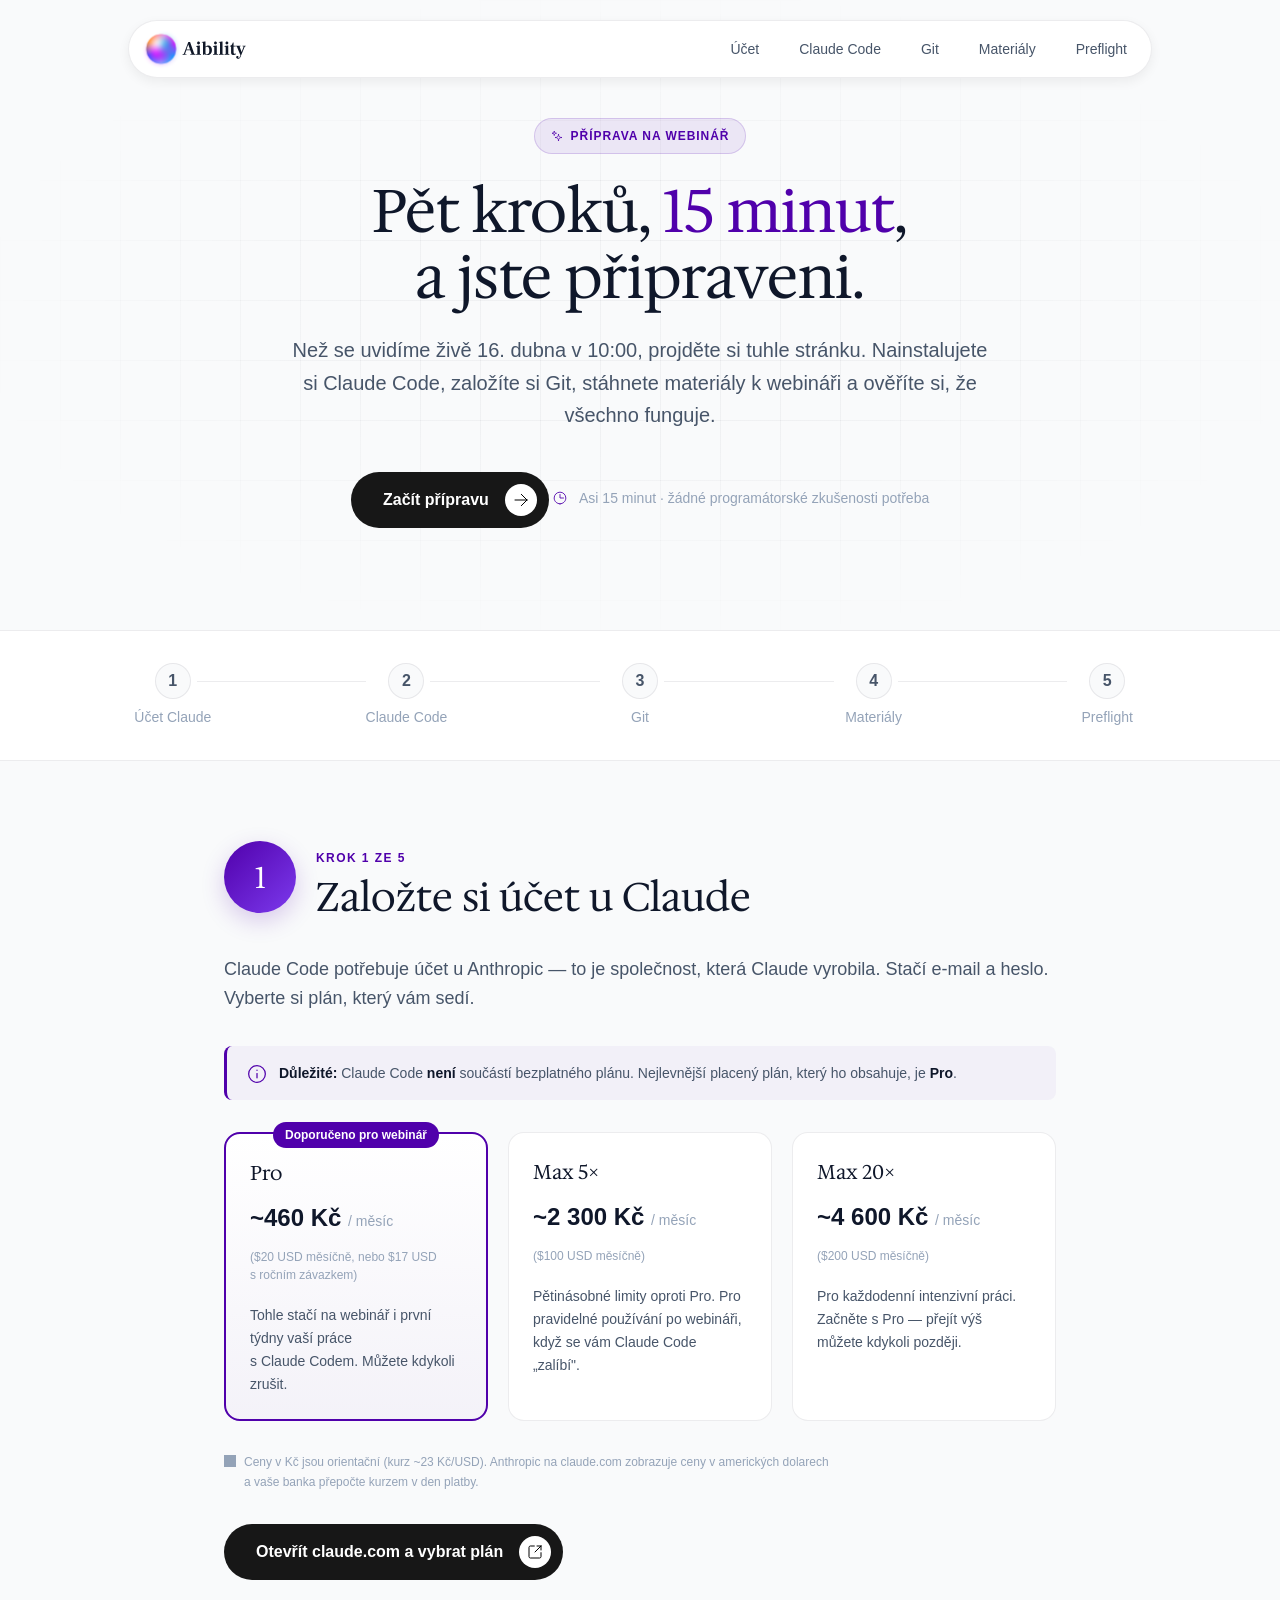
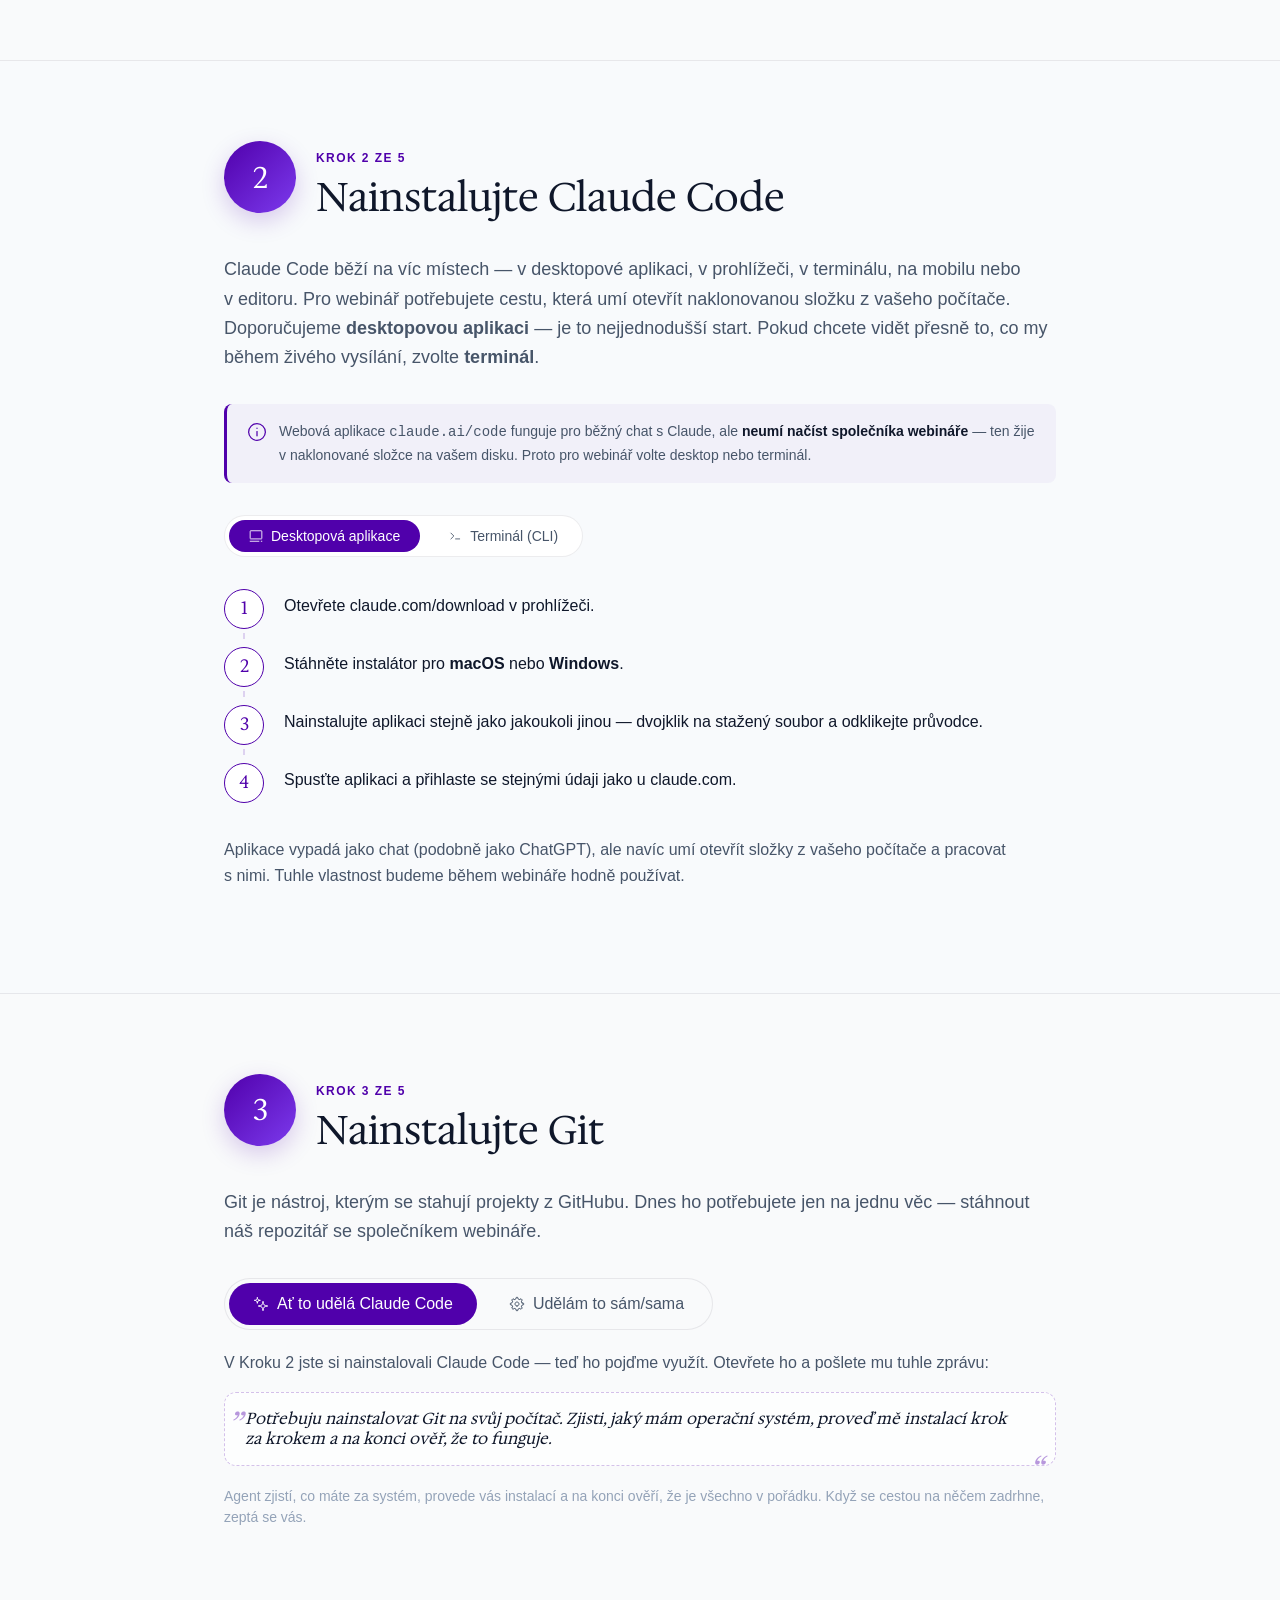
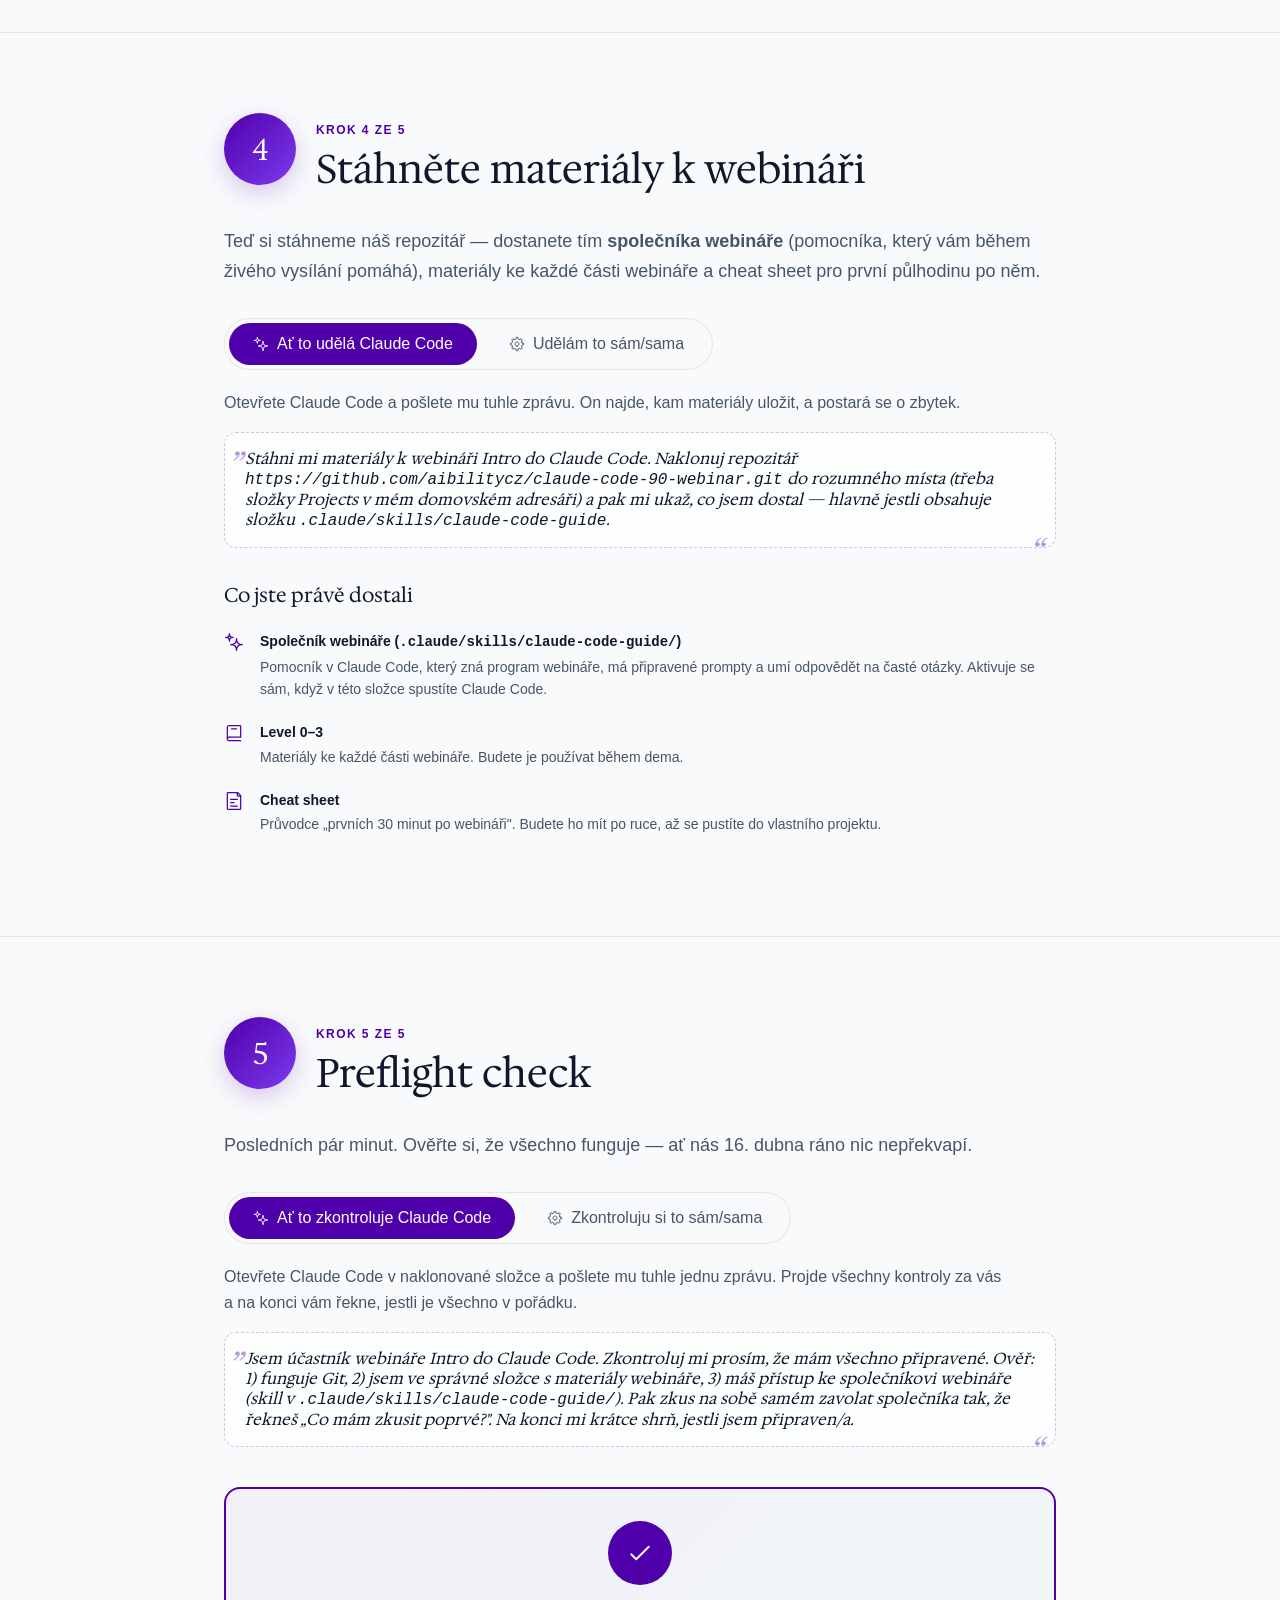
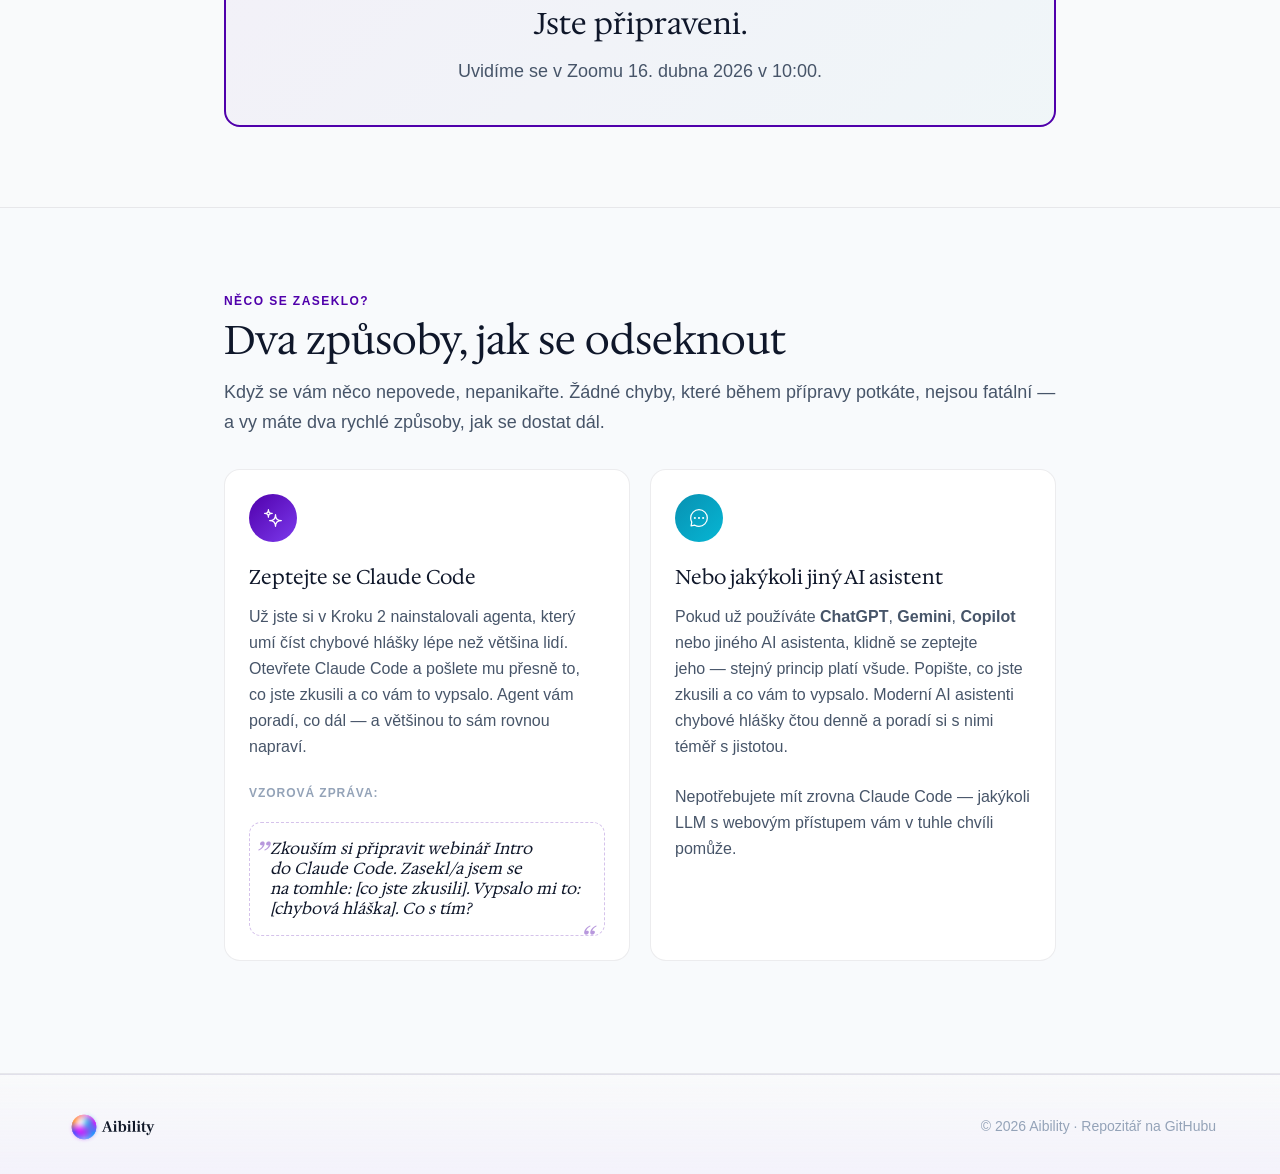
==== site/index.html @ 901c71df "fix(site): drop "Zoom link pošleme e-mailem" line We don't make that promise operationally. Keep the" ====
<!DOCTYPE html>
<html lang="cs">
<head>
    <meta charset="UTF-8">
    <meta name="viewport" content="width=device-width, initial-scale=1.0">

    <title>Příprava na webinář — Intro do Claude Code | Aibility</title>
    <meta name="description" content="Pět kroků, asi 15 minut. Připravte si Claude Code, Git a stáhněte si materiály k webináři Intro do Claude Code od Aibility.">
    <meta name="robots" content="noindex, nofollow">

    <link rel="preload" href="assets/css/styles.css" as="style">
    <link rel="preload" href="assets/css/iconoir.css" as="style">
    <link rel="preconnect" href="https://fonts.googleapis.com">
    <link rel="preconnect" href="https://fonts.gstatic.com" crossorigin>

    <link rel="icon" type="image/png" href="favicon.png" sizes="32x32">
    <link rel="apple-touch-icon" href="apple-touch-icon.png">
    <meta name="theme-color" content="#0B1221">

    <meta property="og:type" content="website">
    <meta property="og:title" content="Příprava na webinář — Intro do Claude Code">
    <meta property="og:description" content="Pět kroků, asi 15 minut. Připravte si všechno před živým webinářem.">
    <meta property="og:site_name" content="Aibility">
    <meta property="og:locale" content="cs_CZ">

    <link href="https://fonts.googleapis.com/css2?family=Google+Sans+Flex:wght@400;500;600;700;800&family=Hedvig+Letters+Serif:opsz@12..24&display=swap" rel="stylesheet" media="print" onload="this.media='all'">
    <noscript>
        <link href="https://fonts.googleapis.com/css2?family=Google+Sans+Flex:wght@400;500;600;700;800&family=Hedvig+Letters+Serif:opsz@12..24&display=swap" rel="stylesheet">
    </noscript>

    <link rel="stylesheet" href="assets/css/styles.css">
    <link rel="stylesheet" href="assets/css/iconoir.css">

    <style>
        /* ==========================================================================
           Prework page — page-specific styles
           ========================================================================== */

        /* Hero with grid overlay */
        .prework-hero {
            position: relative;
            min-height: 70vh;
            display: flex;
            align-items: center;
            padding: var(--space-24) 0 var(--space-20);
            background: var(--color-bg-primary);
            overflow: hidden;
        }

        .prework-hero::before {
            content: "";
            position: absolute;
            inset: 0;
            background-image:
                linear-gradient(rgba(15, 23, 42, 0.04) 1px, transparent 1px),
                linear-gradient(90deg, rgba(15, 23, 42, 0.04) 1px, transparent 1px);
            background-size: 60px 60px;
            mask-image: radial-gradient(ellipse at center, black 30%, transparent 75%);
            -webkit-mask-image: radial-gradient(ellipse at center, black 30%, transparent 75%);
            pointer-events: none;
        }

        .prework-hero__content {
            position: relative;
            text-align: center;
            max-width: 760px;
            margin: 0 auto;
            padding: 0 var(--space-6);
        }

        .prework-hero__eyebrow {
            display: inline-flex;
            align-items: center;
            gap: var(--space-2);
            padding: var(--space-2) var(--space-4);
            background: rgba(80, 0, 171, 0.08);
            border: 1px solid rgba(80, 0, 171, 0.16);
            border-radius: var(--radius-full);
            color: var(--color-accent-primary);
            font-size: var(--text-xs);
            font-weight: var(--font-semibold);
            letter-spacing: 0.08em;
            text-transform: uppercase;
            margin-bottom: var(--space-6);
        }

        .prework-hero__title {
            font-family: var(--font-family-headings);
            font-size: clamp(2.25rem, 5vw, 3.75rem);
            line-height: var(--leading-tight);
            color: var(--color-text-primary);
            margin: 0 0 var(--space-6);
            font-weight: var(--font-normal);
        }

        .prework-hero__title .text-accent {
            color: var(--color-accent-primary);
        }

        .prework-hero__subtitle {
            font-size: var(--text-xl);
            line-height: var(--leading-relaxed);
            color: var(--color-text-secondary);
            margin: 0 0 var(--space-8);
        }

        .prework-hero__meta {
            display: inline-flex;
            align-items: center;
            gap: var(--space-3);
            color: var(--color-text-tertiary);
            font-size: var(--text-sm);
            margin-top: var(--space-6);
        }

        .prework-hero__meta i {
            color: var(--color-accent-primary);
        }

        /* Steps overview strip */
        .steps-strip {
            background: var(--color-bg-card);
            border-top: 1px solid var(--color-border);
            border-bottom: 1px solid var(--color-border);
            padding: var(--space-8) 0;
        }

        .steps-strip__list {
            display: grid;
            grid-template-columns: repeat(5, 1fr);
            gap: var(--space-4);
            list-style: none;
            margin: 0;
            padding: 0;
        }

        .steps-strip__item {
            display: flex;
            flex-direction: column;
            align-items: center;
            text-align: center;
            gap: var(--space-2);
            color: var(--color-text-tertiary);
            font-size: var(--text-sm);
            position: relative;
        }

        .steps-strip__item::after {
            content: "";
            position: absolute;
            top: 18px;
            left: calc(50% + 24px);
            right: calc(-50% + 24px);
            height: 1px;
            background: var(--color-border);
        }

        .steps-strip__item:last-child::after {
            display: none;
        }

        .steps-strip__num {
            display: flex;
            align-items: center;
            justify-content: center;
            width: 36px;
            height: 36px;
            border-radius: var(--radius-full);
            background: var(--color-bg-primary);
            border: 1px solid var(--color-border);
            color: var(--color-text-secondary);
            font-weight: var(--font-semibold);
            font-size: var(--text-base);
            position: relative;
            z-index: 1;
        }

        @media (max-width: 768px) {
            .steps-strip__list {
                grid-template-columns: repeat(5, 1fr);
                gap: var(--space-2);
            }
            .steps-strip__item {
                font-size: var(--text-xs);
            }
            .steps-strip__item::after {
                top: 14px;
            }
            .steps-strip__num {
                width: 28px;
                height: 28px;
                font-size: var(--text-sm);
            }
        }

        /* Step section */
        .step-section {
            padding: var(--space-20) 0;
            border-bottom: 1px solid var(--color-border);
        }

        .step-section:nth-child(even) {
            background: var(--color-bg-secondary);
        }

        .step-section__container {
            max-width: 880px;
            margin: 0 auto;
            padding: 0 var(--space-6);
        }

        .step-section__header {
            display: flex;
            align-items: flex-start;
            gap: var(--space-5);
            margin-bottom: var(--space-5);
        }

        .step-section__badge {
            flex-shrink: 0;
            display: flex;
            align-items: center;
            justify-content: center;
            width: 72px;
            height: 72px;
            background: linear-gradient(135deg, var(--color-accent-primary) 0%, #7c3aed 100%);
            color: white;
            border-radius: var(--radius-full);
            font-family: var(--font-family-headings);
            font-size: var(--text-3xl);
            font-weight: var(--font-normal);
            box-shadow: 0 8px 24px rgba(80, 0, 171, 0.2);
        }

        .step-section__headings {
            flex: 1;
            min-width: 0;
            padding-top: var(--space-1);
        }

        .step-section__eyebrow {
            display: inline-block;
            color: var(--color-accent-primary);
            font-size: var(--text-xs);
            font-weight: var(--font-semibold);
            letter-spacing: 0.12em;
            text-transform: uppercase;
            margin-bottom: var(--space-2);
        }

        .step-section__title {
            font-family: var(--font-family-headings);
            font-size: clamp(1.875rem, 3.5vw, 2.5rem);
            line-height: var(--leading-tight);
            color: var(--color-text-primary);
            margin: 0 0 var(--space-4);
            font-weight: var(--font-normal);
        }

        @media (max-width: 640px) {
            .step-section__badge {
                width: 56px;
                height: 56px;
                font-size: var(--text-2xl);
            }
            .step-section__header {
                gap: var(--space-4);
            }
        }

        /* Sub-headings within step sections */
        .sub-heading {
            font-family: var(--font-family-headings);
            font-size: var(--text-xl);
            color: var(--color-text-primary);
            margin: var(--space-8) 0 var(--space-3);
            font-weight: var(--font-normal);
        }

        /* "Ask Claude Code to do it" prompt card */
        .ask-claude {
            margin: var(--space-6) 0;
            padding: var(--space-5) var(--space-6);
            background: linear-gradient(135deg, rgba(80, 0, 171, 0.04) 0%, rgba(8, 145, 178, 0.04) 100%);
            border: 1px solid rgba(80, 0, 171, 0.16);
            border-radius: var(--radius-xl);
        }

        .ask-claude__header {
            display: flex;
            align-items: center;
            gap: var(--space-3);
            margin-bottom: var(--space-3);
        }

        .ask-claude__icon {
            display: inline-flex;
            align-items: center;
            justify-content: center;
            width: 32px;
            height: 32px;
            background: var(--color-accent-primary);
            color: white;
            border-radius: var(--radius-full);
            font-size: var(--text-lg);
            flex-shrink: 0;
        }

        .ask-claude__title {
            font-weight: var(--font-semibold);
            color: var(--color-text-primary);
            font-size: var(--text-base);
        }

        .ask-claude__desc {
            color: var(--color-text-secondary);
            font-size: var(--text-sm);
            line-height: var(--leading-relaxed);
            margin: 0 0 var(--space-3);
        }

        .ask-claude__prompt {
            margin: 0;
            padding: var(--space-4) var(--space-5);
            background: rgba(255, 255, 255, 0.7);
            border: 1px dashed rgba(80, 0, 171, 0.24);
            border-radius: var(--radius-lg);
            font-family: var(--font-family-headings);
            font-size: var(--text-base);
            line-height: var(--leading-snug);
            color: var(--color-text-primary);
            font-style: italic;
            position: relative;
        }

        .ask-claude__prompt::before {
            content: "\201E"; /* Czech opening quote */
            position: absolute;
            left: var(--space-2);
            top: -8px;
            font-size: var(--text-4xl);
            color: var(--color-accent-primary);
            line-height: 1;
            opacity: 0.4;
            font-family: var(--font-family-headings);
        }

        .ask-claude__prompt::after {
            content: "\201C"; /* Czech closing quote */
            position: absolute;
            right: var(--space-3);
            bottom: -22px;
            font-size: var(--text-4xl);
            color: var(--color-accent-primary);
            line-height: 1;
            opacity: 0.4;
            font-family: var(--font-family-headings);
        }

        .step-section__lead {
            font-size: var(--text-lg);
            line-height: var(--leading-relaxed);
            color: var(--color-text-secondary);
            margin: 0 0 var(--space-8);
        }

        /* Plan cards (Step 1) */
        .plan-grid {
            display: grid;
            grid-template-columns: repeat(3, 1fr);
            gap: var(--space-5);
            margin: var(--space-8) 0;
        }

        @media (max-width: 768px) {
            .plan-grid {
                grid-template-columns: 1fr;
            }
        }

        .plan-card {
            background: var(--color-bg-card);
            border: 1px solid var(--color-border);
            border-radius: var(--radius-xl);
            padding: var(--space-6);
            display: flex;
            flex-direction: column;
            gap: var(--space-3);
            transition: all var(--transition-base);
        }

        .plan-card:hover {
            border-color: var(--color-border-light);
            box-shadow: var(--shadow-md);
            transform: translateY(-2px);
        }

        .plan-card--featured {
            border-color: var(--color-accent-primary);
            border-width: 2px;
            background: linear-gradient(180deg, var(--color-bg-card) 0%, rgba(80, 0, 171, 0.03) 100%);
            position: relative;
        }

        .plan-card--featured::before {
            content: "Doporučeno pro webinář";
            position: absolute;
            top: -12px;
            left: 50%;
            transform: translateX(-50%);
            background: var(--color-accent-primary);
            color: white;
            font-size: var(--text-xs);
            font-weight: var(--font-semibold);
            padding: var(--space-1) var(--space-3);
            border-radius: var(--radius-full);
            white-space: nowrap;
        }

        .plan-card__name {
            font-family: var(--font-family-headings);
            font-size: var(--text-xl);
            color: var(--color-text-primary);
            margin: 0;
        }

        .plan-card__price {
            font-size: var(--text-2xl);
            font-weight: var(--font-bold);
            color: var(--color-text-primary);
            margin: 0;
        }

        .plan-card__price small {
            font-size: var(--text-sm);
            font-weight: var(--font-normal);
            color: var(--color-text-tertiary);
        }

        .plan-card__price-note {
            font-size: var(--text-xs);
            color: var(--color-text-tertiary);
            margin: 0;
        }

        .plan-card__desc {
            font-size: var(--text-sm);
            line-height: var(--leading-relaxed);
            color: var(--color-text-secondary);
            margin: var(--space-2) 0 0;
            flex: 1;
        }

        /* Callout box (info / warning) */
        .callout {
            display: flex;
            gap: var(--space-3);
            align-items: flex-start;
            padding: var(--space-4) var(--space-5);
            background: rgba(80, 0, 171, 0.04);
            border-left: 3px solid var(--color-accent-primary);
            border-radius: var(--radius-md);
            margin-bottom: var(--space-8);
        }

        .callout i {
            color: var(--color-accent-primary);
            font-size: var(--text-xl);
            flex-shrink: 0;
            margin-top: 2px;
        }

        .callout p {
            margin: 0;
            color: var(--color-text-secondary);
            font-size: var(--text-sm);
            line-height: var(--leading-relaxed);
        }

        .callout strong {
            color: var(--color-text-primary);
        }

        /* Tabs (for surface choice and OS choice) */
        .tabs {
            margin: var(--space-6) 0;
        }

        .tabs__list {
            display: flex;
            gap: var(--space-2);
            list-style: none;
            margin: 0 0 var(--space-5);
            padding: var(--space-1);
            background: var(--color-bg-card);
            border: 1px solid var(--color-border);
            border-radius: var(--radius-full);
            width: fit-content;
            max-width: 100%;
            overflow-x: auto;
        }

        .tabs__button {
            display: inline-flex;
            align-items: center;
            gap: var(--space-2);
            padding: var(--space-2) var(--space-5);
            background: transparent;
            border: none;
            border-radius: var(--radius-full);
            color: var(--color-text-secondary);
            font-family: inherit;
            font-size: var(--text-sm);
            font-weight: var(--font-medium);
            cursor: pointer;
            transition: all var(--transition-fast);
            white-space: nowrap;
        }

        .tabs__button:hover {
            color: var(--color-text-primary);
        }

        .tabs__button[aria-selected="true"] {
            background: var(--color-accent-primary);
            color: white;
        }

        .tabs__panel {
            display: none;
        }

        .tabs__panel[aria-hidden="false"] {
            display: block;
        }

        /* Code blocks with copy-to-clipboard */
        .code-block {
            position: relative;
            margin: var(--space-4) 0;
        }

        .code-block pre {
            margin: 0;
            padding: var(--space-5) var(--space-6);
            padding-right: calc(var(--space-6) + 110px);
            background: #0f172a;
            color: #e2e8f0;
            border-radius: var(--radius-lg);
            font-family: "SF Mono", Menlo, Consolas, "Liberation Mono", monospace;
            font-size: var(--text-sm);
            line-height: var(--leading-relaxed);
            overflow-x: auto;
        }

        .code-block pre code {
            background: transparent;
            color: inherit;
            font-family: inherit;
            font-size: inherit;
            padding: 0;
        }

        .code-block__copy {
            position: absolute;
            top: var(--space-3);
            right: var(--space-3);
            display: inline-flex;
            align-items: center;
            gap: var(--space-2);
            padding: var(--space-2) var(--space-3);
            background: rgba(255, 255, 255, 0.08);
            color: #e2e8f0;
            border: 1px solid rgba(255, 255, 255, 0.12);
            border-radius: var(--radius-md);
            font-family: inherit;
            font-size: var(--text-xs);
            font-weight: var(--font-medium);
            cursor: pointer;
            transition: all var(--transition-fast);
        }

        .code-block__copy:hover {
            background: rgba(255, 255, 255, 0.16);
            border-color: rgba(255, 255, 255, 0.24);
        }

        .code-block__copy.is-copied {
            background: rgba(5, 150, 105, 0.24);
            border-color: rgba(5, 150, 105, 0.48);
        }

        /* Expected output block */
        .expected {
            margin: var(--space-2) 0 var(--space-5);
            padding: var(--space-3) var(--space-5);
            background: rgba(5, 150, 105, 0.06);
            border-left: 3px solid var(--color-success);
            border-radius: var(--radius-md);
            font-size: var(--text-sm);
            color: var(--color-text-secondary);
        }

        .expected strong {
            color: var(--color-success);
        }

        /* Feature row (for "what's in the repo" lists) */
        .feature-row {
            display: grid;
            grid-template-columns: auto 1fr;
            gap: var(--space-3) var(--space-4);
            margin: var(--space-5) 0;
            align-items: start;
        }

        .feature-row i {
            color: var(--color-accent-primary);
            font-size: var(--text-xl);
            margin-top: 2px;
        }

        .feature-row strong {
            display: block;
            color: var(--color-text-primary);
            font-weight: var(--font-semibold);
            margin-bottom: 2px;
        }

        .feature-row span {
            color: var(--color-text-secondary);
            font-size: var(--text-sm);
            line-height: var(--leading-relaxed);
        }

        /* Preflight final state */
        .preflight-final {
            margin-top: var(--space-10);
            padding: var(--space-8);
            background: linear-gradient(135deg, rgba(80, 0, 171, 0.04) 0%, rgba(8, 145, 178, 0.04) 100%);
            border: 2px solid var(--color-accent-primary);
            border-radius: var(--radius-xl);
            text-align: center;
        }

        .preflight-final__icon {
            display: inline-flex;
            align-items: center;
            justify-content: center;
            width: 64px;
            height: 64px;
            background: var(--color-accent-primary);
            color: white;
            border-radius: var(--radius-full);
            font-size: var(--text-3xl);
            margin-bottom: var(--space-4);
        }

        .preflight-final__title {
            font-family: var(--font-family-headings);
            font-size: var(--text-3xl);
            color: var(--color-text-primary);
            margin: 0 0 var(--space-3);
            font-weight: var(--font-normal);
        }

        .preflight-final__lead {
            font-size: var(--text-lg);
            color: var(--color-text-secondary);
            margin: 0 0 var(--space-2);
        }

        .preflight-final__meta {
            font-size: var(--text-sm);
            color: var(--color-text-tertiary);
            margin: 0;
        }

        /* Help cards (troubleshooting section — two friendly paths) */
        .help-options {
            display: grid;
            grid-template-columns: 1fr 1fr;
            gap: var(--space-5);
            margin: var(--space-8) 0;
        }

        @media (max-width: 768px) {
            .help-options {
                grid-template-columns: 1fr;
            }
        }

        .help-card {
            background: var(--color-bg-card);
            border: 1px solid var(--color-border);
            border-radius: var(--radius-xl);
            padding: var(--space-6);
            display: flex;
            flex-direction: column;
            gap: var(--space-3);
        }

        .help-card__icon {
            display: inline-flex;
            align-items: center;
            justify-content: center;
            width: 48px;
            height: 48px;
            background: linear-gradient(135deg, var(--color-accent-primary) 0%, #7c3aed 100%);
            color: white;
            border-radius: var(--radius-full);
            font-size: var(--text-xl);
            margin-bottom: var(--space-2);
        }

        .help-card__icon--secondary {
            background: linear-gradient(135deg, var(--color-accent-secondary, #0891B2) 0%, #06b6d4 100%);
        }

        .help-card__title {
            font-family: var(--font-family-headings);
            font-size: var(--text-xl);
            color: var(--color-text-primary);
            margin: 0;
            font-weight: var(--font-normal);
        }

        .help-card__desc {
            color: var(--color-text-secondary);
            font-size: var(--text-base);
            line-height: var(--leading-relaxed);
            margin: 0;
        }

        .help-card__example-label {
            font-size: var(--text-xs);
            color: var(--color-text-tertiary);
            text-transform: uppercase;
            letter-spacing: 0.08em;
            font-weight: var(--font-semibold);
            margin: var(--space-3) 0 var(--space-2);
        }

        /* Instruction list (timeline of numbered steps) */
        .instruction-list {
            list-style: none;
            margin: var(--space-6) 0;
            padding: 0;
            counter-reset: instruction;
        }

        .instruction-list li {
            counter-increment: instruction;
            position: relative;
            padding: var(--space-3) 0 var(--space-5) 60px;
            color: var(--color-text-primary);
            font-size: var(--text-base);
            line-height: var(--leading-relaxed);
            min-height: 44px;
        }

        .instruction-list li::before {
            content: counter(instruction);
            position: absolute;
            left: 0;
            top: var(--space-2);
            display: flex;
            align-items: center;
            justify-content: center;
            width: 40px;
            height: 40px;
            background: var(--color-bg-card);
            border: 1.5px solid var(--color-accent-primary);
            color: var(--color-accent-primary);
            border-radius: var(--radius-full);
            font-family: var(--font-family-headings);
            font-weight: var(--font-semibold);
            font-size: var(--text-lg);
        }

        .instruction-list li:not(:last-child)::after {
            content: "";
            position: absolute;
            left: 19.25px;
            top: calc(var(--space-2) + 44px);
            bottom: 0;
            width: 1.5px;
            background: rgba(80, 0, 171, 0.16);
        }

        /* Path tabs — specific variant of .tabs used for "AI path vs manual path" */
        .path-tabs {
            margin: var(--space-6) 0;
        }

        .path-tabs .tabs__list {
            background: var(--color-bg-primary);
        }

        .path-tabs .tabs__button {
            padding: var(--space-3) var(--space-6);
            font-size: var(--text-base);
        }

        /* Price disclaimer */
        .price-disclaimer {
            display: flex;
            gap: var(--space-2);
            align-items: flex-start;
            font-size: var(--text-xs);
            color: var(--color-text-tertiary);
            line-height: var(--leading-relaxed);
            margin: var(--space-4) 0 var(--space-8);
            max-width: 640px;
        }

        .price-disclaimer i {
            flex-shrink: 0;
            margin-top: 2px;
        }

        /* Skip link */
        .skip-link {
            position: absolute;
            top: -40px;
            left: 0;
            background: var(--color-accent-primary);
            color: white;
            padding: var(--space-2) var(--space-4);
            text-decoration: none;
            border-radius: 0 0 var(--radius-md) 0;
            z-index: 1000;
        }
        .skip-link:focus {
            top: 0;
        }
    </style>
</head>
<body>
    <a href="#main-content" class="skip-link">Přeskočit na obsah</a>

    <header class="header" id="header">
        <div class="header__container container">
            <div class="header__left">
                <a href="/" class="header__logo" aria-label="Aibility">
                    <img src="assets/img/aibility-logo.svg" alt="Aibility" class="header__logo-img" width="120" height="40" fetchpriority="high">
                </a>
            </div>
            <nav class="header__nav" aria-label="Hlavní navigace">
                <ul class="header__nav-list">
                    <li><a href="#krok-1" class="header__nav-item">Účet</a></li>
                    <li><a href="#krok-2" class="header__nav-item">Claude Code</a></li>
                    <li><a href="#krok-3" class="header__nav-item">Git</a></li>
                    <li><a href="#krok-4" class="header__nav-item">Materiály</a></li>
                    <li><a href="#krok-5" class="header__nav-item">Preflight</a></li>
                </ul>
            </nav>
        </div>
    </header>

    <main id="main-content" tabindex="-1">
        <section class="prework-hero">
            <div class="prework-hero__content">
                <div class="prework-hero__eyebrow">
                    <i class="iconoir-sparks"></i>
                    Příprava na webinář
                </div>
                <h1 class="prework-hero__title">
                    Pět kroků, <span class="text-accent">15 minut</span>,<br>
                    a jste připraveni.
                </h1>
                <p class="prework-hero__subtitle">
                    Než se uvidíme živě 16.&nbsp;dubna v&nbsp;10:00, projděte si tuhle stránku. Nainstalujete si Claude&nbsp;Code, založíte si Git, stáhnete materiály k&nbsp;webináři a&nbsp;ověříte si, že všechno funguje.
                </p>
                <a href="#krok-1" class="btn btn--primary btn--lg">
                    Začít přípravu
                    <i class="iconoir-arrow-right btn__icon"></i>
                </a>
                <div class="prework-hero__meta">
                    <i class="iconoir-clock"></i>
                    <span>Asi 15 minut · žádné programátorské zkušenosti potřeba</span>
                </div>
            </div>
        </section>

        <div class="steps-strip">
            <div class="container">
                <ol class="steps-strip__list">
                    <li class="steps-strip__item" data-step="1">
                        <span class="steps-strip__num">1</span>
                        <span>Účet Claude</span>
                    </li>
                    <li class="steps-strip__item" data-step="2">
                        <span class="steps-strip__num">2</span>
                        <span>Claude Code</span>
                    </li>
                    <li class="steps-strip__item" data-step="3">
                        <span class="steps-strip__num">3</span>
                        <span>Git</span>
                    </li>
                    <li class="steps-strip__item" data-step="4">
                        <span class="steps-strip__num">4</span>
                        <span>Materiály</span>
                    </li>
                    <li class="steps-strip__item" data-step="5">
                        <span class="steps-strip__num">5</span>
                        <span>Preflight</span>
                    </li>
                </ol>
            </div>
        </div>

        <section class="step-section" id="krok-1">
            <div class="step-section__container">
                <div class="step-section__header">
                    <div class="step-section__badge">1</div>
                    <div class="step-section__headings">
                        <span class="step-section__eyebrow">Krok 1 ze 5</span>
                        <h2 class="step-section__title">Založte si účet u&nbsp;Claude</h2>
                    </div>
                </div>
                <p class="step-section__lead">
                    Claude&nbsp;Code potřebuje účet u&nbsp;Anthropic — to je společnost, která Claude vyrobila. Stačí e-mail a&nbsp;heslo. Vyberte si plán, který vám sedí.
                </p>

                <div class="callout">
                    <i class="iconoir-info-circle"></i>
                    <p><strong>Důležité:</strong> Claude&nbsp;Code <strong>není</strong> součástí bezplatného plánu. Nejlevnější placený plán, který ho obsahuje, je&nbsp;<strong>Pro</strong>.</p>
                </div>

                <div class="plan-grid">
                    <article class="plan-card plan-card--featured">
                        <h3 class="plan-card__name">Pro</h3>
                        <p class="plan-card__price">~460&nbsp;Kč <small>/ měsíc</small></p>
                        <p class="plan-card__price-note">($20&nbsp;USD měsíčně, nebo $17&nbsp;USD s&nbsp;ročním závazkem)</p>
                        <p class="plan-card__desc">Tohle stačí na&nbsp;webinář i&nbsp;první týdny vaší práce s&nbsp;Claude&nbsp;Codem. Můžete kdykoli zrušit.</p>
                    </article>

                    <article class="plan-card">
                        <h3 class="plan-card__name">Max&nbsp;5×</h3>
                        <p class="plan-card__price">~2&nbsp;300&nbsp;Kč <small>/ měsíc</small></p>
                        <p class="plan-card__price-note">($100&nbsp;USD měsíčně)</p>
                        <p class="plan-card__desc">Pětinásobné limity oproti&nbsp;Pro. Pro pravidelné používání po&nbsp;webináři, když se vám Claude&nbsp;Code „zalíbí".</p>
                    </article>

                    <article class="plan-card">
                        <h3 class="plan-card__name">Max&nbsp;20×</h3>
                        <p class="plan-card__price">~4&nbsp;600&nbsp;Kč <small>/ měsíc</small></p>
                        <p class="plan-card__price-note">($200&nbsp;USD měsíčně)</p>
                        <p class="plan-card__desc">Pro každodenní intenzivní práci. Začněte s&nbsp;Pro — přejít výš můžete kdykoli později.</p>
                    </article>
                </div>

                <p class="price-disclaimer">
                    <i class="iconoir-warning-triangle-outline"></i>
                    Ceny v&nbsp;Kč jsou orientační (kurz ~23&nbsp;Kč/USD). Anthropic na&nbsp;claude.com zobrazuje ceny v&nbsp;amerických dolarech a&nbsp;vaše banka přepočte kurzem v&nbsp;den platby.
                </p>

                <a href="https://claude.com/pricing" target="_blank" rel="noopener" class="btn btn--primary btn--lg">
                    Otevřít claude.com a&nbsp;vybrat plán
                    <i class="iconoir-open-new-window btn__icon"></i>
                </a>
            </div>
        </section>

        <section class="step-section" id="krok-2">
            <div class="step-section__container">
                <div class="step-section__header">
                    <div class="step-section__badge">2</div>
                    <div class="step-section__headings">
                        <span class="step-section__eyebrow">Krok 2 ze 5</span>
                        <h2 class="step-section__title">Nainstalujte Claude&nbsp;Code</h2>
                    </div>
                </div>
                <p class="step-section__lead">
                    Claude&nbsp;Code běží na&nbsp;víc místech — v&nbsp;desktopové aplikaci, v&nbsp;prohlížeči, v&nbsp;terminálu, na&nbsp;mobilu nebo v&nbsp;editoru. Pro webinář potřebujete cestu, která umí otevřít naklonovanou složku z&nbsp;vašeho počítače. Doporučujeme <strong>desktopovou aplikaci</strong> — je to nejjednodušší start. Pokud chcete vidět přesně to, co my během živého vysílání, zvolte <strong>terminál</strong>.
                </p>

                <div class="callout">
                    <i class="iconoir-info-circle"></i>
                    <p>Webová aplikace <code>claude.ai/code</code> funguje pro běžný chat s&nbsp;Claude, ale <strong>neumí načíst společníka webináře</strong> — ten žije v&nbsp;naklonované složce na&nbsp;vašem disku. Proto pro webinář volte desktop nebo terminál.</p>
                </div>

                <div class="tabs" data-tabs>
                    <div class="tabs__list" role="tablist">
                        <button type="button" class="tabs__button" role="tab" aria-selected="true" data-tab="desktop">
                            <i class="iconoir-computer"></i> Desktopová aplikace
                        </button>
                        <button type="button" class="tabs__button" role="tab" aria-selected="false" data-tab="cli">
                            <i class="iconoir-terminal"></i> Terminál (CLI)
                        </button>
                    </div>

                    <div class="tabs__panel" role="tabpanel" data-panel="desktop" aria-hidden="false">
                        <ol class="instruction-list">
                            <li>Otevřete <a href="https://claude.com/download" target="_blank" rel="noopener">claude.com/download</a> v&nbsp;prohlížeči.</li>
                            <li>Stáhněte instalátor pro&nbsp;<strong>macOS</strong> nebo&nbsp;<strong>Windows</strong>.</li>
                            <li>Nainstalujte aplikaci stejně jako jakoukoli jinou&nbsp;— dvojklik na&nbsp;stažený soubor a&nbsp;odklikejte průvodce.</li>
                            <li>Spusťte aplikaci a&nbsp;přihlaste se stejnými údaji jako u&nbsp;claude.com.</li>
                        </ol>
                        <p style="color: var(--color-text-secondary); font-size: var(--text-base); line-height: var(--leading-relaxed); margin-top: var(--space-5);">
                            Aplikace vypadá jako chat (podobně jako ChatGPT), ale navíc umí otevřít složky z&nbsp;vašeho počítače a&nbsp;pracovat s&nbsp;nimi. Tuhle vlastnost budeme během webináře hodně používat.
                        </p>
                    </div>

                    <div class="tabs__panel" role="tabpanel" data-panel="cli" aria-hidden="true">
                        <p style="color: var(--color-text-secondary); margin: 0 0 var(--space-4);">
                            <strong>Doporučený způsob:</strong> nativní instalátor, který nevyžaduje Node.js.
                        </p>

                        <div class="tabs" data-tabs>
                            <div class="tabs__list" role="tablist">
                                <button type="button" class="tabs__button" role="tab" aria-selected="true" data-tab="mac-linux">
                                    <i class="iconoir-apple-shortcut"></i> macOS / Linux
                                </button>
                                <button type="button" class="tabs__button" role="tab" aria-selected="false" data-tab="windows">
                                    <i class="iconoir-windows"></i> Windows
                                </button>
                            </div>

                            <div class="tabs__panel" role="tabpanel" data-panel="mac-linux" aria-hidden="false">
                                <div class="code-block">
<pre><code>curl -fsSL https://claude.ai/install.sh | bash</code></pre>
                                </div>
                            </div>

                            <div class="tabs__panel" role="tabpanel" data-panel="windows" aria-hidden="true">
                                <p style="font-size: var(--text-sm); color: var(--color-text-secondary); margin: 0 0 var(--space-2);">V&nbsp;PowerShellu (ne v&nbsp;CMD):</p>
                                <div class="code-block">
<pre><code>irm https://claude.ai/install.ps1 | iex</code></pre>
                                </div>
                            </div>
                        </div>

                        <p style="color: var(--color-text-secondary); font-size: var(--text-sm); margin-top: var(--space-5);">
                            Po&nbsp;instalaci spusťte příkaz <code style="background: var(--color-bg-code); padding: 2px 6px; border-radius: 4px;">claude</code> v&nbsp;libovolné složce — při prvním spuštění se otevře prohlížeč k&nbsp;přihlášení.
                        </p>
                    </div>
                </div>
            </div>
        </section>

        <section class="step-section" id="krok-3">
            <div class="step-section__container">
                <div class="step-section__header">
                    <div class="step-section__badge">3</div>
                    <div class="step-section__headings">
                        <span class="step-section__eyebrow">Krok 3 ze 5</span>
                        <h2 class="step-section__title">Nainstalujte Git</h2>
                    </div>
                </div>
                <p class="step-section__lead">
                    Git je nástroj, kterým se&nbsp;stahují projekty z&nbsp;GitHubu. Dnes ho potřebujete jen na&nbsp;jednu věc&nbsp;— stáhnout náš repozitář se&nbsp;společníkem webináře.
                </p>

                <div class="path-tabs tabs" data-tabs>
                    <div class="tabs__list" role="tablist">
                        <button type="button" class="tabs__button" role="tab" aria-selected="true" data-tab="ai">
                            <i class="iconoir-sparks"></i> Ať to udělá Claude&nbsp;Code
                        </button>
                        <button type="button" class="tabs__button" role="tab" aria-selected="false" data-tab="manual">
                            <i class="iconoir-settings"></i> Udělám to sám/sama
                        </button>
                    </div>

                    <div class="tabs__panel" role="tabpanel" data-panel="ai" aria-hidden="false">
                        <p style="color: var(--color-text-secondary); line-height: var(--leading-relaxed); margin: 0 0 var(--space-4);">
                            V&nbsp;Kroku&nbsp;2 jste si nainstalovali Claude&nbsp;Code&nbsp;— teď&nbsp;ho pojďme využít. Otevřete ho a&nbsp;pošlete mu tuhle zprávu:
                        </p>
                        <p class="ask-claude__prompt">Potřebuju nainstalovat Git na&nbsp;svůj počítač. Zjisti, jaký mám operační systém, proveď mě instalací krok za&nbsp;krokem a&nbsp;na&nbsp;konci ověř, že to&nbsp;funguje.</p>
                        <p style="color: var(--color-text-tertiary); font-size: var(--text-sm); margin-top: var(--space-5);">
                            Agent zjistí, co&nbsp;máte za&nbsp;systém, provede vás instalací a&nbsp;na&nbsp;konci ověří, že&nbsp;je všechno v&nbsp;pořádku. Když se cestou na&nbsp;něčem zadrhne, zeptá se vás.
                        </p>
                    </div>

                    <div class="tabs__panel" role="tabpanel" data-panel="manual" aria-hidden="true">
                        <p style="color: var(--color-text-secondary); margin: 0 0 var(--space-5);">
                            Vyberte si podle toho, jaký máte operační systém:
                        </p>

                        <div class="tabs" data-tabs>
                            <div class="tabs__list" role="tablist">
                                <button type="button" class="tabs__button" role="tab" aria-selected="true" data-tab="mac" data-os="mac">
                                    <i class="iconoir-apple-shortcut"></i> macOS
                                </button>
                                <button type="button" class="tabs__button" role="tab" aria-selected="false" data-tab="win" data-os="win">
                                    <i class="iconoir-windows"></i> Windows
                                </button>
                                <button type="button" class="tabs__button" role="tab" aria-selected="false" data-tab="linux" data-os="linux">
                                    <i class="iconoir-linux"></i> Linux
                                </button>
                            </div>

                            <div class="tabs__panel" role="tabpanel" data-panel="mac" aria-hidden="false">
                                <p>Na&nbsp;macOS už možná Git máte. Otevřete <strong>Terminal</strong> (Cmd&nbsp;+&nbsp;Space → napsat „Terminal") a&nbsp;zkuste:</p>
                                <div class="code-block">
<pre><code>git --version</code></pre>
                                </div>
                                <div class="expected"><strong>Co očekávat:</strong> něco jako <code>git version 2.x.x</code>. Pokud to&nbsp;vidíte, máte hotovo.</div>
                                <p>Pokud vám macOS místo toho nabídne instalaci <em>Xcode&nbsp;Command&nbsp;Line&nbsp;Tools</em>, klikněte na&nbsp;„Install"&nbsp;— stáhne se všechno, co&nbsp;potřebujete (pár minut).</p>
                            </div>

                            <div class="tabs__panel" role="tabpanel" data-panel="win" aria-hidden="true">
                                <ol class="instruction-list">
                                    <li>Otevřete <a href="https://git-scm.com/download/win" target="_blank" rel="noopener">git-scm.com/download/win</a>.</li>
                                    <li>Stáhněte a&nbsp;nainstalujte <strong>64-bit Git for Windows</strong>.</li>
                                    <li>Během instalace klikejte <strong>„Next"</strong> a&nbsp;nechte všechno, jak je&nbsp;— výchozí nastavení stačí.</li>
                                    <li>Po&nbsp;dokončení instalace otevřete <strong>PowerShell</strong> a&nbsp;ověřte instalaci:</li>
                                </ol>
                                <div class="code-block">
<pre><code>git --version</code></pre>
                                </div>
                                <div class="expected"><strong>Co očekávat:</strong> něco jako <code>git version 2.x.x.windows.x</code>.</div>
                            </div>

                            <div class="tabs__panel" role="tabpanel" data-panel="linux" aria-hidden="true">
                                <p>Podle distribuce Linuxu:</p>
                                <div class="code-block">
<pre><code># Debian, Ubuntu
sudo apt install git

# Fedora, RHEL
sudo dnf install git

# Arch
sudo pacman -S git</code></pre>
                                </div>
                                <div class="expected"><strong>Ověření:</strong> <code>git --version</code> by&nbsp;mělo vrátit <code>git version 2.x.x</code>.</div>
                            </div>
                        </div>
                    </div>
                </div>
            </div>
        </section>

        <section class="step-section" id="krok-4">
            <div class="step-section__container">
                <div class="step-section__header">
                    <div class="step-section__badge">4</div>
                    <div class="step-section__headings">
                        <span class="step-section__eyebrow">Krok 4 ze 5</span>
                        <h2 class="step-section__title">Stáhněte materiály k&nbsp;webináři</h2>
                    </div>
                </div>
                <p class="step-section__lead">
                    Teď si stáhneme náš repozitář&nbsp;— dostanete tím <strong>společníka webináře</strong> (pomocníka, který vám během živého vysílání pomáhá), materiály ke&nbsp;každé části webináře a&nbsp;cheat&nbsp;sheet pro&nbsp;první půlhodinu po&nbsp;něm.
                </p>

                <div class="path-tabs tabs" data-tabs>
                    <div class="tabs__list" role="tablist">
                        <button type="button" class="tabs__button" role="tab" aria-selected="true" data-tab="ai">
                            <i class="iconoir-sparks"></i> Ať to udělá Claude&nbsp;Code
                        </button>
                        <button type="button" class="tabs__button" role="tab" aria-selected="false" data-tab="manual">
                            <i class="iconoir-settings"></i> Udělám to sám/sama
                        </button>
                    </div>

                    <div class="tabs__panel" role="tabpanel" data-panel="ai" aria-hidden="false">
                        <p style="color: var(--color-text-secondary); line-height: var(--leading-relaxed); margin: 0 0 var(--space-4);">
                            Otevřete Claude&nbsp;Code a&nbsp;pošlete mu tuhle zprávu. On&nbsp;najde, kam materiály uložit, a&nbsp;postará se o&nbsp;zbytek.
                        </p>
                        <p class="ask-claude__prompt">Stáhni mi materiály k&nbsp;webináři Intro do&nbsp;Claude&nbsp;Code. Naklonuj repozitář <code>https://github.com/aibilitycz/claude-code-90-webinar.git</code> do&nbsp;rozumného místa (třeba složky Projects v&nbsp;mém domovském adresáři) a&nbsp;pak mi ukaž, co&nbsp;jsem dostal&nbsp;— hlavně jestli obsahuje složku <code>.claude/skills/claude-code-guide</code>.</p>
                    </div>

                    <div class="tabs__panel" role="tabpanel" data-panel="manual" aria-hidden="true">
                        <p style="color: var(--color-text-secondary); margin: 0 0 var(--space-3);">Otevřete terminál (macOS/Linux) nebo&nbsp;PowerShell (Windows) a&nbsp;spusťte:</p>
                        <div class="code-block">
<pre><code>git clone https://github.com/aibilitycz/claude-code-90-webinar.git
cd claude-code-90-webinar</code></pre>
                        </div>
                        <div class="expected"><strong>Co očekávat:</strong> Git vypíše něco jako <code>Cloning into 'claude-code-90-webinar'…</code> a&nbsp;za&nbsp;pár vteřin jste ve&nbsp;vlastní kopii repozitáře.</div>
                    </div>
                </div>

                <h3 class="sub-heading">Co&nbsp;jste právě dostali</h3>

                <div class="feature-row">
                    <i class="iconoir-sparks"></i>
                    <span><strong>Společník webináře (<code>.claude/skills/claude-code-guide/</code>)</strong>Pomocník v&nbsp;Claude&nbsp;Code, který zná program webináře, má připravené prompty a&nbsp;umí odpovědět na&nbsp;časté otázky. Aktivuje se sám, když v&nbsp;této složce spustíte Claude&nbsp;Code.</span>
                </div>
                <div class="feature-row">
                    <i class="iconoir-book"></i>
                    <span><strong>Level 0–3</strong>Materiály ke každé části webináře. Budete je používat během dema.</span>
                </div>
                <div class="feature-row">
                    <i class="iconoir-page"></i>
                    <span><strong>Cheat sheet</strong>Průvodce „prvních 30 minut po webináři". Budete ho mít po ruce, až se pustíte do vlastního projektu.</span>
                </div>
            </div>
        </section>

        <section class="step-section" id="krok-5">
            <div class="step-section__container">
                <div class="step-section__header">
                    <div class="step-section__badge">5</div>
                    <div class="step-section__headings">
                        <span class="step-section__eyebrow">Krok 5 ze 5</span>
                        <h2 class="step-section__title">Preflight&nbsp;check</h2>
                    </div>
                </div>
                <p class="step-section__lead">
                    Posledních pár minut. Ověřte si, že všechno funguje&nbsp;— ať nás 16.&nbsp;dubna ráno nic nepřekvapí.
                </p>

                <div class="path-tabs tabs" data-tabs>
                    <div class="tabs__list" role="tablist">
                        <button type="button" class="tabs__button" role="tab" aria-selected="true" data-tab="ai">
                            <i class="iconoir-sparks"></i> Ať to zkontroluje Claude&nbsp;Code
                        </button>
                        <button type="button" class="tabs__button" role="tab" aria-selected="false" data-tab="manual">
                            <i class="iconoir-settings"></i> Zkontroluju si&nbsp;to sám/sama
                        </button>
                    </div>

                    <div class="tabs__panel" role="tabpanel" data-panel="ai" aria-hidden="false">
                        <p style="color: var(--color-text-secondary); line-height: var(--leading-relaxed); margin: 0 0 var(--space-4);">
                            Otevřete Claude&nbsp;Code v&nbsp;naklonované složce a&nbsp;pošlete mu tuhle jednu zprávu. Projde všechny kontroly za&nbsp;vás a&nbsp;na&nbsp;konci vám řekne, jestli je všechno v&nbsp;pořádku.
                        </p>
                        <p class="ask-claude__prompt">Jsem účastník webináře Intro do&nbsp;Claude&nbsp;Code. Zkontroluj mi prosím, že mám všechno připravené. Ověř: 1)&nbsp;funguje Git, 2)&nbsp;jsem ve&nbsp;správné složce s&nbsp;materiály webináře, 3)&nbsp;máš přístup ke&nbsp;společníkovi webináře (skill v&nbsp;<code>.claude/skills/claude-code-guide/</code>). Pak zkus na&nbsp;sobě samém zavolat společníka tak, že řekneš „Co mám zkusit poprvé?". Na&nbsp;konci mi krátce shrň, jestli jsem připraven/a.</p>
                    </div>

                    <div class="tabs__panel" role="tabpanel" data-panel="manual" aria-hidden="true">
                        <p style="color: var(--color-text-secondary); margin: 0 0 var(--space-5);">
                            Tři rychlé kontroly v&nbsp;terminálu / PowerShellu. Ujistěte se, že jste ve&nbsp;složce <code>claude-code-90-webinar</code>, kterou jste si naklonovali v&nbsp;Kroku&nbsp;4.
                        </p>

                        <h3 class="sub-heading">1. Git funguje</h3>
                        <div class="code-block">
<pre><code>git --version</code></pre>
                        </div>
                        <div class="expected"><strong>Chceme vidět:</strong> <code>git version 2.x.x</code> (jakákoli verze&nbsp;2 stačí).</div>

                        <h3 class="sub-heading">2. Jste ve správné složce</h3>
                        <div class="code-block">
<pre><code>ls .claude/skills</code></pre>
                        </div>
                        <div class="expected"><strong>Chceme vidět:</strong> <code>claude-code-guide</code>. Pokud vám <code>ls</code> nefunguje (Windows PowerShell), použijte <code>dir .claude\skills</code>.</div>

                        <h3 class="sub-heading">3. Claude&nbsp;Code se&nbsp;ohlásí</h3>
                        <p style="color: var(--color-text-secondary); line-height: var(--leading-relaxed); margin: 0 0 var(--space-3);">
                            Spusťte Claude&nbsp;Code v&nbsp;téhle složce (ať už&nbsp;v&nbsp;terminálu příkazem <code>claude</code>, nebo v&nbsp;desktopové aplikaci volbou <strong>„Open folder"</strong>) a&nbsp;do&nbsp;chatu napište:
                        </p>
                        <p class="ask-claude__prompt">Co mám zkusit poprvé?</p>
                        <p style="color: var(--color-text-secondary); line-height: var(--leading-relaxed); margin-top: var(--space-4);">
                            Společník by&nbsp;se&nbsp;měl ozvat s&nbsp;nabídkou tří možností. Pokud ano, jste připraveni. Pokud vám místo toho Claude odpoví obecně (<em>„o&nbsp;webináři nic nevím"</em>), nejste ve&nbsp;správné složce nebo se&nbsp;skill nenačetl&nbsp;— zkuste to&nbsp;znovu po&nbsp;<code>cd claude-code-90-webinar</code>.
                        </p>
                    </div>
                </div>

                <div class="preflight-final">
                    <div class="preflight-final__icon">
                        <i class="iconoir-check"></i>
                    </div>
                    <h3 class="preflight-final__title">Jste připraveni.</h3>
                    <p class="preflight-final__lead">Uvidíme se v&nbsp;Zoomu&nbsp;16.&nbsp;dubna&nbsp;2026&nbsp;v&nbsp;10:00.</p>
                </div>
            </div>
        </section>

        <section class="step-section" id="troubleshooting">
            <div class="step-section__container">
                <span class="step-section__eyebrow">Něco se zaseklo?</span>
                <h2 class="step-section__title">Dva způsoby, jak se odseknout</h2>
                <p class="step-section__lead">
                    Když se vám něco nepovede, nepanikařte. Žádné chyby, které během přípravy potkáte, nejsou fatální&nbsp;— a&nbsp;vy máte dva rychlé způsoby, jak se dostat dál.
                </p>

                <div class="help-options">
                    <article class="help-card">
                        <div class="help-card__icon"><i class="iconoir-sparks"></i></div>
                        <h3 class="help-card__title">Zeptejte se Claude&nbsp;Code</h3>
                        <p class="help-card__desc">
                            Už jste si v&nbsp;Kroku&nbsp;2 nainstalovali agenta, který umí číst chybové hlášky lépe než většina lidí. Otevřete Claude&nbsp;Code a&nbsp;pošlete mu přesně to, co&nbsp;jste zkusili a&nbsp;co&nbsp;vám to vypsalo. Agent vám poradí, co&nbsp;dál&nbsp;— a&nbsp;většinou to sám rovnou napraví.
                        </p>
                        <p class="help-card__example-label">Vzorová zpráva:</p>
                        <p class="ask-claude__prompt">Zkouším si připravit webinář Intro do&nbsp;Claude&nbsp;Code. Zasekl/a jsem se na&nbsp;tomhle: [co jste zkusili]. Vypsalo mi to: [chybová hláška]. Co s&nbsp;tím?</p>
                    </article>

                    <article class="help-card">
                        <div class="help-card__icon help-card__icon--secondary"><i class="iconoir-chat-bubble"></i></div>
                        <h3 class="help-card__title">Nebo jakýkoli jiný AI&nbsp;asistent</h3>
                        <p class="help-card__desc">
                            Pokud už používáte <strong>ChatGPT</strong>, <strong>Gemini</strong>, <strong>Copilot</strong> nebo&nbsp;jiného AI&nbsp;asistenta, klidně se zeptejte jeho&nbsp;— stejný princip platí všude. Popište, co&nbsp;jste zkusili a&nbsp;co&nbsp;vám to vypsalo. Moderní AI asistenti chybové hlášky čtou denně a&nbsp;poradí si s&nbsp;nimi téměř s&nbsp;jistotou.
                        </p>
                        <p class="help-card__desc" style="margin-top: var(--space-3);">
                            Nepotřebujete mít zrovna Claude&nbsp;Code&nbsp;— jakýkoli LLM s&nbsp;webovým přístupem vám v&nbsp;tuhle chvíli pomůže.
                        </p>
                    </article>
                </div>
            </div>
        </section>

    </main>

    <footer class="footer" id="footer">
        <div class="container footer__container">
            <div class="footer__logo">
                <img src="assets/img/aibility-logo.svg" alt="Aibility" class="footer__logo-img" loading="lazy" width="120" height="40">
            </div>
            <p class="footer__copyright">© 2026 Aibility · <a href="https://github.com/aibilitycz/claude-code-90-webinar" target="_blank" rel="noopener" style="color: inherit;">Repozitář na GitHubu</a></p>
        </div>
    </footer>

    <script src="assets/js/prework.js" defer></script>
</body>
</html>
---- site/assets/css/styles.css ----
/* ==========================================================================
   Aibility Design System
   Source: aibility-pages sibling repo (../../aibility-pages/css/styles.css)
   To update: re-copy from sibling. Do not edit in place — keep in sync.
   ========================================================================== */

/* ==========================================================================
   Design Tokens (CSS Custom Properties)
   ========================================================================== */

:root {
    /* Typography - shared across themes */
    --font-family: "Google Sans Flex", sans-serif;
    --font-family-headings: "Hedvig Letters Serif", serif;
    
    /* Font Sizes */
    --text-xs: 0.75rem;      /* 12px */
    --text-sm: 0.875rem;     /* 14px */
    --text-base: 1rem;       /* 16px */
    --text-lg: 1.125rem;     /* 18px */
    --text-xl: 1.25rem;      /* 20px */
    --text-2xl: 1.5rem;      /* 24px */
    --text-3xl: 1.875rem;    /* 30px */
    --text-4xl: 2.25rem;     /* 36px */
    --text-5xl: 3rem;        /* 48px */
    --text-6xl: 3.75rem;     /* 60px */

    /* Responsive headline sizes (rem-based, no vw) */
    --headline-hero: 1.875rem;       /* mobile hero H1 */
    --headline-hero-split: 1.875rem; /* mobile split hero */
    --headline-section: 1.5rem;      /* mobile section H2 */
    --headline-cta: 1.875rem;        /* mobile CTA title */
    --headline-stat: 2rem;           /* mobile stat number */
    
    /* Font Weights */
    --font-normal: 400;
    --font-medium: 500;
    --font-semibold: 600;
    --font-bold: 700;
    --font-extrabold: 800;
    
    /* Line Heights */
    --leading-tight: 1.1;
    --leading-snug: 1.25;
    --leading-normal: 1.5;
    --leading-relaxed: 1.625;
    
    /* Spacing */
    --space-1: 0.25rem;      /* 4px */
    --space-2: 0.5rem;       /* 8px */
    --space-3: 0.75rem;      /* 12px */
    --space-4: 1rem;         /* 16px */
    --space-5: 1.25rem;      /* 20px */
    --space-6: 1.5rem;       /* 24px */
    --space-8: 2rem;         /* 32px */
    --space-10: 2.5rem;      /* 40px */
    --space-12: 3rem;        /* 48px */
    --space-16: 4rem;        /* 64px */
    --space-20: 5rem;        /* 80px */
    --space-24: 6rem;        /* 96px */
    
    /* Border Radius */
    --radius-sm: 0.375rem;   /* 6px */
    --radius-md: 0.5rem;     /* 8px */
    --radius-lg: 0.75rem;    /* 12px */
    --radius-xl: 1rem;       /* 16px */
    --radius-2xl: 1.5rem;    /* 24px */
    --radius-full: 9999px;
    
    /* Transitions */
    --transition-fast: 150ms ease;
    --transition-base: 200ms ease;
    --transition-slow: 300ms ease;
}

/* ==========================================================================
   Dark Theme (Default)
   ========================================================================== */

:root {
    /* Colors - Background */
    --color-bg-primary: #f9fafb;
    --color-bg-secondary: #F8FAFC;
    --color-bg-card: #FFFFFF;
    --color-bg-card-hover: #F1F5F9;
    
    /* Colors - Border */
    --color-border: rgba(15, 23, 42, 0.08);
    --color-border-light: rgba(15, 23, 42, 0.15);
    
    /* Colors - Accent (adjusted for light bg contrast) */
    --color-accent-primary: #5000ab;
    --color-accent-secondary: #0891B2;
    --color-accent-purple: #7C3AED;
    --color-success: #059669;
    --color-warning: #D97706;
    
    /* Colors - Text */
    --color-text-primary: #0F172A;
    --color-text-secondary: #475569;
    --color-text-tertiary: #94A3B8;
    
    /* Shadows (more visible on light) */
    --shadow-sm: 0 1px 2px rgba(0, 0, 0, 0.04);
    --shadow-md: 0 4px 12px rgba(0, 0, 0, 0.06);
    --shadow-lg: 0 12px 24px rgba(0, 0, 0, 0.08);
    --shadow-glow: 0 0 60px rgba(225, 29, 72, 0.12);
    
    /* Theme-specific */
    --hero-overlay-start: rgba(255, 255, 255, 0.85);
    --hero-overlay-end: rgba(248, 250, 252, 0.95);
    --hero-grid-color: rgba(15, 23, 42, 0.04);
    --code-bg: #e5e7eb;
    --btn-secondary-hover-bg: rgba(15, 23, 42, 0.05);
    --quote-small-bg: var(--color-bg-secondary);
    --phone-frame-border: #E2E8F0;
    --icon-bg: #F7F7F7;
}

.feature-card:hover,
.story-card:hover {
    box-shadow: var(--shadow-lg);
}

.component-showcase--bordered {
    background: var(--color-bg-secondary);
}

.accordion__icon {
    background: var(--color-bg-secondary);
}

.phone-mockup__btn {
    background: var(--color-bg-secondary);
}

/* ==========================================================================
   Reset & Base Styles
   ========================================================================== */

*, *::before, *::after {
    box-sizing: border-box;
    margin: 0;
    padding: 0;
}

html {
    font-size: 16px;
    -webkit-font-smoothing: antialiased;
    -moz-osx-font-smoothing: grayscale;
    -webkit-text-size-adjust: 100%;
    text-size-adjust: 100%;
}

body {
    font-family: var(--font-family);
    font-size: var(--text-base);
    line-height: var(--leading-normal);
    color: var(--color-text-primary);
    background-color: var(--color-bg-primary);
    transition: background-color var(--transition-slow), color var(--transition-slow);

}

/* ==========================================================================
   Headings (H1-H6)
   ========================================================================== */

h1, h2, h3, h4, h5, h6 {
    font-family: var(--font-family-headings);
    font-weight: 400;
    font-optical-sizing: auto;
}

/* ==========================================================================
   Skip Link (Accessibility)
   ========================================================================== */

.skip-link {
    position: absolute;
    top: -100px;
    left: 0;
    z-index: 10000;
    padding: var(--space-3) var(--space-4);
    background: var(--color-accent-primary);
    color: var(--color-text-primary);
    text-decoration: none;
    font-weight: var(--font-semibold);
    border-radius: 0 0 var(--radius-md) 0;
    transition: top var(--transition-base);
}

.skip-link:focus {
    top: 0;
    outline: 3px solid var(--color-accent-secondary);
    outline-offset: 2px;
}

/* Smooth theme transition for key elements */
.section,
.hero,
.footer,
.feature-card,
.story-card,
.prompt-card,
.quote,
.accordion__icon,
.btn {
    transition: background-color var(--transition-slow), 
                border-color var(--transition-slow),
                color var(--transition-slow),
                box-shadow var(--transition-slow);
}

img {
    max-width: 100%;
    height: auto;
    display: block;
}

a {
    color: inherit;
    text-decoration: none;
}

button {
    font-family: inherit;
    cursor: pointer;
    border: none;
    background: none;
}

/* ==========================================================================
   Layout
   ========================================================================== */

.container {
    width: 100%;
    max-width: 1200px;
    margin: 0 auto;
    padding: 0 var(--space-6);
}

.section {
    padding: var(--space-16) 0;
}

.section--cta {
    position: relative;
    text-align: center;
    padding: var(--space-20) 0;
    overflow: hidden;
}

/* ==========================================================================
   Section Headers
   ========================================================================== */

.section__eyebrow {
    display: block;
    font-size: var(--text-xs);
    font-weight: var(--font-semibold);
    letter-spacing: 0.1em;
    text-transform: uppercase;
    color: var(--color-accent-primary);
    margin-bottom: var(--space-3);
    text-align: center;
}

.section__eyebrow--center {
    text-align: center;
}

.section__title {
    font-family: var(--font-family-headings);
    font-size: var(--headline-section);
    font-weight: 400;
    font-optical-sizing: auto;
    line-height: var(--leading-normal);
    color: var(--color-text-primary);
    margin-bottom: var(--space-4);
    text-align: center;
}

.section__description {
    font-size: var(--text-lg);
    color: var(--color-text-secondary);
    max-width: 640px;
    margin-left: auto;
    margin-right: auto;
    text-align: center;
}

/* ==========================================================================
   Hero Section
   ========================================================================== */

.hero {
    position: relative;
    min-height: 100vh;
    display: flex;
    flex-direction: column;
    align-items: center;
    justify-content: center;
    text-align: center;
    overflow: hidden;
}

.hero__background {
    position: absolute;
    inset: 0;
    z-index: 0;
}

.hero__image {
    width: 100%;
    height: 100%;
    object-fit: cover;
    opacity: 0.4;
}

.hero__overlay {
    position: absolute;
    inset: 0;
    background: linear-gradient(
        180deg,
        var(--hero-overlay-start) 0%,
        var(--hero-overlay-end) 100%
    );
}

.hero__grid {
    position: absolute;
    inset: 0;
    background-image: 
        linear-gradient(var(--hero-grid-color) 1px, transparent 1px),
        linear-gradient(90deg, var(--hero-grid-color) 1px, transparent 1px);
    background-size: 60px 60px;
}

.hero__content {
    position: relative;
    z-index: 1;
    max-width: 900px;
}

.hero__title {
    font-family: var(--font-family-headings);
    font-size: var(--headline-hero);
    font-weight: 400;
    font-optical-sizing: auto;
    line-height: var(--leading-normal);
    margin-bottom: var(--space-6);
}

.hero__subtitle {
    font-size: var(--text-xl);
    color: var(--color-text-secondary);
    margin-bottom: var(--space-10);
    line-height: var(--leading-relaxed);
}

.hero__buttons {
    display: flex;
    gap: var(--space-4);
    justify-content: center;
    flex-wrap: wrap;
}

.hero__footer {
    position: absolute;
    bottom: var(--space-8);
    left: 0;
    right: 0;
    text-align: center;
}

.hero__label {
    font-size: var(--text-xs);
    letter-spacing: 0.15em;
    color: var(--color-text-tertiary);
}

.text-accent {
    color: var(--color-accent-primary);
}

/* ==========================================================================
   Hero Video Variant
   ========================================================================== */

.hero--video {
    position: relative;
    min-height: 100vh;
    display: flex;
    flex-direction: column;
    padding: var(--space-16) 0 0;
    overflow: hidden;
    background: white;
}

.hero--video .container {
    position: relative;
    display: flex;
    flex-direction: column;
    min-height: 100vh;
    flex: 1;
    height: 100%;
    gap: 0;
}

.hero--video__content {
    position: relative;
    z-index: 1;
    max-width: 900px;
    margin: 0 auto;
    text-align: center;
    padding: var(--space-8) var(--space-6);
    flex-shrink: 0;
    flex: 1;
    display: flex;
    flex-direction: column;
    justify-content: center;
    height: 100%;
}

.hero--video__content .hero__title {
    font-family: var(--font-family-headings);
    font-size: var(--headline-hero);
    font-weight: 400;
    font-optical-sizing: auto;
    line-height: var(--leading-normal);
    margin-bottom: var(--space-6);
    color: var(--color-text-primary);
}

.hero--video__content .hero__subtitle {
    font-size: var(--text-xl);
    color: var(--color-text-secondary);
    margin-bottom: var(--space-10);
    line-height: var(--leading-relaxed);
}

.hero--video__content .hero__buttons {
    display: flex;
    gap: var(--space-4);
    justify-content: center;
    flex-wrap: wrap;
}

.hero--video__media {
    position: static;
    bottom: 0;
    right: 0;
    width: 100%;
    z-index: 0;
    margin: 0;
    padding: 0;
    height: fit-content;
}

.hero--video__video-wrapper {
    position: relative;
    width: 100%;
    max-width: 1200px;
    margin: 0 auto;
    border-radius: var(--radius-xl);
    overflow: hidden;
    background: var(--color-bg-card);
}

.hero--video__video {
    width: 100%;
    height: auto;
    display: block;
    object-fit: cover;
}

/* Responsive adjustments for video hero */
@media (max-width: 768px) {
    .hero--video {
        padding: var(--space-12) 0 0;
    }
    
    .hero--video__content {
        padding: var(--space-6) var(--space-4);
    }
    
    .hero--video__content .hero__title {
        margin-bottom: var(--space-4);
    }
    
    .hero--video__content .hero__subtitle {
        font-size: var(--text-lg);
        margin-bottom: var(--space-8);
    }
    
    .hero--video__content .hero__buttons {
        flex-direction: column;
        align-items: center;
    }
    
    .hero--video__video-wrapper {
        border-radius: var(--radius-lg);
    }
}

@media (max-width: 480px) {
    .hero--video {
        min-height: 100vh;
        padding: var(--space-8) 0 0;
    }
    
    .hero--video__content {
        padding: var(--space-4) var(--space-4);
    }
    
    /* font-size stays rem-based via --headline-hero */
    
    .hero--video__content .hero__subtitle {
        font-size: var(--text-base);
    }
}

/* ==========================================================================
   Hero Split Variant
   ========================================================================== */

.hero--split {
    position: relative;
    min-height: 0;
    max-height: 480px;
    max-width: 1200px;
    margin: 0 auto;
    border-radius: 40px;
    display: flex;
    flex-direction: column;
    overflow: hidden;
}

.hero--split__video {
    position: absolute;
    inset: 0;
    z-index: 0;
    width: 100%;
    height: 100%;
    object-fit: cover;
}

.hero--split__container {
    position: relative;
    z-index: 1;
    width: 100%;
    max-width: 1440px;
    margin: 0 auto;
    padding: var(--space-12) var(--space-12);
    display: grid;
    grid-template-columns: 1fr;
    gap: var(--space-8);
    align-items: center;
    min-height: 100%;
}

.hero--split__content {
    text-align: left;
    color: #FFFFFF;
    max-width: 560px;
}

.hero--split__content .hero__title {
    font-family: var(--font-family-headings);
    font-weight: 400;
    font-optical-sizing: auto;
    color: #FFFFFF;
    font-size: var(--headline-hero-split);
    line-height: var(--leading-normal);
    margin-bottom: var(--space-4);
}

.hero--split__content .hero__subtitle {
    color: rgba(255, 255, 255, 0.9);
    font-size: var(--text-lg);
    margin-bottom: var(--space-8);
    line-height: var(--leading-relaxed);
}

.hero--split__content .hero__buttons {
    justify-content: flex-start;
    gap: var(--space-4);
}

.hero--split__content .btn--ghost {
    color: #FFFFFF;
    padding: var(--space-4) var(--space-8);
    text-decoration: underline;
    text-decoration-thickness: 1px;
    text-underline-offset: 4px;
    text-decoration-color: #FFFFFF;
}

.hero--split__content .btn--ghost:hover {
    opacity: 0.8;
}

.hero--split__content .btn--ghost .btn__icon {
    flex-shrink: 0;
}

.hero--split__content .btn--ghost-cyan,
.hero--split__content .btn--ghost.btn--ghost-cyan {
    color: #FFFFFF;
    text-decoration: underline;
    text-decoration-thickness: 1px;
    text-underline-offset: 4px;
    text-decoration-color: #FFFFFF !important;
}

.hero--split__image-card {
    display: none;
    position: relative;
    width: 100%;
    max-width: 400px;
    aspect-ratio: 9 / 16;
    border-radius: 40px;
    overflow: hidden;
    background: #FFFFFF;
    box-shadow: 0 25px 80px rgba(0, 0, 0, 0.4);
    transform: rotate(4deg);
    margin-left: auto;
}

.hero--split__image-card img {
    width: 100%;
    height: 100%;
    object-fit: cover;
    display: block;
}

/* Responsive Design for Hero Split */
@media (max-width: 1024px) {
    .hero--split__container {
        grid-template-columns: 1fr;
        gap: var(--space-8);
        padding: var(--space-12) var(--space-4);
    }
    
    .hero--split__content {
        text-align: center;
    }
    
    .hero--split__content .hero__buttons {
        justify-content: center;
    }
    
    .hero--split__image-card {
        max-width: 400px;
        margin: 0 auto;
        transform: rotate(0deg);
    }
}

@media (max-width: 768px) {
    .hero--split__container {
        padding: var(--space-8) var(--space-4);
    }
    
    .hero--split__image-card {
        max-width: 100%;
        aspect-ratio: 4 / 3;
    }
}

/* ==========================================================================
   Typography
   ========================================================================== */

.heading-h1 {
    font-family: var(--font-family-headings);
    font-size: var(--headline-hero);
    font-weight: 400;
    font-optical-sizing: auto;
    line-height: var(--leading-normal);
    color: var(--color-text-primary);
}

.heading-h2 {
    font-family: var(--font-family-headings);
    font-size: var(--text-4xl);
    font-weight: 400;
    font-optical-sizing: auto;
    line-height: var(--leading-normal);
    color: var(--color-text-primary);
}

.heading-h3 {
    font-family: var(--font-family-headings);
    font-size: var(--text-2xl);
    font-weight: 400;
    font-optical-sizing: auto;
    line-height: var(--leading-normal);
    color: var(--color-text-primary);
}

.heading-h4 {
    font-family: var(--font-family-headings);
    font-size: var(--text-xl);
    font-weight: 400;
    font-optical-sizing: auto;
    line-height: var(--leading-normal);
    color: var(--color-text-primary);
}

.heading-h5 {
    font-family: var(--font-family-headings);
    font-size: var(--text-lg);
    font-weight: 400;
    font-optical-sizing: auto;
    line-height: var(--leading-normal);
    color: var(--color-text-primary);
}

.heading-h6 {
    font-family: var(--font-family-headings);
    font-size: var(--text-sm);
    font-weight: 400;
    font-optical-sizing: auto;
    letter-spacing: 0.05em;
    text-transform: uppercase;
    color: var(--color-accent-primary);
}

.text-lead {
    font-size: var(--text-xl);
    line-height: var(--leading-relaxed);
    color: var(--color-text-secondary);
}

.text-body {
    font-size: var(--text-base);
    line-height: var(--leading-relaxed);
    color: var(--color-text-secondary);
}

.text-small {
    font-size: var(--text-sm);
    line-height: var(--leading-normal);
    color: var(--color-text-tertiary);
}

/* ==========================================================================
   Component Showcase
   ========================================================================== */

.component-showcase {
    margin-top: var(--space-12);
}

.component-showcase--bordered {
    border: 1px solid var(--color-border);
    border-radius: var(--radius-xl);
    padding: var(--space-8);
    margin-top: var(--space-8);
}

.showcase-block {
    padding: var(--space-6) 0;
    border-bottom: 1px solid var(--color-border);
}

.showcase-block:last-child {
    border-bottom: none;
}

.showcase-label {
    display: block;
    font-size: var(--text-xs);
    font-weight: var(--font-medium);
    letter-spacing: 0.05em;
    color: var(--color-text-tertiary);
    margin-bottom: var(--space-3);
}

/* ==========================================================================
   Quotes
   ========================================================================== */

.quote {
    position: relative;
    padding: var(--space-8);
    border: 1px solid transparent;
    border-radius: var(--radius-xl);
    margin-top: var(--space-6);
}

.quote--large {
    display: flex;
    flex-direction: column;
    align-items: center;
    text-align: center;
    gap: var(--space-12);
    padding: var(--space-10);
    transition: opacity var(--transition-base);
}

.quote--large:hover {
    opacity: 0.8;
}

.quote__quote-section {
    display: flex;
    flex-direction: column;
    align-items: center;
    gap: var(--space-2);
}

.quote__mark {
    font-size: var(--text-6xl);
    font-weight: var(--font-bold);
    color: var(--color-text-primary);
    margin: 0;
    line-height: 1;
}

.quote__text--large {
    font-size: var(--text-2xl);
    font-weight: var(--font-normal);
    font-style: normal;
    line-height: var(--leading-relaxed);
    color: var(--color-text-primary);
    margin: 0;
    max-width: 100%;
}

@media (min-width: 768px) {
    .quote__text--large {
        font-size: var(--text-4xl);
    }
}

.quote__author-section {
    display: flex;
    flex-direction: column;
    align-items: center;
    gap: var(--space-4);
}

.quote__avatar--large {
    position: relative;
    width: 64px;
    height: 64px;
    background: var(--color-bg-card) !important;
    border-radius: var(--radius-full);
    display: flex;
    align-items: center;
    justify-content: center;
    z-index: 2;
}

.quote__author-info--large {
    display: flex;
    flex-direction: column;
    align-items: center;
    gap: 0;
}

.quote__name--large {
    font-size: var(--text-base);
    font-weight: var(--font-normal);
    color: var(--color-text-primary);
}

.quote__title--large {
    font-size: var(--text-sm);
    color: var(--color-text-tertiary);
}

.quote--small {
    display: flex;
    flex-direction: column;
    justify-content: space-between;
    gap: var(--space-4);
    padding: var(--space-8);
    background: var(--color-bg-card);
    border: 1px solid transparent;
    border-radius: var(--radius-2xl);
    transition: background-color var(--transition-base);
}

.quote__content {
    display: flex;
    flex-direction: column;
    gap: var(--space-8);
}

.quote__header {
    display: flex;
    flex-direction: row;
    align-items: center;
    justify-content: space-between;
}

.quote__body {
    display: flex;
    flex-direction: column;
    gap: var(--space-6);
}

.quote__icon {
    color: var(--color-accent-primary);
    margin-bottom: var(--space-4);
}

.quote__icon--small {
    color: var(--color-accent-secondary);
}

.quote__text {
    font-size: var(--text-2xl);
    font-weight: var(--font-medium);
    font-style: italic;
    line-height: var(--leading-relaxed);
    color: var(--color-text-primary);
    margin-bottom: var(--space-6);
}

.quote--large .quote__text {
    margin-bottom: 0;
}

.quote__text--small {
    font-size: var(--text-lg);
    margin-bottom: 0;
    font-style: normal;
}

.quote__text--small p {
    margin: 0;
    color: var(--color-text-primary);
    line-height: var(--leading-relaxed);
}

.quote__author {
    display: flex;
    align-items: center;
    gap: var(--space-3);
}

.quote__avatar {
    width: 48px;
    height: 48px;
    border-radius: var(--radius-full);
    background: linear-gradient(135deg, var(--color-accent-primary), #9F1239);
    display: flex;
    align-items: center;
    justify-content: center;
    font-size: var(--text-sm);
    font-weight: var(--font-semibold);
    color: var(--color-text-primary);
}

.quote__avatar--small {
    position: relative;
    width: 48px;
    height: 48px;
    background: var(--color-bg-secondary);
    z-index: 2;
}

.quote__avatar-ring {
    position: absolute;
    inset: 0;
    z-index: 2;
    border-radius: var(--radius-full);
}


.quote__avatar-initials {
    position: relative;
    z-index: 1;
    font-size: var(--text-xs);
    font-weight: var(--font-semibold);
    color: var(--color-text-secondary);
    font-family: var(--font-family);
}

.quote__info {
    display: flex;
    flex-direction: column;
}

.quote__name {
    font-size: var(--text-base);
    font-weight: var(--font-semibold);
    color: var(--color-text-primary);
}

.quote__title {
    font-size: var(--text-sm);
    color: var(--color-text-tertiary);
}

.quote__cite {
    font-size: var(--text-sm);
    font-style: normal;
    color: var(--color-text-tertiary);
}

.quote__footer {
    display: flex;
    flex-direction: column;
}

.quote__separator {
    margin: 0;
    margin-bottom: var(--space-4);
    color: var(--color-text-tertiary);
    font-size: var(--text-base);
}

.quote__author-info {
    display: flex;
    flex-direction: column;
    gap: var(--space-2);
}

.quote__name--small {
    font-size: var(--text-base);
    font-weight: var(--font-normal);
    color: var(--color-text-primary);
}

.quote__affiliation {
    font-size: var(--text-sm);
    color: var(--color-text-tertiary);
}

/* ==========================================================================
   Lists
   ========================================================================== */

.lists-grid {
    display: grid;
    grid-template-columns: repeat(2, 1fr);
    gap: var(--space-16);
    margin-top: var(--space-6);
}

.list {
    list-style: none;
    display: flex;
    flex-direction: column;
    gap: var(--space-4);
}

.list--small {
    gap: var(--space-3);
}

.list__item {
    display: flex;
    align-items: center;
    gap: var(--space-3);
    font-size: var(--text-base);
    font-weight: var(--font-medium);
    color: var(--color-text-primary);
}

.list--small .list__item {
    font-size: var(--text-sm);
    color: var(--color-text-secondary);
}

.list--check .list__icon {
    color: var(--color-success);
    flex-shrink: 0;
}

.list--check .list__icon[class*="iconoir-"] {
    font-size: 20px;
    display: inline-block;
}

.list--check.list--small .list__icon[class*="iconoir-"] {
    font-size: 16px;
}

.list--bullet .list__bullet {
    width: 8px;
    height: 8px;
    border-radius: var(--radius-full);
    background: var(--color-accent-primary);
    flex-shrink: 0;
}

/* ==========================================================================
   Buttons
   ========================================================================== */

.btn {
    display: inline-flex;
    align-items: center;
    justify-content: center;
    gap: var(--space-2);
    font-weight: var(--font-semibold);
    border-radius: var(--radius-full);
    transition: all var(--transition-base);
    white-space: nowrap;
    min-height: 48px; /* Minimum touch target size for accessibility */
}

.btn__icon {
    flex-shrink: 0;
}

/* Iconoir icon support for buttons */
.btn__icon[class*="iconoir-"] {
    display: inline-block;
    font-size: 1em;
}

.btn--primary .btn__icon[class*="iconoir-"] {
    color: #000000;
    font-size: 16px;
}

.btn--secondary-alt .btn__icon[class*="iconoir-"] {
    color: #FFFFFF;
    font-size: 16px;
}

/* Primary Button - Modern Style */
.btn--primary {
    background: #171717;
    color: #FFFFFF;
    border: none;
    border-radius: var(--radius-full);
    padding: 8px 8px 8px 24px;
    gap: 16px;
    will-change: transform;
}

.btn--primary:hover {
    transform: translateY(-2px);
    box-shadow: 0 4px 20px rgba(23, 23, 23, 0.2);
}

.btn--primary .btn__icon {
    width: 32px;
    height: 32px;
    border-radius: 50%;
    background: #FFFFFF;
    display: flex;
    align-items: center;
    justify-content: center;
    flex-shrink: 0;
}

.btn--primary .btn__icon svg {
    color: #000000;
    width: 16px;
    height: 16px;
}

/* Primary Button - Size Overrides */
.btn--primary.btn--lg {
    padding: 12px 12px 12px 32px;
}

.btn--primary.btn--md {
    padding: 10px 10px 10px 28px;
}

.btn--primary.btn--sm {
    padding: 8px 8px 8px 24px;
}

/* Secondary Button */
.btn--secondary {
    background: #FFFFFF;
    color: var(--color-text-primary);
}

.btn--secondary:hover {
    transform: translateY(-2px);
    background: rgba(23, 23, 23, 0.10);
}

/* Ghost Button */
.btn--ghost {
    background: transparent;
    color: var(--color-text-primary);
    padding: 0;
    text-decoration: underline;
    text-decoration-thickness: 1px;
    text-underline-offset: 4px;
    text-decoration-color: currentColor;
    transition: opacity var(--transition-base);
}

.btn--ghost:hover {
    opacity: 0.7;
}

.btn--ghost {
    text-decoration-color: #171717;
}


.btn--ghost-cyan {
    color: var(--color-text-primary);
    text-decoration-color: var(--color-accent-secondary);
}

.btn--ghost-cyan:hover {
    opacity: 0.7;
}

/* Primary Button - Classic Style (Alternative) */
.btn--primary-alt {
    background: #171717;
    color: #FFFFFF;
    border: none;
}

.btn--primary-alt:hover {
    transform: translateY(-2px);
    box-shadow: 0 4px 20px rgba(23, 23, 23, 0.2);
}

/* Alternative Secondary Button - Modern Style */
.btn--secondary-alt {
    background: #FFFFFF;
    color: var(--color-text-primary);
    border: none;
    border-radius: var(--radius-full);
    padding: 8px 8px 8px 24px;
    gap: 16px;
    will-change: transform;
}

.btn--secondary-alt:hover {
    transform: translateY(-2px);
    background: rgba(23, 23, 23, 0.10);
}

.btn--secondary-alt .btn__icon {
    width: 32px;
    height: 32px;
    border-radius: 50%;
    background: #171717;
    display: flex;
    align-items: center;
    justify-content: center;
    flex-shrink: 0;
}

.btn--secondary-alt .btn__icon svg {
    color: #FFFFFF;
    width: 16px;
    height: 16px;
}

/* Alternative Secondary Button - Size Overrides */
.btn--secondary-alt.btn--lg {
    padding: 12px 12px 12px 32px;
}

.btn--secondary-alt.btn--md {
    padding: 10px 10px 10px 28px;
}

.btn--secondary-alt.btn--sm {
    padding: 8px 8px 8px 24px;
}

/* Button Sizes */
.btn--lg {
    padding: var(--space-4) var(--space-8);
    font-size: var(--text-base);
}

.btn--md {
    padding: var(--space-3) var(--space-6);
    font-size: var(--text-sm);
}

.btn--sm {
    padding: var(--space-2) var(--space-5);
    font-size: var(--text-sm);
    min-height: 48px; /* Ensure small buttons still meet touch target requirement */
}

.buttons-row {
    display: flex;
    flex-wrap: wrap;
    align-items: center;
    gap: var(--space-4);
    margin-bottom: var(--space-8);
}

.buttons-row:last-child {
    margin-bottom: 0;
}

/* ==========================================================================
   Cards
   ========================================================================== */

.cards-grid {
    display: grid;
    gap: var(--space-6);
    margin-top: var(--space-8);
}

.cards-grid--3 {
    grid-template-columns: repeat(3, 1fr);
}

.cards-grid--2 {
    grid-template-columns: repeat(2, 1fr);
}

.cards-grid--2:has(.feature-card--alt) {
    padding-left: 200px;
    padding-right: 200px;
    gap: var(--space-16);
}

/* Feature Card */
.feature-card {
    padding: var(--space-8);
    border: 1px solid transparent;
    border-radius: var(--radius-xl);
    transition: all var(--transition-base);
    background: var(--color-bg-card);
    display: flex;
    flex-direction: column;
    gap: var(--space-4);
    align-items: center;
    justify-content: flex-start;
    text-align: center;
}

.feature-card:hover {
    border-color: var(--color-border-light);
    background: var(--btn-secondary-hover-bg);
}

.feature-card__icon {
    width: auto;
    height: auto;
    min-width: 56px;
    min-height: 56px;
    border-radius: 100%;
    display: flex;
    align-items: center;
    justify-content: center;
    padding: var(--space-3);
    background-color: var(--icon-bg);
}

.feature-card__icon svg {
    width: 24px;
    height: 24px;
}

.feature-card__icon [class*="iconoir-"] {
    font-size: 24px;
    display: inline-block;
    line-height: 1;
    width: 24px;
    height: 24px;
}

.feature-card__icon--pink {
    color: var(--color-accent-primary);
}

.feature-card__icon--blue {
    color: var(--color-accent-secondary);
}

.feature-card__icon--yellow {
    color: var(--color-warning);
}

.feature-card__title {
    font-size: var(--text-xl);
    font-weight: var(--font-medium);
    margin-bottom: 0;
}

.feature-card__description {
    font-size: var(--text-base);
    color: var(--color-text-secondary);
    line-height: var(--leading-normal);
}

/* Feature Card Alternative */
.feature-card--alt {
    padding: 0;
    background: transparent;
    border: none;
    transition: none !important;
}

.feature-card--alt:hover {
    background: transparent !important;
    border: none !important;
    transform: none !important;
    box-shadow: none !important;
}

.feature-card--alt:hover {
    box-shadow: none !important;
}

.feature-card--alt .feature-card__icon {
    background-color: #FFFFFF;
}

.feature-card--alt .feature-card__title {
    font-size: var(--text-2xl);
}

.feature-card--alt .feature-card__description {
    font-size: var(--text-lg);
    line-height: var(--leading-normal);
}

/* Feature Card with Button */
.feature-card__button {
    margin-top: auto;
    align-self: flex-start;
}

.feature-card--alt .feature-card__button {
    margin-top: var(--space-4);
}

/* Story Card */
.story-card {
    padding: var(--space-6);
    border: 1px solid transparent;
    border-radius: var(--radius-xl);
    background: var(--color-bg-card);
}

.story-card__header {
    display: flex;
    align-items: flex-start;
    gap: var(--space-4);
    margin-bottom: var(--space-4);
}

.story-card__icon {
    width: 48px;
    height: 48px;
    border-radius: var(--radius-lg);
    display: flex;
    align-items: center;
    justify-content: center;
    flex-shrink: 0;
}

.story-card__icon [class*="iconoir-"] {
    font-size: 24px;
    display: inline-block;
    line-height: 1;
}

.story-card__icon--teal {
    background: rgba(20, 184, 166, 0.2);
    color: #14B8A6;
}

.story-card__icon--purple {
    background: rgba(139, 92, 246, 0.2);
    color: var(--color-accent-purple);
}

.story-card__info {
    flex: 1;
}

.story-card__title {
    font-size: var(--text-lg);
    font-weight: var(--font-medium);
    margin-bottom: var(--space-1);
}

.story-card__category {
    font-size: var(--text-sm);
    color: var(--color-text-tertiary);
}

.story-card__description {
    font-size: var(--text-base);
    color: var(--color-text-secondary);
    line-height: var(--leading-normal);
    margin-bottom: var(--space-4);
}

.story-card__metric {
    display: flex;
    align-items: center;
    gap: var(--space-2);
    font-size: var(--text-sm);
    font-weight: var(--font-medium);
    color: var(--color-accent-primary);
}

/* ==========================================================================
   Blog Cards
   ========================================================================== */

.blog-card {
    display: inline-block;
    width: 100%;
    max-width: 400px;
    text-decoration: none;
    color: inherit;
    transition: all var(--transition-base);
}

.blog-card__inner {
    background: var(--color-bg-card);
    border: 1px solid transparent;
    border-radius: var(--radius-2xl);
    padding: var(--space-8);
    box-shadow: none;
    transition: box-shadow var(--transition-slow) ease, border-color var(--transition-base);
    display: flex;
    flex-direction: column;
    height: 100%;
}

.blog-card:hover .blog-card__inner {
    border-color: var(--color-border-light);
    box-shadow: var(--shadow-lg);
    background: var(--btn-secondary-hover-bg);
}

.blog-card__image-container {
    overflow: hidden;
    border-radius: var(--radius-xl) var(--radius-xl) 0 0;
    margin: calc(var(--space-8) * -1) calc(var(--space-8) * -1) var(--space-6);
    height: 200px;
}

.blog-card__image {
    width: 100%;
    height: 100%;
    display: block;
    object-fit: cover;
}

.blog-card__read-time {
    font-size: var(--text-sm);
    color: var(--color-text-tertiary);
    margin-bottom: var(--space-4);
}

.blog-card__title {
    font-size: var(--text-lg);
    font-weight: var(--font-medium);
    color: var(--color-text-primary);
    margin-bottom: var(--space-4);
    line-height: var(--leading-normal);
}

.blog-card__description {
    font-size: var(--text-base);
    color: var(--color-text-secondary);
    line-height: var(--leading-normal);
    margin-bottom: var(--space-6);
    min-height: 72px; /* Fixed height for consistent card layout - 3 lines */
    display: -webkit-box;
    -webkit-line-clamp: 3;
    line-clamp: 3;
    -webkit-box-orient: vertical;
    overflow: hidden;
}

.blog-card__button {
    margin-top: auto;
    align-self: flex-start;
}

/* ==========================================================================
   Prompt Cards
   ========================================================================== */

.prompts-grid {
    display: grid;
    gap: var(--space-6);
    margin-top: var(--space-6);
}

.prompts-grid--2 {
    grid-template-columns: repeat(2, 1fr);
}

.prompt-card {
    border: 1px solid transparent;
    border-radius: var(--radius-xl);
    overflow: hidden;
    background: var(--color-bg-card);
}

.prompt-card--full {
    margin-top: var(--space-6);
}

.prompt-card__header {
    display: flex;
    align-items: flex-start;
    gap: var(--space-4);
    padding: var(--space-6);
    border-bottom: 1px solid var(--color-border);
}

.prompt-card__icon {
    width: 48px;
    height: 48px;
    border-radius: var(--radius-lg);
    background: rgba(34, 211, 238, 0.15);
    color: var(--color-accent-secondary);
    display: flex;
    align-items: center;
    justify-content: center;
    flex-shrink: 0;
}

.prompt-card__info {
    flex: 1;
    min-width: 0;
}

.prompt-card__title {
    font-size: var(--text-lg);
    font-weight: var(--font-medium);
    margin-bottom: var(--space-1);
}

.prompt-card__subtitle {
    font-size: var(--text-sm);
    color: var(--color-text-tertiary);
}

.prompt-card__actions {
    display: flex;
    gap: var(--space-2);
}

.prompt-card__btn {
    width: 48px;
    height: 48px;
    border-radius: var(--radius-full);
    border: 1px solid transparent;
    background-color: var(--icon-bg);
    color: var(--color-text-secondary);
    display: flex;
    align-items: center;
    justify-content: center;
    transition: all var(--transition-base);
}

.prompt-card__btn:hover {
    transform: translateY(-2px);
    background: var(--btn-secondary-hover-bg);
    color: var(--color-text-primary);
}

.prompt-card__content {
    padding: var(--space-6);
    background: var(--code-bg);
}

.prompt-card__code {
    font-family: 'SF Mono', 'Fira Code', monospace;
    font-size: var(--text-sm);
    line-height: var(--leading-relaxed);
    color: var(--color-text-secondary);
    white-space: pre-wrap;
    margin: 0;
}

.prompt-card__expand {
    display: flex;
    align-items: center;
    justify-content: flex-start;
    gap: var(--space-2);
    width: 100%;
    padding: var(--space-4) var(--space-6);
    font-size: var(--text-sm);
    font-weight: var(--font-medium);
    color: var(--color-accent-secondary);
    background: transparent;
    border-top: 1px solid var(--color-border);
    transition: all var(--transition-base);
}

.prompt-card__expand:hover {
    background: var(--btn-secondary-hover-bg);
}

.prompt-card__expand.is-expanded svg {
    transform: rotate(180deg);
}

/* ==========================================================================
   Step Cards
   ========================================================================== */

.steps-grid {
    display: grid;
    grid-template-columns: repeat(3, 1fr);
    gap: var(--space-6);
    margin-top: var(--space-8);
}

.step-card {
    background: var(--color-bg-card);
    border-radius: var(--radius-xl);
    padding: var(--space-8);
    position: relative;
}

.step-card__number {
    position: absolute;
    top: var(--space-6);
    right: var(--space-6);
    font-size: var(--text-6xl);
    font-weight: var(--font-bold);
    color: var(--color-border);
    line-height: 1;
}

.step-card__title {
    font-size: var(--text-lg);
    font-weight: var(--font-medium);
    color: var(--color-text-primary);
    margin-bottom: var(--space-3);
}

.step-card__description {
    font-size: var(--text-base);
    color: var(--color-text-secondary);
}

/* ==========================================================================
   Comparison Table
   ========================================================================== */

.comparison-table {
    width: 100%;
    border-collapse: separate;
    border-spacing: 0;
    margin-top: var(--space-8);
    background: transparent;
}

.comparison-table thead {
    background: var(--code-bg);
}

.comparison-table thead tr:first-child th:first-child {
    border-top-left-radius: var(--radius-xl);
    border-bottom-left-radius: var(--radius-xl);
}

.comparison-table thead tr:first-child th:last-child {
    border-top-right-radius: var(--radius-xl);
    border-bottom-right-radius: var(--radius-xl);
}

.comparison-table thead tr:first-child th:not(:first-child):not(:last-child) {
    border-radius: 0;
}

.comparison-table th,
.comparison-table td {
    padding: var(--space-5) var(--space-6);
    text-align: left;
}

.comparison-table th {
    font-weight: var(--font-semibold);
    font-size: var(--text-sm);
    text-transform: uppercase;
    letter-spacing: 0.05em;
    color: var(--color-text-secondary);
    border: none;
    height: 68px;
}

.comparison-table th:first-child {
    color: var(--color-text-secondary);
}

.comparison-table td {
    font-size: var(--text-base);
    color: var(--color-text-secondary);
    border: none;
}

.comparison-table td:first-child {
    font-weight: var(--font-medium);
    color: var(--color-text-primary);
}

.comparison-table td:last-child {
    color: var(--color-text-secondary);
    font-weight: var(--font-normal);
}

/* Střídání pozadí řádků - první bez pozadí, druhý s bílým */
.comparison-table tbody tr:nth-child(odd) {
    background: transparent;
}

.comparison-table tbody tr:nth-child(even) {
    background: var(--color-bg-card);
}

/* Rounding na jednotlivých riadkoch - všetky riadky */
.comparison-table tbody tr td:first-child {
    border-top-left-radius: var(--radius-xl);
    border-bottom-left-radius: var(--radius-xl);
}

.comparison-table tbody tr td:last-child {
    border-top-right-radius: var(--radius-xl);
    border-bottom-right-radius: var(--radius-xl);
}

.comparison-table tbody tr:hover {
    background: var(--color-bg-card-hover);
}

/* Prizes table - uses same styles as comparison table */
.prizes-table {
    width: 100%;
    border-collapse: separate;
    border-spacing: 0;
    margin-top: var(--space-8);
    background: transparent;
}

.prizes-table thead {
    background: var(--code-bg);
}

.prizes-table thead tr:first-child th:first-child {
    border-top-left-radius: var(--radius-xl);
    border-bottom-left-radius: var(--radius-xl);
}

.prizes-table thead tr:first-child th:last-child {
    border-top-right-radius: var(--radius-xl);
    border-bottom-right-radius: var(--radius-xl);
}

.prizes-table thead tr:first-child th:not(:first-child):not(:last-child) {
    border-radius: 0;
}

.prizes-table th,
.prizes-table td {
    padding: var(--space-5) var(--space-6);
    text-align: left;
}

.prizes-table th {
    font-weight: var(--font-semibold);
    font-size: var(--text-sm);
    text-transform: uppercase;
    letter-spacing: 0.05em;
    color: var(--color-text-secondary);
    border: none;
    height: 68px;
}

.prizes-table td {
    font-size: var(--text-base);
    color: var(--color-text-secondary);
    border: none;
}

.prizes-table td:first-child {
    font-weight: var(--font-semibold);
    color: var(--color-text-primary);
}

/* Střídání pozadí řádků - první bez pozadí, druhý s bílým */
.prizes-table tbody tr:nth-child(odd) {
    background: transparent;
}

.prizes-table tbody tr:nth-child(even) {
    background: var(--color-bg-card);
}

/* Rounding na jednotlivých riadkoch - všetky riadky */
.prizes-table tbody tr td:first-child {
    border-top-left-radius: var(--radius-xl);
    border-bottom-left-radius: var(--radius-xl);
}

.prizes-table tbody tr td:last-child {
    border-top-right-radius: var(--radius-xl);
    border-bottom-right-radius: var(--radius-xl);
}

.prizes-table tbody tr:hover {
    background: var(--color-bg-card-hover);
}

/* ==========================================================================
   Comparison Cards (Myth vs Reality)
   ========================================================================== */

.comparison-cards {
    display: grid;
    grid-template-columns: repeat(2, 1fr);
    gap: var(--space-4);
    margin-top: var(--space-8);
}

.comparison-card {
    background: var(--color-bg-card);
    border-radius: 32px;
    padding: var(--space-8);
    display: flex;
    flex-direction: column;
    gap: var(--space-4);
    position: relative;
}

.comparison-card__icon {
    width: 56px;
    height: 56px;
    border-radius: 100%;
    display: flex;
    align-items: center;
    justify-content: center;
    padding: var(--space-3);
    flex-shrink: 0;
}

.comparison-card__icon svg {
    width: 24px;
    height: 24px;
}

.comparison-card__icon [class*="iconoir-"] {
    font-size: 24px;
    display: inline-block;
    line-height: 1;
    width: 24px;
    height: 24px;
}

.comparison-card__title {
    font-size: var(--text-xl);
    font-weight: var(--font-medium);
    margin: 0;
    margin-bottom: 0;
}

.comparison-card__content {
    font-size: var(--text-base);
    line-height: var(--leading-normal);
    color: var(--color-text-secondary);
    margin: 0;
}

.comparison-card__content strong {
    font-weight: var(--font-semibold);
}

/* Negative/Myth variant */
.comparison-card--negative {
    background-color: rgba(196, 0, 0, 0.05);
    border: 1px solid #c40000;
}

.comparison-card--negative .comparison-card__icon {
    background-color: rgba(196, 0, 0, 0.1);
    color: #c40000;
}

.comparison-card--negative .comparison-card__title {
    color: #c40000;
}

.comparison-card--negative .comparison-card__content {
    color: #c40000;
}

.comparison-card--negative .comparison-card__content strong {
    color: #c40000;
}

/* Positive/Reality variant */
.comparison-card--positive {
    background-color: rgba(0, 161, 27, 0.05);
    border: 1px solid #00a11b;
}

.comparison-card--positive .comparison-card__icon {
    background-color: rgba(0, 161, 27, 0.1);
    color: #00a11b;
}

.comparison-card--positive .comparison-card__title {
    color: #00a11b;
}

.comparison-card--positive .comparison-card__content {
    color: #00a11b;
}

.comparison-card--positive .comparison-card__content strong {
    color: #00a11b;
}

@media (max-width: 768px) {
    .comparison-cards {
        grid-template-columns: 1fr;
    }
}

/* ==========================================================================
   Statistics
   ========================================================================== */

.stats-grid {
    display: grid;
    grid-template-columns: repeat(4, 1fr);
    gap: var(--space-8);
    margin-top: var(--space-12);
}

.stat {
    text-align: center;
}

.stat__number {
    display: block;
    font-family: var(--font-family-headings);
    font-size: var(--headline-stat);
    font-weight: var(--font-medium);
    line-height: 1;
    margin-bottom: var(--space-4);
    color: var(--color-text-primary);
}

.stat__label {
    font-size: var(--text-base);
    color: var(--color-text-secondary);
}

/* ==========================================================================
   Badges
   ========================================================================== */

.badges-row {
    display: flex;
    flex-wrap: wrap;
    gap: var(--space-3);
}

.badge {
    display: inline-flex;
    align-items: center;
    gap: var(--space-2);
    padding: var(--space-2) var(--space-4);
    border-radius: var(--radius-full);
    font-size: var(--text-sm);
    font-weight: var(--font-medium);
}

.badge--coral {
    background: rgba(80, 0, 171, 0.10);
    color: var(--color-accent-primary);
}

.badge--green {
    background: rgb(205, 255, 201);
    color: rgba(0, 0, 0, 0.7);
}

.badge--outline {
    background: transparent;
    border: 1px solid currentColor;
}

.badge--outline-purple {
    color: var(--color-accent-purple);
}

.badge--dark {
    background: var(--color-bg-card);
    color: var(--color-text-primary);
    border: 1px solid var(--color-border);
}

.badge--dark-light {
    background: var(--btn-secondary-hover-bg);
    color: rgba(0, 0, 0, 0.7);
}

.badge--blue {
    background: rgb(201, 224, 255);
    color: rgba(0, 0, 0, 0.7);
}

.badge--red {
    background: rgb(255, 201, 199);
    color: rgba(0, 0, 0, 0.7);  
}

.badge--yellow {
    background: rgb(253, 255, 184);
    color: rgba(0, 0, 0, 0.7);
}

/* ==========================================================================
   Accordion
   ========================================================================== */

.accordion {
    display: flex;
    flex-direction: column;
    gap: var(--space-3);
    margin-top: var(--space-8);
}

.accordion--plus .accordion__item {
    border: 1px solid var(--color-border);
    border-radius: var(--radius-xl);
}

.accordion__item {
    border-bottom: 1px solid var(--color-border);
}

.accordion__item:last-child {
    border-bottom: none;
}

.accordion--plus .accordion__item:last-child {
    border-bottom: 1px solid var(--color-border);
}

.accordion__header {
    display: flex;
    align-items: center;
    justify-content: space-between;
    width: 100%;
    padding: var(--space-5) 0;
    text-align: left;
    color: var(--color-text-primary);
    min-height: 48px; /* Minimum touch target size for accessibility */
}

.accordion--plus .accordion__header {
    padding: var(--space-5) var(--space-6);
}

.accordion__question {
    font-size: var(--text-lg);
    font-weight: var(--font-semibold);
}

.accordion__icon {
    width: 48px;
    height: 48px;
    border-radius: var(--radius-full);
    background: var(--color-bg-card);
    color: var(--color-text-secondary);
    display: flex;
    align-items: center;
    justify-content: center;
    flex-shrink: 0;
    transition: all var(--transition-base);
}

.accordion__icon--active {
    background: var(--color-accent-primary);
    color: #FFFFFF;
    transform: rotate(180deg);
}

.accordion__icon--plus {
    background: rgba(244, 63, 94, 0.15);
    color: var(--color-accent-primary);
}

.accordion__item--active .accordion__icon--plus {
    background: var(--color-accent-primary);
    color: var(--color-text-primary);
}

.accordion__item--active .accordion__icon--plus svg line:first-child {
    display: none;
}

.accordion__content {
    display: none;
    padding-bottom: var(--space-6);
}

.accordion--plus .accordion__content {
    padding: 0 var(--space-6) var(--space-6);
}

.accordion__content p {
    font-size: var(--text-base);
    color: var(--color-text-secondary);
    line-height: var(--leading-relaxed);
    padding-left: var(--space-1);
}

/* ==========================================================================
   Phone Mockup / Presentation
   ========================================================================== */

.presentation-layout {
    display: grid;
    grid-template-columns: 380px 1fr;
    gap: var(--space-16);
    margin-top: var(--space-12);
    align-items: start;
}

.phone-mockup {
    display: flex;
    flex-direction: column;
    align-items: center;
}

.phone-mockup__frame {
    width: 320px;
    height: 640px;
    background: linear-gradient(180deg, #581C87 0%, #7C3AED 50%, #4F46E5 100%);
    border-radius: 40px;
    border: 8px solid var(--phone-frame-border);
    position: relative;
    overflow: hidden;
    box-shadow: 0 25px 50px -12px rgba(0, 0, 0, 0.5);
}

.phone-mockup__notch {
    position: absolute;
    top: 12px;
    left: 50%;
    transform: translateX(-50%);
    width: 120px;
    height: 28px;
    background: var(--phone-frame-border);
    border-radius: 20px;
}

.phone-mockup__progress {
    position: absolute;
    top: 52px;
    left: 20px;
    right: 20px;
    display: flex;
    gap: 4px;
}

.phone-mockup__progress-bar {
    flex: 1;
    height: 3px;
    background: rgba(255, 255, 255, 0.3);
    border-radius: 2px;
}

.phone-mockup__progress-bar--active {
    background: var(--color-text-primary);
}

.phone-mockup__content {
    position: absolute;
    inset: 80px 24px 60px;
    display: flex;
    flex-direction: column;
    justify-content: center;
    text-align: center;
}

.phone-mockup__label {
    font-size: var(--text-xs);
    font-weight: var(--font-semibold);
    letter-spacing: 0.1em;
    color: rgba(255, 255, 255, 0.7);
    margin-bottom: var(--space-4);
}

.phone-mockup__title {
    font-size: var(--text-2xl);
    font-weight: var(--font-bold);
    color: var(--color-text-primary);
    margin-bottom: var(--space-1);
}

.phone-mockup__highlight {
    font-size: var(--text-4xl);
    font-weight: var(--font-extrabold);
    background: linear-gradient(135deg, #F472B6 0%, #C084FC 100%);
    -webkit-background-clip: text;
    -webkit-text-fill-color: transparent;
    background-clip: text;
}

.phone-mockup__cta {
    font-size: var(--text-sm);
    color: rgba(255, 255, 255, 0.6);
    margin-top: var(--space-8);
}

.phone-mockup__hint {
    position: absolute;
    bottom: 20px;
    left: 0;
    right: 0;
    text-align: center;
    font-size: var(--text-xs);
    color: rgba(255, 255, 255, 0.4);
}

.phone-mockup__nav {
    display: flex;
    gap: var(--space-3);
    margin-top: var(--space-6);
}

.phone-mockup__btn {
    width: 48px;
    height: 48px;
    border-radius: var(--radius-full);
    background: var(--color-bg-card);
    border: 1px solid var(--color-border);
    color: var(--color-text-tertiary);
    display: flex;
    align-items: center;
    justify-content: center;
    transition: all var(--transition-base);
}

.phone-mockup__btn--active {
    background: var(--color-bg-secondary);
    color: var(--color-text-primary);
}

.phone-mockup__btn:hover {
    background: var(--color-bg-card-hover);
}

.phone-mockup__counter {
    margin-top: var(--space-4);
    font-size: var(--text-sm);
    color: var(--color-text-tertiary);
}

/* Presentation Features */
.presentation-features__title {
    font-size: var(--text-xl);
    font-weight: var(--font-bold);
    margin-bottom: var(--space-6);
}

.presentation-feature {
    display: flex;
    gap: var(--space-4);
    margin-bottom: var(--space-5);
}

.presentation-feature__icon {
    width: 40px;
    height: 40px;
    border-radius: var(--radius-md);
    display: flex;
    align-items: center;
    justify-content: center;
    flex-shrink: 0;
}

.presentation-feature__icon--pink {
    background: rgba(244, 63, 94, 0.15);
    color: var(--color-accent-primary);
}

.presentation-feature__icon--purple {
    background: rgba(139, 92, 246, 0.15);
    color: var(--color-accent-purple);
}

.presentation-feature__icon--orange {
    background: rgba(251, 146, 60, 0.15);
    color: #FB923C;
}

.presentation-feature__icon--red {
    background: rgba(239, 68, 68, 0.15);
    color: #EF4444;
}

.presentation-feature__icon--coral {
    background: rgba(244, 63, 94, 0.15);
    color: var(--color-accent-primary);
}

.presentation-feature__name {
    font-size: var(--text-base);
    font-weight: var(--font-semibold);
    margin-bottom: var(--space-1);
}

.presentation-feature__desc {
    font-size: var(--text-sm);
    color: var(--color-text-tertiary);
    line-height: var(--leading-normal);
}

.presentation-usage {
    margin-top: var(--space-8);
    padding-top: var(--space-6);
    border-top: 1px solid var(--color-border);
}

/* ==========================================================================
   CTA Section
   ========================================================================== */

.cta__glow {
    position: absolute;
    top: 50%;
    left: 50%;
    transform: translate(-50%, -50%);
    width: 600px;
    height: 400px;
    background: radial-gradient(ellipse, rgba(139, 92, 246, 0.2) 0%, transparent 70%);
    pointer-events: none;
}

.cta__title {
    font-size: var(--headline-cta);
    font-weight: var(--font-medium);
    line-height: var(--leading-normal);
    margin-bottom: var(--space-4);
}

.cta__description {
    font-size: var(--text-lg);
    color: var(--color-text-secondary);
    margin-bottom: var(--space-8);
}

/* ==========================================================================
   Header Component
   ========================================================================== */

.header {
    position: fixed;
    top: 0;
    left: 0;
    right: 0;
    z-index: 900;
    width: 100%;
    padding: var(--space-5);
    pointer-events: none;
}

.header__container {
    display: flex;
    align-items: center;
    gap: var(--space-6);
    padding-left: 8px;
    padding-right: 8px;
    padding-top: 0px;
    padding-bottom: 0px;
    max-width: 1024px;
    margin: 0 auto;
    background: var(--color-bg-card);
    border: 1px solid var(--color-border);
    border-radius: var(--radius-full);
    box-shadow: var(--shadow-md);
    backdrop-filter: blur(10px);
    pointer-events: auto;
    transition: background-color var(--transition-slow), 
                border-color var(--transition-slow),
                box-shadow var(--transition-slow);
}

.header__left {
    display: flex;
    align-items: center;
    gap: var(--space-4);
}

.header__menu-toggle {
    display: none;
    background: none;
    border: none;
    color: var(--color-text-primary);
    cursor: pointer;
    padding: var(--space-2);
    border-radius: var(--radius-md);
    transition: background-color var(--transition-fast);
}

.header__menu-toggle:hover {
    background: var(--color-bg-card-hover);
}

.header__logo {
    display: flex;
    align-items: center;
    text-decoration: none;
}

.header__logo-img {
    height: 56px;
    width: auto;
}

.header__nav {
    display: flex;
    align-items: center;
    justify-content: flex-end;
    width: 100%;
}

.header__nav-list {
    display: flex;
    align-items: center;
    gap: var(--space-2);
    list-style: none;
    margin: 0;
    padding: 0;
    justify-content: flex-start;
}

.header__nav-item {
    display: flex;
    align-items: center;
    gap: var(--space-1);
    padding: var(--space-2) var(--space-4);
    font-size: var(--text-sm);
    font-weight: var(--font-medium);
    color: var(--color-text-secondary);
    text-decoration: none;
    border-radius: var(--radius-2xl);
    transition: background-color var(--transition-fast),
                color var(--transition-fast);
    background: none;
    border: none;
    cursor: pointer;
    font-family: inherit;
}

.header__nav-item:hover {
    background: var(--color-bg-card-hover);
    color: var(--color-text-primary);
}

.header__nav-item--dropdown svg {
    transition: transform var(--transition-base);
}

.header__nav-item--dropdown[aria-expanded="true"] svg {
    transform: rotate(180deg);
}


/* Mobile Navigation */
.header__mobile-nav {
    display: none;
    position: absolute;
    top: calc(100% + var(--space-2));
    left: 0;
    right: 0;
    background: var(--color-bg-card);
    border-radius: var(--radius-xl);
    box-shadow: var(--shadow-md);
    max-height: 0;
    overflow: hidden;
    transition: max-height var(--transition-slow);
}

.header__mobile-nav[data-state="open"] {
    max-height: 500px;
}

.header__mobile-nav-list {
    list-style: none;
    margin: 0;
    padding: var(--space-4);
    display: flex;
    flex-direction: column;
    gap: var(--space-2);
}

.header__mobile-nav-item {
    display: flex;
    align-items: center;
    justify-content: space-between;
    padding: var(--space-3);
    font-size: var(--text-lg);
    font-weight: var(--font-semibold);
    color: var(--color-text-secondary);
    text-decoration: none;
    border-radius: var(--radius-lg);
    transition: background-color var(--transition-fast);
    background: none;
    border: none;
    cursor: pointer;
    font-family: inherit;
    width: 100%;
    text-align: left;
}

.header__mobile-nav-item:hover,
.header__mobile-nav-item:active {
    background: var(--color-bg-card-hover);
    color: var(--color-text-primary);
}

.header__mobile-nav-item--dropdown svg {
    transition: transform var(--transition-base);
}

.header__mobile-nav-item--dropdown[aria-expanded="true"] svg {
    transform: rotate(180deg);
}

/* Responsive Styles */
@media (max-width: 768px) {
    .header {
        padding: var(--space-4);
    }
    
    .header__menu-toggle {
        display: block;
    }
    
    .header__nav {
        display: none;
    }
    
    .header__mobile-nav {
        display: block;
    }
    
    .header__container {
        padding: var(--space-1) var(--space-1);
        gap: var(--space-4);
    }
    
    .header__logo-img {
        height: 32px; /* Slightly smaller on mobile */
    }
}

/* ==========================================================================
   Footer
   ========================================================================== */

.footer {
    padding: var(--space-8) 0;
    border-top: 1px solid var(--color-border);
    background: linear-gradient(180deg, var(--color-bg-primary) 0%, rgba(139, 92, 246, 0.05) 100%);
}

.footer__container {
    display: flex;
    align-items: center;
    justify-content: space-between;
}

.footer__logo {
    display: flex;
    align-items: center;
    gap: var(--space-3);
}

.footer__logo-img {
    height: 40px;
    width: auto;
}

.footer__icon {
    width: 40px;
    height: 40px;
    border-radius: var(--radius-md);
    background: rgba(244, 63, 94, 0.1);
    display: flex;
    align-items: center;
    justify-content: center;
}

.footer__name {
    font-size: var(--text-base);
    font-weight: var(--font-semibold);
}

.footer__copyright {
    font-size: var(--text-sm);
    color: var(--color-text-tertiary);
}

/* ==========================================================================
   Theme Toggle
   ========================================================================== */


/* ==========================================================================
   Responsive Design
   ========================================================================== */

@media (max-width: 1024px) {
    .cards-grid--3 {
        grid-template-columns: repeat(2, 1fr);
    }
    
    .presentation-layout {
        grid-template-columns: 1fr;
        gap: var(--space-12);
    }
    
    .phone-mockup {
        order: -1;
    }
}

@media (max-width: 768px) {
    .container {
        padding: 0 var(--space-4);
    }
    
    .section {
        padding: var(--space-12) 0;
    }
    
    .cards-grid--3,
    .cards-grid--2,
    .prompts-grid--2,
    .steps-grid {
        grid-template-columns: 1fr;
    }
    
    .comparison-table {
        font-size: var(--text-sm);
    }
    
    .comparison-table th,
    .comparison-table td {
        padding: var(--space-3) var(--space-4);
    }
    
    .blog-card {
        max-width: 100%;
    }
    
    .stats-grid {
        grid-template-columns: repeat(2, 1fr);
        gap: var(--space-6);
    }
    
    .lists-grid {
        grid-template-columns: 1fr;
        gap: var(--space-8);
    }
    
    .hero__buttons {
        flex-direction: column;
        align-items: center;
    }
    
    .footer__container {
        flex-direction: column;
        gap: var(--space-4);
        text-align: center;
    }
    
    .badges-row {
        justify-content: center;
    }
}

/* ==========================================================================
   Iconoir Icons Support
   ========================================================================== */

/* General Iconoir icon styling */
[class*="iconoir-"] {
    display: inline-block;
    font-size: 1em;
    line-height: 1;
    vertical-align: middle;
}

/* Header menu toggle */
.header__menu-toggle [class*="iconoir-"] {
    font-size: 24px;
}


/* Accordion icons */
.accordion__icon[class*="iconoir-"] {
    font-size: 20px;
    display: flex;
    align-items: center;
    justify-content: center;
}

/* Story card icons - already defined above, keeping metric styling */
.story-card__metric [class*="iconoir-"] {
    font-size: 16px;
    display: inline-block;
    line-height: 1;
}

/* Prompt card icons */
.prompt-card__icon [class*="iconoir-"] {
    font-size: 24px;
}

.prompt-card__btn [class*="iconoir-"] {
    font-size: 20px;
}

.prompt-card__expand [class*="iconoir-"] {
    font-size: 16px;
}

/* Badge icons */
.badge [class*="iconoir-"] {
    font-size: 16px;
}

/* Phone mockup buttons */
.phone-mockup__btn [class*="iconoir-"] {
    font-size: 20px;
}

/* Presentation feature icons */
.presentation-feature__icon [class*="iconoir-"] {
    font-size: 20px;
}

/* Footer icon */
.footer__icon [class*="iconoir-"] {
    font-size: 24px;
}

@media (max-width: 480px) {
    .phone-mockup__frame {
        width: 280px;
        height: 560px;
    }
}

/* Rem-based headline scaling */
@media (min-width: 768px) {
    :root {
        --headline-hero: 2.75rem;
        --headline-hero-split: 2.5rem;
        --headline-section: 2.25rem;
        --headline-cta: 2.5rem;
        --headline-stat: 3.25rem;
    }
}

@media (min-width: 1024px) {
    :root {
        --headline-hero: 3.5rem;
        --headline-hero-split: 3rem;
        --headline-section: var(--text-5xl);
        --headline-cta: 3rem;
        --headline-stat: 4rem;
    }
}

/* ==========================================================================
   Fade-in Animations
   ========================================================================== */

@keyframes fadeIn {
    from {
        opacity: 0;
        transform: translateY(20px);
    }
    to {
        opacity: 1;
        transform: translateY(0);
    }
}

/* Base fade-in class - elements start hidden */
.fade-in {
    opacity: 0;
    animation: fadeIn 0.6s ease-out forwards;
}

/* Staggered delays for child elements */
.fade-in-delay-1 { animation-delay: 0.1s; }
.fade-in-delay-2 { animation-delay: 0.2s; }
.fade-in-delay-3 { animation-delay: 0.3s; }
.fade-in-delay-4 { animation-delay: 0.4s; }
.fade-in-delay-5 { animation-delay: 0.5s; }

/* Fade-in on scroll (triggered by JS) */
.fade-in-on-scroll {
    opacity: 0;
    transform: translateY(20px);
    transition: opacity 0.6s ease-out, transform 0.6s ease-out;
}

.fade-in-on-scroll.is-visible {
    opacity: 1;
    transform: translateY(0);
}

/* Reduce motion for accessibility */
@media (prefers-reduced-motion: reduce) {
    .fade-in,
    .fade-in-on-scroll {
        animation: none;
        opacity: 1;
        transform: none;
    }
}

/* ==========================================================================
   Testimonials Carousel
   ========================================================================== */

.testimonials-carousel {
    position: relative;
}

.testimonials-carousel__wrapper {
    position: relative;
    overflow: hidden;
    margin: 0 auto;
    width: 100%;
}

.testimonials-carousel__track {
    display: flex;
    transition: transform 0.5s cubic-bezier(0.4, 0, 0.2, 1);
    gap: var(--space-6);
    will-change: transform;
}

.testimonials-carousel__slide {
    flex: 0 0 100%;
    min-width: 0;
    max-width: 100%;
}

@media (min-width: 768px) {
    .testimonials-carousel__slide {
        flex: 0 0 calc(50% - var(--space-3));
        max-width: calc(50% - var(--space-3));
    }
}

@media (min-width: 1024px) {
    .testimonials-carousel__slide {
        flex: 0 0 calc(33.333% - var(--space-4));
        max-width: calc(33.333% - var(--space-4));
    }
}

.testimonials-carousel__nav {
    display: flex;
    align-items: center;
    justify-content: center;
    gap: var(--space-4);
    margin-top: var(--space-8);
}

.testimonials-carousel__button {
    display: flex;
    align-items: center;
    justify-content: center;
    width: 48px;
    height: 48px;
    border-radius: var(--radius-full);
    border: 1px solid var(--color-border);
    background: var(--color-bg-card);
    color: var(--color-text-primary);
    cursor: pointer;
    transition: all var(--transition-base);
    flex-shrink: 0;
}

.testimonials-carousel__button:hover:not(:disabled) {
    border-color: var(--color-border-light);
    background: var(--color-bg-card-hover);
    transform: translateY(-2px);
    box-shadow: var(--shadow-md);
}

.testimonials-carousel__button:disabled {
    opacity: 0.4;
    cursor: not-allowed;
}

.testimonials-carousel__button i {
    font-size: 20px;
}

.testimonials-carousel__dots {
    display: flex;
    align-items: center;
    justify-content: center;
    gap: var(--space-2);
    flex: 1;
}

.testimonials-carousel__dot {
    width: 8px;
    height: 8px;
    border-radius: var(--radius-full);
    background: var(--color-border);
    border: none;
    cursor: pointer;
    transition: all var(--transition-base);
    padding: 0;
    flex-shrink: 0;
}

.testimonials-carousel__dot:hover {
    background: var(--color-border-light);
    transform: scale(1.2);
}

.testimonials-carousel__dot--active {
    background: var(--color-accent-primary);
    width: 24px;
    border-radius: var(--radius-full);
}

@media (max-width: 767px) {
    .testimonials-carousel__nav {
        gap: var(--space-2);
    }
    
    .testimonials-carousel__button {
        width: 40px;
        height: 40px;
    }
    
    .testimonials-carousel__dots {
        gap: var(--space-1);
    }
}
---- site/assets/css/styles.css ----
/* ==========================================================================
   Aibility Design System
   Source: aibility-pages sibling repo (../../aibility-pages/css/styles.css)
   To update: re-copy from sibling. Do not edit in place — keep in sync.
   ========================================================================== */

/* ==========================================================================
   Design Tokens (CSS Custom Properties)
   ========================================================================== */

:root {
    /* Typography - shared across themes */
    --font-family: "Google Sans Flex", sans-serif;
    --font-family-headings: "Hedvig Letters Serif", serif;
    
    /* Font Sizes */
    --text-xs: 0.75rem;      /* 12px */
    --text-sm: 0.875rem;     /* 14px */
    --text-base: 1rem;       /* 16px */
    --text-lg: 1.125rem;     /* 18px */
    --text-xl: 1.25rem;      /* 20px */
    --text-2xl: 1.5rem;      /* 24px */
    --text-3xl: 1.875rem;    /* 30px */
    --text-4xl: 2.25rem;     /* 36px */
    --text-5xl: 3rem;        /* 48px */
    --text-6xl: 3.75rem;     /* 60px */

    /* Responsive headline sizes (rem-based, no vw) */
    --headline-hero: 1.875rem;       /* mobile hero H1 */
    --headline-hero-split: 1.875rem; /* mobile split hero */
    --headline-section: 1.5rem;      /* mobile section H2 */
    --headline-cta: 1.875rem;        /* mobile CTA title */
    --headline-stat: 2rem;           /* mobile stat number */
    
    /* Font Weights */
    --font-normal: 400;
    --font-medium: 500;
    --font-semibold: 600;
    --font-bold: 700;
    --font-extrabold: 800;
    
    /* Line Heights */
    --leading-tight: 1.1;
    --leading-snug: 1.25;
    --leading-normal: 1.5;
    --leading-relaxed: 1.625;
    
    /* Spacing */
    --space-1: 0.25rem;      /* 4px */
    --space-2: 0.5rem;       /* 8px */
    --space-3: 0.75rem;      /* 12px */
    --space-4: 1rem;         /* 16px */
    --space-5: 1.25rem;      /* 20px */
    --space-6: 1.5rem;       /* 24px */
    --space-8: 2rem;         /* 32px */
    --space-10: 2.5rem;      /* 40px */
    --space-12: 3rem;        /* 48px */
    --space-16: 4rem;        /* 64px */
    --space-20: 5rem;        /* 80px */
    --space-24: 6rem;        /* 96px */
    
    /* Border Radius */
    --radius-sm: 0.375rem;   /* 6px */
    --radius-md: 0.5rem;     /* 8px */
    --radius-lg: 0.75rem;    /* 12px */
    --radius-xl: 1rem;       /* 16px */
    --radius-2xl: 1.5rem;    /* 24px */
    --radius-full: 9999px;
    
    /* Transitions */
    --transition-fast: 150ms ease;
    --transition-base: 200ms ease;
    --transition-slow: 300ms ease;
}

/* ==========================================================================
   Dark Theme (Default)
   ========================================================================== */

:root {
    /* Colors - Background */
    --color-bg-primary: #f9fafb;
    --color-bg-secondary: #F8FAFC;
    --color-bg-card: #FFFFFF;
    --color-bg-card-hover: #F1F5F9;
    
    /* Colors - Border */
    --color-border: rgba(15, 23, 42, 0.08);
    --color-border-light: rgba(15, 23, 42, 0.15);
    
    /* Colors - Accent (adjusted for light bg contrast) */
    --color-accent-primary: #5000ab;
    --color-accent-secondary: #0891B2;
    --color-accent-purple: #7C3AED;
    --color-success: #059669;
    --color-warning: #D97706;
    
    /* Colors - Text */
    --color-text-primary: #0F172A;
    --color-text-secondary: #475569;
    --color-text-tertiary: #94A3B8;
    
    /* Shadows (more visible on light) */
    --shadow-sm: 0 1px 2px rgba(0, 0, 0, 0.04);
    --shadow-md: 0 4px 12px rgba(0, 0, 0, 0.06);
    --shadow-lg: 0 12px 24px rgba(0, 0, 0, 0.08);
    --shadow-glow: 0 0 60px rgba(225, 29, 72, 0.12);
    
    /* Theme-specific */
    --hero-overlay-start: rgba(255, 255, 255, 0.85);
    --hero-overlay-end: rgba(248, 250, 252, 0.95);
    --hero-grid-color: rgba(15, 23, 42, 0.04);
    --code-bg: #e5e7eb;
    --btn-secondary-hover-bg: rgba(15, 23, 42, 0.05);
    --quote-small-bg: var(--color-bg-secondary);
    --phone-frame-border: #E2E8F0;
    --icon-bg: #F7F7F7;
}

.feature-card:hover,
.story-card:hover {
    box-shadow: var(--shadow-lg);
}

.component-showcase--bordered {
    background: var(--color-bg-secondary);
}

.accordion__icon {
    background: var(--color-bg-secondary);
}

.phone-mockup__btn {
    background: var(--color-bg-secondary);
}

/* ==========================================================================
   Reset & Base Styles
   ========================================================================== */

*, *::before, *::after {
    box-sizing: border-box;
    margin: 0;
    padding: 0;
}

html {
    font-size: 16px;
    -webkit-font-smoothing: antialiased;
    -moz-osx-font-smoothing: grayscale;
    -webkit-text-size-adjust: 100%;
    text-size-adjust: 100%;
}

body {
    font-family: var(--font-family);
    font-size: var(--text-base);
    line-height: var(--leading-normal);
    color: var(--color-text-primary);
    background-color: var(--color-bg-primary);
    transition: background-color var(--transition-slow), color var(--transition-slow);

}

/* ==========================================================================
   Headings (H1-H6)
   ========================================================================== */

h1, h2, h3, h4, h5, h6 {
    font-family: var(--font-family-headings);
    font-weight: 400;
    font-optical-sizing: auto;
}

/* ==========================================================================
   Skip Link (Accessibility)
   ========================================================================== */

.skip-link {
    position: absolute;
    top: -100px;
    left: 0;
    z-index: 10000;
    padding: var(--space-3) var(--space-4);
    background: var(--color-accent-primary);
    color: var(--color-text-primary);
    text-decoration: none;
    font-weight: var(--font-semibold);
    border-radius: 0 0 var(--radius-md) 0;
    transition: top var(--transition-base);
}

.skip-link:focus {
    top: 0;
    outline: 3px solid var(--color-accent-secondary);
    outline-offset: 2px;
}

/* Smooth theme transition for key elements */
.section,
.hero,
.footer,
.feature-card,
.story-card,
.prompt-card,
.quote,
.accordion__icon,
.btn {
    transition: background-color var(--transition-slow), 
                border-color var(--transition-slow),
                color var(--transition-slow),
                box-shadow var(--transition-slow);
}

img {
    max-width: 100%;
    height: auto;
    display: block;
}

a {
    color: inherit;
    text-decoration: none;
}

button {
    font-family: inherit;
    cursor: pointer;
    border: none;
    background: none;
}

/* ==========================================================================
   Layout
   ========================================================================== */

.container {
    width: 100%;
    max-width: 1200px;
    margin: 0 auto;
    padding: 0 var(--space-6);
}

.section {
    padding: var(--space-16) 0;
}

.section--cta {
    position: relative;
    text-align: center;
    padding: var(--space-20) 0;
    overflow: hidden;
}

/* ==========================================================================
   Section Headers
   ========================================================================== */

.section__eyebrow {
    display: block;
    font-size: var(--text-xs);
    font-weight: var(--font-semibold);
    letter-spacing: 0.1em;
    text-transform: uppercase;
    color: var(--color-accent-primary);
    margin-bottom: var(--space-3);
    text-align: center;
}

.section__eyebrow--center {
    text-align: center;
}

.section__title {
    font-family: var(--font-family-headings);
    font-size: var(--headline-section);
    font-weight: 400;
    font-optical-sizing: auto;
    line-height: var(--leading-normal);
    color: var(--color-text-primary);
    margin-bottom: var(--space-4);
    text-align: center;
}

.section__description {
    font-size: var(--text-lg);
    color: var(--color-text-secondary);
    max-width: 640px;
    margin-left: auto;
    margin-right: auto;
    text-align: center;
}

/* ==========================================================================
   Hero Section
   ========================================================================== */

.hero {
    position: relative;
    min-height: 100vh;
    display: flex;
    flex-direction: column;
    align-items: center;
    justify-content: center;
    text-align: center;
    overflow: hidden;
}

.hero__background {
    position: absolute;
    inset: 0;
    z-index: 0;
}

.hero__image {
    width: 100%;
    height: 100%;
    object-fit: cover;
    opacity: 0.4;
}

.hero__overlay {
    position: absolute;
    inset: 0;
    background: linear-gradient(
        180deg,
        var(--hero-overlay-start) 0%,
        var(--hero-overlay-end) 100%
    );
}

.hero__grid {
    position: absolute;
    inset: 0;
    background-image: 
        linear-gradient(var(--hero-grid-color) 1px, transparent 1px),
        linear-gradient(90deg, var(--hero-grid-color) 1px, transparent 1px);
    background-size: 60px 60px;
}

.hero__content {
    position: relative;
    z-index: 1;
    max-width: 900px;
}

.hero__title {
    font-family: var(--font-family-headings);
    font-size: var(--headline-hero);
    font-weight: 400;
    font-optical-sizing: auto;
    line-height: var(--leading-normal);
    margin-bottom: var(--space-6);
}

.hero__subtitle {
    font-size: var(--text-xl);
    color: var(--color-text-secondary);
    margin-bottom: var(--space-10);
    line-height: var(--leading-relaxed);
}

.hero__buttons {
    display: flex;
    gap: var(--space-4);
    justify-content: center;
    flex-wrap: wrap;
}

.hero__footer {
    position: absolute;
    bottom: var(--space-8);
    left: 0;
    right: 0;
    text-align: center;
}

.hero__label {
    font-size: var(--text-xs);
    letter-spacing: 0.15em;
    color: var(--color-text-tertiary);
}

.text-accent {
    color: var(--color-accent-primary);
}

/* ==========================================================================
   Hero Video Variant
   ========================================================================== */

.hero--video {
    position: relative;
    min-height: 100vh;
    display: flex;
    flex-direction: column;
    padding: var(--space-16) 0 0;
    overflow: hidden;
    background: white;
}

.hero--video .container {
    position: relative;
    display: flex;
    flex-direction: column;
    min-height: 100vh;
    flex: 1;
    height: 100%;
    gap: 0;
}

.hero--video__content {
    position: relative;
    z-index: 1;
    max-width: 900px;
    margin: 0 auto;
    text-align: center;
    padding: var(--space-8) var(--space-6);
    flex-shrink: 0;
    flex: 1;
    display: flex;
    flex-direction: column;
    justify-content: center;
    height: 100%;
}

.hero--video__content .hero__title {
    font-family: var(--font-family-headings);
    font-size: var(--headline-hero);
    font-weight: 400;
    font-optical-sizing: auto;
    line-height: var(--leading-normal);
    margin-bottom: var(--space-6);
    color: var(--color-text-primary);
}

.hero--video__content .hero__subtitle {
    font-size: var(--text-xl);
    color: var(--color-text-secondary);
    margin-bottom: var(--space-10);
    line-height: var(--leading-relaxed);
}

.hero--video__content .hero__buttons {
    display: flex;
    gap: var(--space-4);
    justify-content: center;
    flex-wrap: wrap;
}

.hero--video__media {
    position: static;
    bottom: 0;
    right: 0;
    width: 100%;
    z-index: 0;
    margin: 0;
    padding: 0;
    height: fit-content;
}

.hero--video__video-wrapper {
    position: relative;
    width: 100%;
    max-width: 1200px;
    margin: 0 auto;
    border-radius: var(--radius-xl);
    overflow: hidden;
    background: var(--color-bg-card);
}

.hero--video__video {
    width: 100%;
    height: auto;
    display: block;
    object-fit: cover;
}

/* Responsive adjustments for video hero */
@media (max-width: 768px) {
    .hero--video {
        padding: var(--space-12) 0 0;
    }
    
    .hero--video__content {
        padding: var(--space-6) var(--space-4);
    }
    
    .hero--video__content .hero__title {
        margin-bottom: var(--space-4);
    }
    
    .hero--video__content .hero__subtitle {
        font-size: var(--text-lg);
        margin-bottom: var(--space-8);
    }
    
    .hero--video__content .hero__buttons {
        flex-direction: column;
        align-items: center;
    }
    
    .hero--video__video-wrapper {
        border-radius: var(--radius-lg);
    }
}

@media (max-width: 480px) {
    .hero--video {
        min-height: 100vh;
        padding: var(--space-8) 0 0;
    }
    
    .hero--video__content {
        padding: var(--space-4) var(--space-4);
    }
    
    /* font-size stays rem-based via --headline-hero */
    
    .hero--video__content .hero__subtitle {
        font-size: var(--text-base);
    }
}

/* ==========================================================================
   Hero Split Variant
   ========================================================================== */

.hero--split {
    position: relative;
    min-height: 0;
    max-height: 480px;
    max-width: 1200px;
    margin: 0 auto;
    border-radius: 40px;
    display: flex;
    flex-direction: column;
    overflow: hidden;
}

.hero--split__video {
    position: absolute;
    inset: 0;
    z-index: 0;
    width: 100%;
    height: 100%;
    object-fit: cover;
}

.hero--split__container {
    position: relative;
    z-index: 1;
    width: 100%;
    max-width: 1440px;
    margin: 0 auto;
    padding: var(--space-12) var(--space-12);
    display: grid;
    grid-template-columns: 1fr;
    gap: var(--space-8);
    align-items: center;
    min-height: 100%;
}

.hero--split__content {
    text-align: left;
    color: #FFFFFF;
    max-width: 560px;
}

.hero--split__content .hero__title {
    font-family: var(--font-family-headings);
    font-weight: 400;
    font-optical-sizing: auto;
    color: #FFFFFF;
    font-size: var(--headline-hero-split);
    line-height: var(--leading-normal);
    margin-bottom: var(--space-4);
}

.hero--split__content .hero__subtitle {
    color: rgba(255, 255, 255, 0.9);
    font-size: var(--text-lg);
    margin-bottom: var(--space-8);
    line-height: var(--leading-relaxed);
}

.hero--split__content .hero__buttons {
    justify-content: flex-start;
    gap: var(--space-4);
}

.hero--split__content .btn--ghost {
    color: #FFFFFF;
    padding: var(--space-4) var(--space-8);
    text-decoration: underline;
    text-decoration-thickness: 1px;
    text-underline-offset: 4px;
    text-decoration-color: #FFFFFF;
}

.hero--split__content .btn--ghost:hover {
    opacity: 0.8;
}

.hero--split__content .btn--ghost .btn__icon {
    flex-shrink: 0;
}

.hero--split__content .btn--ghost-cyan,
.hero--split__content .btn--ghost.btn--ghost-cyan {
    color: #FFFFFF;
    text-decoration: underline;
    text-decoration-thickness: 1px;
    text-underline-offset: 4px;
    text-decoration-color: #FFFFFF !important;
}

.hero--split__image-card {
    display: none;
    position: relative;
    width: 100%;
    max-width: 400px;
    aspect-ratio: 9 / 16;
    border-radius: 40px;
    overflow: hidden;
    background: #FFFFFF;
    box-shadow: 0 25px 80px rgba(0, 0, 0, 0.4);
    transform: rotate(4deg);
    margin-left: auto;
}

.hero--split__image-card img {
    width: 100%;
    height: 100%;
    object-fit: cover;
    display: block;
}

/* Responsive Design for Hero Split */
@media (max-width: 1024px) {
    .hero--split__container {
        grid-template-columns: 1fr;
        gap: var(--space-8);
        padding: var(--space-12) var(--space-4);
    }
    
    .hero--split__content {
        text-align: center;
    }
    
    .hero--split__content .hero__buttons {
        justify-content: center;
    }
    
    .hero--split__image-card {
        max-width: 400px;
        margin: 0 auto;
        transform: rotate(0deg);
    }
}

@media (max-width: 768px) {
    .hero--split__container {
        padding: var(--space-8) var(--space-4);
    }
    
    .hero--split__image-card {
        max-width: 100%;
        aspect-ratio: 4 / 3;
    }
}

/* ==========================================================================
   Typography
   ========================================================================== */

.heading-h1 {
    font-family: var(--font-family-headings);
    font-size: var(--headline-hero);
    font-weight: 400;
    font-optical-sizing: auto;
    line-height: var(--leading-normal);
    color: var(--color-text-primary);
}

.heading-h2 {
    font-family: var(--font-family-headings);
    font-size: var(--text-4xl);
    font-weight: 400;
    font-optical-sizing: auto;
    line-height: var(--leading-normal);
    color: var(--color-text-primary);
}

.heading-h3 {
    font-family: var(--font-family-headings);
    font-size: var(--text-2xl);
    font-weight: 400;
    font-optical-sizing: auto;
    line-height: var(--leading-normal);
    color: var(--color-text-primary);
}

.heading-h4 {
    font-family: var(--font-family-headings);
    font-size: var(--text-xl);
    font-weight: 400;
    font-optical-sizing: auto;
    line-height: var(--leading-normal);
    color: var(--color-text-primary);
}

.heading-h5 {
    font-family: var(--font-family-headings);
    font-size: var(--text-lg);
    font-weight: 400;
    font-optical-sizing: auto;
    line-height: var(--leading-normal);
    color: var(--color-text-primary);
}

.heading-h6 {
    font-family: var(--font-family-headings);
    font-size: var(--text-sm);
    font-weight: 400;
    font-optical-sizing: auto;
    letter-spacing: 0.05em;
    text-transform: uppercase;
    color: var(--color-accent-primary);
}

.text-lead {
    font-size: var(--text-xl);
    line-height: var(--leading-relaxed);
    color: var(--color-text-secondary);
}

.text-body {
    font-size: var(--text-base);
    line-height: var(--leading-relaxed);
    color: var(--color-text-secondary);
}

.text-small {
    font-size: var(--text-sm);
    line-height: var(--leading-normal);
    color: var(--color-text-tertiary);
}

/* ==========================================================================
   Component Showcase
   ========================================================================== */

.component-showcase {
    margin-top: var(--space-12);
}

.component-showcase--bordered {
    border: 1px solid var(--color-border);
    border-radius: var(--radius-xl);
    padding: var(--space-8);
    margin-top: var(--space-8);
}

.showcase-block {
    padding: var(--space-6) 0;
    border-bottom: 1px solid var(--color-border);
}

.showcase-block:last-child {
    border-bottom: none;
}

.showcase-label {
    display: block;
    font-size: var(--text-xs);
    font-weight: var(--font-medium);
    letter-spacing: 0.05em;
    color: var(--color-text-tertiary);
    margin-bottom: var(--space-3);
}

/* ==========================================================================
   Quotes
   ========================================================================== */

.quote {
    position: relative;
    padding: var(--space-8);
    border: 1px solid transparent;
    border-radius: var(--radius-xl);
    margin-top: var(--space-6);
}

.quote--large {
    display: flex;
    flex-direction: column;
    align-items: center;
    text-align: center;
    gap: var(--space-12);
    padding: var(--space-10);
    transition: opacity var(--transition-base);
}

.quote--large:hover {
    opacity: 0.8;
}

.quote__quote-section {
    display: flex;
    flex-direction: column;
    align-items: center;
    gap: var(--space-2);
}

.quote__mark {
    font-size: var(--text-6xl);
    font-weight: var(--font-bold);
    color: var(--color-text-primary);
    margin: 0;
    line-height: 1;
}

.quote__text--large {
    font-size: var(--text-2xl);
    font-weight: var(--font-normal);
    font-style: normal;
    line-height: var(--leading-relaxed);
    color: var(--color-text-primary);
    margin: 0;
    max-width: 100%;
}

@media (min-width: 768px) {
    .quote__text--large {
        font-size: var(--text-4xl);
    }
}

.quote__author-section {
    display: flex;
    flex-direction: column;
    align-items: center;
    gap: var(--space-4);
}

.quote__avatar--large {
    position: relative;
    width: 64px;
    height: 64px;
    background: var(--color-bg-card) !important;
    border-radius: var(--radius-full);
    display: flex;
    align-items: center;
    justify-content: center;
    z-index: 2;
}

.quote__author-info--large {
    display: flex;
    flex-direction: column;
    align-items: center;
    gap: 0;
}

.quote__name--large {
    font-size: var(--text-base);
    font-weight: var(--font-normal);
    color: var(--color-text-primary);
}

.quote__title--large {
    font-size: var(--text-sm);
    color: var(--color-text-tertiary);
}

.quote--small {
    display: flex;
    flex-direction: column;
    justify-content: space-between;
    gap: var(--space-4);
    padding: var(--space-8);
    background: var(--color-bg-card);
    border: 1px solid transparent;
    border-radius: var(--radius-2xl);
    transition: background-color var(--transition-base);
}

.quote__content {
    display: flex;
    flex-direction: column;
    gap: var(--space-8);
}

.quote__header {
    display: flex;
    flex-direction: row;
    align-items: center;
    justify-content: space-between;
}

.quote__body {
    display: flex;
    flex-direction: column;
    gap: var(--space-6);
}

.quote__icon {
    color: var(--color-accent-primary);
    margin-bottom: var(--space-4);
}

.quote__icon--small {
    color: var(--color-accent-secondary);
}

.quote__text {
    font-size: var(--text-2xl);
    font-weight: var(--font-medium);
    font-style: italic;
    line-height: var(--leading-relaxed);
    color: var(--color-text-primary);
    margin-bottom: var(--space-6);
}

.quote--large .quote__text {
    margin-bottom: 0;
}

.quote__text--small {
    font-size: var(--text-lg);
    margin-bottom: 0;
    font-style: normal;
}

.quote__text--small p {
    margin: 0;
    color: var(--color-text-primary);
    line-height: var(--leading-relaxed);
}

.quote__author {
    display: flex;
    align-items: center;
    gap: var(--space-3);
}

.quote__avatar {
    width: 48px;
    height: 48px;
    border-radius: var(--radius-full);
    background: linear-gradient(135deg, var(--color-accent-primary), #9F1239);
    display: flex;
    align-items: center;
    justify-content: center;
    font-size: var(--text-sm);
    font-weight: var(--font-semibold);
    color: var(--color-text-primary);
}

.quote__avatar--small {
    position: relative;
    width: 48px;
    height: 48px;
    background: var(--color-bg-secondary);
    z-index: 2;
}

.quote__avatar-ring {
    position: absolute;
    inset: 0;
    z-index: 2;
    border-radius: var(--radius-full);
}


.quote__avatar-initials {
    position: relative;
    z-index: 1;
    font-size: var(--text-xs);
    font-weight: var(--font-semibold);
    color: var(--color-text-secondary);
    font-family: var(--font-family);
}

.quote__info {
    display: flex;
    flex-direction: column;
}

.quote__name {
    font-size: var(--text-base);
    font-weight: var(--font-semibold);
    color: var(--color-text-primary);
}

.quote__title {
    font-size: var(--text-sm);
    color: var(--color-text-tertiary);
}

.quote__cite {
    font-size: var(--text-sm);
    font-style: normal;
    color: var(--color-text-tertiary);
}

.quote__footer {
    display: flex;
    flex-direction: column;
}

.quote__separator {
    margin: 0;
    margin-bottom: var(--space-4);
    color: var(--color-text-tertiary);
    font-size: var(--text-base);
}

.quote__author-info {
    display: flex;
    flex-direction: column;
    gap: var(--space-2);
}

.quote__name--small {
    font-size: var(--text-base);
    font-weight: var(--font-normal);
    color: var(--color-text-primary);
}

.quote__affiliation {
    font-size: var(--text-sm);
    color: var(--color-text-tertiary);
}

/* ==========================================================================
   Lists
   ========================================================================== */

.lists-grid {
    display: grid;
    grid-template-columns: repeat(2, 1fr);
    gap: var(--space-16);
    margin-top: var(--space-6);
}

.list {
    list-style: none;
    display: flex;
    flex-direction: column;
    gap: var(--space-4);
}

.list--small {
    gap: var(--space-3);
}

.list__item {
    display: flex;
    align-items: center;
    gap: var(--space-3);
    font-size: var(--text-base);
    font-weight: var(--font-medium);
    color: var(--color-text-primary);
}

.list--small .list__item {
    font-size: var(--text-sm);
    color: var(--color-text-secondary);
}

.list--check .list__icon {
    color: var(--color-success);
    flex-shrink: 0;
}

.list--check .list__icon[class*="iconoir-"] {
    font-size: 20px;
    display: inline-block;
}

.list--check.list--small .list__icon[class*="iconoir-"] {
    font-size: 16px;
}

.list--bullet .list__bullet {
    width: 8px;
    height: 8px;
    border-radius: var(--radius-full);
    background: var(--color-accent-primary);
    flex-shrink: 0;
}

/* ==========================================================================
   Buttons
   ========================================================================== */

.btn {
    display: inline-flex;
    align-items: center;
    justify-content: center;
    gap: var(--space-2);
    font-weight: var(--font-semibold);
    border-radius: var(--radius-full);
    transition: all var(--transition-base);
    white-space: nowrap;
    min-height: 48px; /* Minimum touch target size for accessibility */
}

.btn__icon {
    flex-shrink: 0;
}

/* Iconoir icon support for buttons */
.btn__icon[class*="iconoir-"] {
    display: inline-block;
    font-size: 1em;
}

.btn--primary .btn__icon[class*="iconoir-"] {
    color: #000000;
    font-size: 16px;
}

.btn--secondary-alt .btn__icon[class*="iconoir-"] {
    color: #FFFFFF;
    font-size: 16px;
}

/* Primary Button - Modern Style */
.btn--primary {
    background: #171717;
    color: #FFFFFF;
    border: none;
    border-radius: var(--radius-full);
    padding: 8px 8px 8px 24px;
    gap: 16px;
    will-change: transform;
}

.btn--primary:hover {
    transform: translateY(-2px);
    box-shadow: 0 4px 20px rgba(23, 23, 23, 0.2);
}

.btn--primary .btn__icon {
    width: 32px;
    height: 32px;
    border-radius: 50%;
    background: #FFFFFF;
    display: flex;
    align-items: center;
    justify-content: center;
    flex-shrink: 0;
}

.btn--primary .btn__icon svg {
    color: #000000;
    width: 16px;
    height: 16px;
}

/* Primary Button - Size Overrides */
.btn--primary.btn--lg {
    padding: 12px 12px 12px 32px;
}

.btn--primary.btn--md {
    padding: 10px 10px 10px 28px;
}

.btn--primary.btn--sm {
    padding: 8px 8px 8px 24px;
}

/* Secondary Button */
.btn--secondary {
    background: #FFFFFF;
    color: var(--color-text-primary);
}

.btn--secondary:hover {
    transform: translateY(-2px);
    background: rgba(23, 23, 23, 0.10);
}

/* Ghost Button */
.btn--ghost {
    background: transparent;
    color: var(--color-text-primary);
    padding: 0;
    text-decoration: underline;
    text-decoration-thickness: 1px;
    text-underline-offset: 4px;
    text-decoration-color: currentColor;
    transition: opacity var(--transition-base);
}

.btn--ghost:hover {
    opacity: 0.7;
}

.btn--ghost {
    text-decoration-color: #171717;
}


.btn--ghost-cyan {
    color: var(--color-text-primary);
    text-decoration-color: var(--color-accent-secondary);
}

.btn--ghost-cyan:hover {
    opacity: 0.7;
}

/* Primary Button - Classic Style (Alternative) */
.btn--primary-alt {
    background: #171717;
    color: #FFFFFF;
    border: none;
}

.btn--primary-alt:hover {
    transform: translateY(-2px);
    box-shadow: 0 4px 20px rgba(23, 23, 23, 0.2);
}

/* Alternative Secondary Button - Modern Style */
.btn--secondary-alt {
    background: #FFFFFF;
    color: var(--color-text-primary);
    border: none;
    border-radius: var(--radius-full);
    padding: 8px 8px 8px 24px;
    gap: 16px;
    will-change: transform;
}

.btn--secondary-alt:hover {
    transform: translateY(-2px);
    background: rgba(23, 23, 23, 0.10);
}

.btn--secondary-alt .btn__icon {
    width: 32px;
    height: 32px;
    border-radius: 50%;
    background: #171717;
    display: flex;
    align-items: center;
    justify-content: center;
    flex-shrink: 0;
}

.btn--secondary-alt .btn__icon svg {
    color: #FFFFFF;
    width: 16px;
    height: 16px;
}

/* Alternative Secondary Button - Size Overrides */
.btn--secondary-alt.btn--lg {
    padding: 12px 12px 12px 32px;
}

.btn--secondary-alt.btn--md {
    padding: 10px 10px 10px 28px;
}

.btn--secondary-alt.btn--sm {
    padding: 8px 8px 8px 24px;
}

/* Button Sizes */
.btn--lg {
    padding: var(--space-4) var(--space-8);
    font-size: var(--text-base);
}

.btn--md {
    padding: var(--space-3) var(--space-6);
    font-size: var(--text-sm);
}

.btn--sm {
    padding: var(--space-2) var(--space-5);
    font-size: var(--text-sm);
    min-height: 48px; /* Ensure small buttons still meet touch target requirement */
}

.buttons-row {
    display: flex;
    flex-wrap: wrap;
    align-items: center;
    gap: var(--space-4);
    margin-bottom: var(--space-8);
}

.buttons-row:last-child {
    margin-bottom: 0;
}

/* ==========================================================================
   Cards
   ========================================================================== */

.cards-grid {
    display: grid;
    gap: var(--space-6);
    margin-top: var(--space-8);
}

.cards-grid--3 {
    grid-template-columns: repeat(3, 1fr);
}

.cards-grid--2 {
    grid-template-columns: repeat(2, 1fr);
}

.cards-grid--2:has(.feature-card--alt) {
    padding-left: 200px;
    padding-right: 200px;
    gap: var(--space-16);
}

/* Feature Card */
.feature-card {
    padding: var(--space-8);
    border: 1px solid transparent;
    border-radius: var(--radius-xl);
    transition: all var(--transition-base);
    background: var(--color-bg-card);
    display: flex;
    flex-direction: column;
    gap: var(--space-4);
    align-items: center;
    justify-content: flex-start;
    text-align: center;
}

.feature-card:hover {
    border-color: var(--color-border-light);
    background: var(--btn-secondary-hover-bg);
}

.feature-card__icon {
    width: auto;
    height: auto;
    min-width: 56px;
    min-height: 56px;
    border-radius: 100%;
    display: flex;
    align-items: center;
    justify-content: center;
    padding: var(--space-3);
    background-color: var(--icon-bg);
}

.feature-card__icon svg {
    width: 24px;
    height: 24px;
}

.feature-card__icon [class*="iconoir-"] {
    font-size: 24px;
    display: inline-block;
    line-height: 1;
    width: 24px;
    height: 24px;
}

.feature-card__icon--pink {
    color: var(--color-accent-primary);
}

.feature-card__icon--blue {
    color: var(--color-accent-secondary);
}

.feature-card__icon--yellow {
    color: var(--color-warning);
}

.feature-card__title {
    font-size: var(--text-xl);
    font-weight: var(--font-medium);
    margin-bottom: 0;
}

.feature-card__description {
    font-size: var(--text-base);
    color: var(--color-text-secondary);
    line-height: var(--leading-normal);
}

/* Feature Card Alternative */
.feature-card--alt {
    padding: 0;
    background: transparent;
    border: none;
    transition: none !important;
}

.feature-card--alt:hover {
    background: transparent !important;
    border: none !important;
    transform: none !important;
    box-shadow: none !important;
}

.feature-card--alt:hover {
    box-shadow: none !important;
}

.feature-card--alt .feature-card__icon {
    background-color: #FFFFFF;
}

.feature-card--alt .feature-card__title {
    font-size: var(--text-2xl);
}

.feature-card--alt .feature-card__description {
    font-size: var(--text-lg);
    line-height: var(--leading-normal);
}

/* Feature Card with Button */
.feature-card__button {
    margin-top: auto;
    align-self: flex-start;
}

.feature-card--alt .feature-card__button {
    margin-top: var(--space-4);
}

/* Story Card */
.story-card {
    padding: var(--space-6);
    border: 1px solid transparent;
    border-radius: var(--radius-xl);
    background: var(--color-bg-card);
}

.story-card__header {
    display: flex;
    align-items: flex-start;
    gap: var(--space-4);
    margin-bottom: var(--space-4);
}

.story-card__icon {
    width: 48px;
    height: 48px;
    border-radius: var(--radius-lg);
    display: flex;
    align-items: center;
    justify-content: center;
    flex-shrink: 0;
}

.story-card__icon [class*="iconoir-"] {
    font-size: 24px;
    display: inline-block;
    line-height: 1;
}

.story-card__icon--teal {
    background: rgba(20, 184, 166, 0.2);
    color: #14B8A6;
}

.story-card__icon--purple {
    background: rgba(139, 92, 246, 0.2);
    color: var(--color-accent-purple);
}

.story-card__info {
    flex: 1;
}

.story-card__title {
    font-size: var(--text-lg);
    font-weight: var(--font-medium);
    margin-bottom: var(--space-1);
}

.story-card__category {
    font-size: var(--text-sm);
    color: var(--color-text-tertiary);
}

.story-card__description {
    font-size: var(--text-base);
    color: var(--color-text-secondary);
    line-height: var(--leading-normal);
    margin-bottom: var(--space-4);
}

.story-card__metric {
    display: flex;
    align-items: center;
    gap: var(--space-2);
    font-size: var(--text-sm);
    font-weight: var(--font-medium);
    color: var(--color-accent-primary);
}

/* ==========================================================================
   Blog Cards
   ========================================================================== */

.blog-card {
    display: inline-block;
    width: 100%;
    max-width: 400px;
    text-decoration: none;
    color: inherit;
    transition: all var(--transition-base);
}

.blog-card__inner {
    background: var(--color-bg-card);
    border: 1px solid transparent;
    border-radius: var(--radius-2xl);
    padding: var(--space-8);
    box-shadow: none;
    transition: box-shadow var(--transition-slow) ease, border-color var(--transition-base);
    display: flex;
    flex-direction: column;
    height: 100%;
}

.blog-card:hover .blog-card__inner {
    border-color: var(--color-border-light);
    box-shadow: var(--shadow-lg);
    background: var(--btn-secondary-hover-bg);
}

.blog-card__image-container {
    overflow: hidden;
    border-radius: var(--radius-xl) var(--radius-xl) 0 0;
    margin: calc(var(--space-8) * -1) calc(var(--space-8) * -1) var(--space-6);
    height: 200px;
}

.blog-card__image {
    width: 100%;
    height: 100%;
    display: block;
    object-fit: cover;
}

.blog-card__read-time {
    font-size: var(--text-sm);
    color: var(--color-text-tertiary);
    margin-bottom: var(--space-4);
}

.blog-card__title {
    font-size: var(--text-lg);
    font-weight: var(--font-medium);
    color: var(--color-text-primary);
    margin-bottom: var(--space-4);
    line-height: var(--leading-normal);
}

.blog-card__description {
    font-size: var(--text-base);
    color: var(--color-text-secondary);
    line-height: var(--leading-normal);
    margin-bottom: var(--space-6);
    min-height: 72px; /* Fixed height for consistent card layout - 3 lines */
    display: -webkit-box;
    -webkit-line-clamp: 3;
    line-clamp: 3;
    -webkit-box-orient: vertical;
    overflow: hidden;
}

.blog-card__button {
    margin-top: auto;
    align-self: flex-start;
}

/* ==========================================================================
   Prompt Cards
   ========================================================================== */

.prompts-grid {
    display: grid;
    gap: var(--space-6);
    margin-top: var(--space-6);
}

.prompts-grid--2 {
    grid-template-columns: repeat(2, 1fr);
}

.prompt-card {
    border: 1px solid transparent;
    border-radius: var(--radius-xl);
    overflow: hidden;
    background: var(--color-bg-card);
}

.prompt-card--full {
    margin-top: var(--space-6);
}

.prompt-card__header {
    display: flex;
    align-items: flex-start;
    gap: var(--space-4);
    padding: var(--space-6);
    border-bottom: 1px solid var(--color-border);
}

.prompt-card__icon {
    width: 48px;
    height: 48px;
    border-radius: var(--radius-lg);
    background: rgba(34, 211, 238, 0.15);
    color: var(--color-accent-secondary);
    display: flex;
    align-items: center;
    justify-content: center;
    flex-shrink: 0;
}

.prompt-card__info {
    flex: 1;
    min-width: 0;
}

.prompt-card__title {
    font-size: var(--text-lg);
    font-weight: var(--font-medium);
    margin-bottom: var(--space-1);
}

.prompt-card__subtitle {
    font-size: var(--text-sm);
    color: var(--color-text-tertiary);
}

.prompt-card__actions {
    display: flex;
    gap: var(--space-2);
}

.prompt-card__btn {
    width: 48px;
    height: 48px;
    border-radius: var(--radius-full);
    border: 1px solid transparent;
    background-color: var(--icon-bg);
    color: var(--color-text-secondary);
    display: flex;
    align-items: center;
    justify-content: center;
    transition: all var(--transition-base);
}

.prompt-card__btn:hover {
    transform: translateY(-2px);
    background: var(--btn-secondary-hover-bg);
    color: var(--color-text-primary);
}

.prompt-card__content {
    padding: var(--space-6);
    background: var(--code-bg);
}

.prompt-card__code {
    font-family: 'SF Mono', 'Fira Code', monospace;
    font-size: var(--text-sm);
    line-height: var(--leading-relaxed);
    color: var(--color-text-secondary);
    white-space: pre-wrap;
    margin: 0;
}

.prompt-card__expand {
    display: flex;
    align-items: center;
    justify-content: flex-start;
    gap: var(--space-2);
    width: 100%;
    padding: var(--space-4) var(--space-6);
    font-size: var(--text-sm);
    font-weight: var(--font-medium);
    color: var(--color-accent-secondary);
    background: transparent;
    border-top: 1px solid var(--color-border);
    transition: all var(--transition-base);
}

.prompt-card__expand:hover {
    background: var(--btn-secondary-hover-bg);
}

.prompt-card__expand.is-expanded svg {
    transform: rotate(180deg);
}

/* ==========================================================================
   Step Cards
   ========================================================================== */

.steps-grid {
    display: grid;
    grid-template-columns: repeat(3, 1fr);
    gap: var(--space-6);
    margin-top: var(--space-8);
}

.step-card {
    background: var(--color-bg-card);
    border-radius: var(--radius-xl);
    padding: var(--space-8);
    position: relative;
}

.step-card__number {
    position: absolute;
    top: var(--space-6);
    right: var(--space-6);
    font-size: var(--text-6xl);
    font-weight: var(--font-bold);
    color: var(--color-border);
    line-height: 1;
}

.step-card__title {
    font-size: var(--text-lg);
    font-weight: var(--font-medium);
    color: var(--color-text-primary);
    margin-bottom: var(--space-3);
}

.step-card__description {
    font-size: var(--text-base);
    color: var(--color-text-secondary);
}

/* ==========================================================================
   Comparison Table
   ========================================================================== */

.comparison-table {
    width: 100%;
    border-collapse: separate;
    border-spacing: 0;
    margin-top: var(--space-8);
    background: transparent;
}

.comparison-table thead {
    background: var(--code-bg);
}

.comparison-table thead tr:first-child th:first-child {
    border-top-left-radius: var(--radius-xl);
    border-bottom-left-radius: var(--radius-xl);
}

.comparison-table thead tr:first-child th:last-child {
    border-top-right-radius: var(--radius-xl);
    border-bottom-right-radius: var(--radius-xl);
}

.comparison-table thead tr:first-child th:not(:first-child):not(:last-child) {
    border-radius: 0;
}

.comparison-table th,
.comparison-table td {
    padding: var(--space-5) var(--space-6);
    text-align: left;
}

.comparison-table th {
    font-weight: var(--font-semibold);
    font-size: var(--text-sm);
    text-transform: uppercase;
    letter-spacing: 0.05em;
    color: var(--color-text-secondary);
    border: none;
    height: 68px;
}

.comparison-table th:first-child {
    color: var(--color-text-secondary);
}

.comparison-table td {
    font-size: var(--text-base);
    color: var(--color-text-secondary);
    border: none;
}

.comparison-table td:first-child {
    font-weight: var(--font-medium);
    color: var(--color-text-primary);
}

.comparison-table td:last-child {
    color: var(--color-text-secondary);
    font-weight: var(--font-normal);
}

/* Střídání pozadí řádků - první bez pozadí, druhý s bílým */
.comparison-table tbody tr:nth-child(odd) {
    background: transparent;
}

.comparison-table tbody tr:nth-child(even) {
    background: var(--color-bg-card);
}

/* Rounding na jednotlivých riadkoch - všetky riadky */
.comparison-table tbody tr td:first-child {
    border-top-left-radius: var(--radius-xl);
    border-bottom-left-radius: var(--radius-xl);
}

.comparison-table tbody tr td:last-child {
    border-top-right-radius: var(--radius-xl);
    border-bottom-right-radius: var(--radius-xl);
}

.comparison-table tbody tr:hover {
    background: var(--color-bg-card-hover);
}

/* Prizes table - uses same styles as comparison table */
.prizes-table {
    width: 100%;
    border-collapse: separate;
    border-spacing: 0;
    margin-top: var(--space-8);
    background: transparent;
}

.prizes-table thead {
    background: var(--code-bg);
}

.prizes-table thead tr:first-child th:first-child {
    border-top-left-radius: var(--radius-xl);
    border-bottom-left-radius: var(--radius-xl);
}

.prizes-table thead tr:first-child th:last-child {
    border-top-right-radius: var(--radius-xl);
    border-bottom-right-radius: var(--radius-xl);
}

.prizes-table thead tr:first-child th:not(:first-child):not(:last-child) {
    border-radius: 0;
}

.prizes-table th,
.prizes-table td {
    padding: var(--space-5) var(--space-6);
    text-align: left;
}

.prizes-table th {
    font-weight: var(--font-semibold);
    font-size: var(--text-sm);
    text-transform: uppercase;
    letter-spacing: 0.05em;
    color: var(--color-text-secondary);
    border: none;
    height: 68px;
}

.prizes-table td {
    font-size: var(--text-base);
    color: var(--color-text-secondary);
    border: none;
}

.prizes-table td:first-child {
    font-weight: var(--font-semibold);
    color: var(--color-text-primary);
}

/* Střídání pozadí řádků - první bez pozadí, druhý s bílým */
.prizes-table tbody tr:nth-child(odd) {
    background: transparent;
}

.prizes-table tbody tr:nth-child(even) {
    background: var(--color-bg-card);
}

/* Rounding na jednotlivých riadkoch - všetky riadky */
.prizes-table tbody tr td:first-child {
    border-top-left-radius: var(--radius-xl);
    border-bottom-left-radius: var(--radius-xl);
}

.prizes-table tbody tr td:last-child {
    border-top-right-radius: var(--radius-xl);
    border-bottom-right-radius: var(--radius-xl);
}

.prizes-table tbody tr:hover {
    background: var(--color-bg-card-hover);
}

/* ==========================================================================
   Comparison Cards (Myth vs Reality)
   ========================================================================== */

.comparison-cards {
    display: grid;
    grid-template-columns: repeat(2, 1fr);
    gap: var(--space-4);
    margin-top: var(--space-8);
}

.comparison-card {
    background: var(--color-bg-card);
    border-radius: 32px;
    padding: var(--space-8);
    display: flex;
    flex-direction: column;
    gap: var(--space-4);
    position: relative;
}

.comparison-card__icon {
    width: 56px;
    height: 56px;
    border-radius: 100%;
    display: flex;
    align-items: center;
    justify-content: center;
    padding: var(--space-3);
    flex-shrink: 0;
}

.comparison-card__icon svg {
    width: 24px;
    height: 24px;
}

.comparison-card__icon [class*="iconoir-"] {
    font-size: 24px;
    display: inline-block;
    line-height: 1;
    width: 24px;
    height: 24px;
}

.comparison-card__title {
    font-size: var(--text-xl);
    font-weight: var(--font-medium);
    margin: 0;
    margin-bottom: 0;
}

.comparison-card__content {
    font-size: var(--text-base);
    line-height: var(--leading-normal);
    color: var(--color-text-secondary);
    margin: 0;
}

.comparison-card__content strong {
    font-weight: var(--font-semibold);
}

/* Negative/Myth variant */
.comparison-card--negative {
    background-color: rgba(196, 0, 0, 0.05);
    border: 1px solid #c40000;
}

.comparison-card--negative .comparison-card__icon {
    background-color: rgba(196, 0, 0, 0.1);
    color: #c40000;
}

.comparison-card--negative .comparison-card__title {
    color: #c40000;
}

.comparison-card--negative .comparison-card__content {
    color: #c40000;
}

.comparison-card--negative .comparison-card__content strong {
    color: #c40000;
}

/* Positive/Reality variant */
.comparison-card--positive {
    background-color: rgba(0, 161, 27, 0.05);
    border: 1px solid #00a11b;
}

.comparison-card--positive .comparison-card__icon {
    background-color: rgba(0, 161, 27, 0.1);
    color: #00a11b;
}

.comparison-card--positive .comparison-card__title {
    color: #00a11b;
}

.comparison-card--positive .comparison-card__content {
    color: #00a11b;
}

.comparison-card--positive .comparison-card__content strong {
    color: #00a11b;
}

@media (max-width: 768px) {
    .comparison-cards {
        grid-template-columns: 1fr;
    }
}

/* ==========================================================================
   Statistics
   ========================================================================== */

.stats-grid {
    display: grid;
    grid-template-columns: repeat(4, 1fr);
    gap: var(--space-8);
    margin-top: var(--space-12);
}

.stat {
    text-align: center;
}

.stat__number {
    display: block;
    font-family: var(--font-family-headings);
    font-size: var(--headline-stat);
    font-weight: var(--font-medium);
    line-height: 1;
    margin-bottom: var(--space-4);
    color: var(--color-text-primary);
}

.stat__label {
    font-size: var(--text-base);
    color: var(--color-text-secondary);
}

/* ==========================================================================
   Badges
   ========================================================================== */

.badges-row {
    display: flex;
    flex-wrap: wrap;
    gap: var(--space-3);
}

.badge {
    display: inline-flex;
    align-items: center;
    gap: var(--space-2);
    padding: var(--space-2) var(--space-4);
    border-radius: var(--radius-full);
    font-size: var(--text-sm);
    font-weight: var(--font-medium);
}

.badge--coral {
    background: rgba(80, 0, 171, 0.10);
    color: var(--color-accent-primary);
}

.badge--green {
    background: rgb(205, 255, 201);
    color: rgba(0, 0, 0, 0.7);
}

.badge--outline {
    background: transparent;
    border: 1px solid currentColor;
}

.badge--outline-purple {
    color: var(--color-accent-purple);
}

.badge--dark {
    background: var(--color-bg-card);
    color: var(--color-text-primary);
    border: 1px solid var(--color-border);
}

.badge--dark-light {
    background: var(--btn-secondary-hover-bg);
    color: rgba(0, 0, 0, 0.7);
}

.badge--blue {
    background: rgb(201, 224, 255);
    color: rgba(0, 0, 0, 0.7);
}

.badge--red {
    background: rgb(255, 201, 199);
    color: rgba(0, 0, 0, 0.7);  
}

.badge--yellow {
    background: rgb(253, 255, 184);
    color: rgba(0, 0, 0, 0.7);
}

/* ==========================================================================
   Accordion
   ========================================================================== */

.accordion {
    display: flex;
    flex-direction: column;
    gap: var(--space-3);
    margin-top: var(--space-8);
}

.accordion--plus .accordion__item {
    border: 1px solid var(--color-border);
    border-radius: var(--radius-xl);
}

.accordion__item {
    border-bottom: 1px solid var(--color-border);
}

.accordion__item:last-child {
    border-bottom: none;
}

.accordion--plus .accordion__item:last-child {
    border-bottom: 1px solid var(--color-border);
}

.accordion__header {
    display: flex;
    align-items: center;
    justify-content: space-between;
    width: 100%;
    padding: var(--space-5) 0;
    text-align: left;
    color: var(--color-text-primary);
    min-height: 48px; /* Minimum touch target size for accessibility */
}

.accordion--plus .accordion__header {
    padding: var(--space-5) var(--space-6);
}

.accordion__question {
    font-size: var(--text-lg);
    font-weight: var(--font-semibold);
}

.accordion__icon {
    width: 48px;
    height: 48px;
    border-radius: var(--radius-full);
    background: var(--color-bg-card);
    color: var(--color-text-secondary);
    display: flex;
    align-items: center;
    justify-content: center;
    flex-shrink: 0;
    transition: all var(--transition-base);
}

.accordion__icon--active {
    background: var(--color-accent-primary);
    color: #FFFFFF;
    transform: rotate(180deg);
}

.accordion__icon--plus {
    background: rgba(244, 63, 94, 0.15);
    color: var(--color-accent-primary);
}

.accordion__item--active .accordion__icon--plus {
    background: var(--color-accent-primary);
    color: var(--color-text-primary);
}

.accordion__item--active .accordion__icon--plus svg line:first-child {
    display: none;
}

.accordion__content {
    display: none;
    padding-bottom: var(--space-6);
}

.accordion--plus .accordion__content {
    padding: 0 var(--space-6) var(--space-6);
}

.accordion__content p {
    font-size: var(--text-base);
    color: var(--color-text-secondary);
    line-height: var(--leading-relaxed);
    padding-left: var(--space-1);
}

/* ==========================================================================
   Phone Mockup / Presentation
   ========================================================================== */

.presentation-layout {
    display: grid;
    grid-template-columns: 380px 1fr;
    gap: var(--space-16);
    margin-top: var(--space-12);
    align-items: start;
}

.phone-mockup {
    display: flex;
    flex-direction: column;
    align-items: center;
}

.phone-mockup__frame {
    width: 320px;
    height: 640px;
    background: linear-gradient(180deg, #581C87 0%, #7C3AED 50%, #4F46E5 100%);
    border-radius: 40px;
    border: 8px solid var(--phone-frame-border);
    position: relative;
    overflow: hidden;
    box-shadow: 0 25px 50px -12px rgba(0, 0, 0, 0.5);
}

.phone-mockup__notch {
    position: absolute;
    top: 12px;
    left: 50%;
    transform: translateX(-50%);
    width: 120px;
    height: 28px;
    background: var(--phone-frame-border);
    border-radius: 20px;
}

.phone-mockup__progress {
    position: absolute;
    top: 52px;
    left: 20px;
    right: 20px;
    display: flex;
    gap: 4px;
}

.phone-mockup__progress-bar {
    flex: 1;
    height: 3px;
    background: rgba(255, 255, 255, 0.3);
    border-radius: 2px;
}

.phone-mockup__progress-bar--active {
    background: var(--color-text-primary);
}

.phone-mockup__content {
    position: absolute;
    inset: 80px 24px 60px;
    display: flex;
    flex-direction: column;
    justify-content: center;
    text-align: center;
}

.phone-mockup__label {
    font-size: var(--text-xs);
    font-weight: var(--font-semibold);
    letter-spacing: 0.1em;
    color: rgba(255, 255, 255, 0.7);
    margin-bottom: var(--space-4);
}

.phone-mockup__title {
    font-size: var(--text-2xl);
    font-weight: var(--font-bold);
    color: var(--color-text-primary);
    margin-bottom: var(--space-1);
}

.phone-mockup__highlight {
    font-size: var(--text-4xl);
    font-weight: var(--font-extrabold);
    background: linear-gradient(135deg, #F472B6 0%, #C084FC 100%);
    -webkit-background-clip: text;
    -webkit-text-fill-color: transparent;
    background-clip: text;
}

.phone-mockup__cta {
    font-size: var(--text-sm);
    color: rgba(255, 255, 255, 0.6);
    margin-top: var(--space-8);
}

.phone-mockup__hint {
    position: absolute;
    bottom: 20px;
    left: 0;
    right: 0;
    text-align: center;
    font-size: var(--text-xs);
    color: rgba(255, 255, 255, 0.4);
}

.phone-mockup__nav {
    display: flex;
    gap: var(--space-3);
    margin-top: var(--space-6);
}

.phone-mockup__btn {
    width: 48px;
    height: 48px;
    border-radius: var(--radius-full);
    background: var(--color-bg-card);
    border: 1px solid var(--color-border);
    color: var(--color-text-tertiary);
    display: flex;
    align-items: center;
    justify-content: center;
    transition: all var(--transition-base);
}

.phone-mockup__btn--active {
    background: var(--color-bg-secondary);
    color: var(--color-text-primary);
}

.phone-mockup__btn:hover {
    background: var(--color-bg-card-hover);
}

.phone-mockup__counter {
    margin-top: var(--space-4);
    font-size: var(--text-sm);
    color: var(--color-text-tertiary);
}

/* Presentation Features */
.presentation-features__title {
    font-size: var(--text-xl);
    font-weight: var(--font-bold);
    margin-bottom: var(--space-6);
}

.presentation-feature {
    display: flex;
    gap: var(--space-4);
    margin-bottom: var(--space-5);
}

.presentation-feature__icon {
    width: 40px;
    height: 40px;
    border-radius: var(--radius-md);
    display: flex;
    align-items: center;
    justify-content: center;
    flex-shrink: 0;
}

.presentation-feature__icon--pink {
    background: rgba(244, 63, 94, 0.15);
    color: var(--color-accent-primary);
}

.presentation-feature__icon--purple {
    background: rgba(139, 92, 246, 0.15);
    color: var(--color-accent-purple);
}

.presentation-feature__icon--orange {
    background: rgba(251, 146, 60, 0.15);
    color: #FB923C;
}

.presentation-feature__icon--red {
    background: rgba(239, 68, 68, 0.15);
    color: #EF4444;
}

.presentation-feature__icon--coral {
    background: rgba(244, 63, 94, 0.15);
    color: var(--color-accent-primary);
}

.presentation-feature__name {
    font-size: var(--text-base);
    font-weight: var(--font-semibold);
    margin-bottom: var(--space-1);
}

.presentation-feature__desc {
    font-size: var(--text-sm);
    color: var(--color-text-tertiary);
    line-height: var(--leading-normal);
}

.presentation-usage {
    margin-top: var(--space-8);
    padding-top: var(--space-6);
    border-top: 1px solid var(--color-border);
}

/* ==========================================================================
   CTA Section
   ========================================================================== */

.cta__glow {
    position: absolute;
    top: 50%;
    left: 50%;
    transform: translate(-50%, -50%);
    width: 600px;
    height: 400px;
    background: radial-gradient(ellipse, rgba(139, 92, 246, 0.2) 0%, transparent 70%);
    pointer-events: none;
}

.cta__title {
    font-size: var(--headline-cta);
    font-weight: var(--font-medium);
    line-height: var(--leading-normal);
    margin-bottom: var(--space-4);
}

.cta__description {
    font-size: var(--text-lg);
    color: var(--color-text-secondary);
    margin-bottom: var(--space-8);
}

/* ==========================================================================
   Header Component
   ========================================================================== */

.header {
    position: fixed;
    top: 0;
    left: 0;
    right: 0;
    z-index: 900;
    width: 100%;
    padding: var(--space-5);
    pointer-events: none;
}

.header__container {
    display: flex;
    align-items: center;
    gap: var(--space-6);
    padding-left: 8px;
    padding-right: 8px;
    padding-top: 0px;
    padding-bottom: 0px;
    max-width: 1024px;
    margin: 0 auto;
    background: var(--color-bg-card);
    border: 1px solid var(--color-border);
    border-radius: var(--radius-full);
    box-shadow: var(--shadow-md);
    backdrop-filter: blur(10px);
    pointer-events: auto;
    transition: background-color var(--transition-slow), 
                border-color var(--transition-slow),
                box-shadow var(--transition-slow);
}

.header__left {
    display: flex;
    align-items: center;
    gap: var(--space-4);
}

.header__menu-toggle {
    display: none;
    background: none;
    border: none;
    color: var(--color-text-primary);
    cursor: pointer;
    padding: var(--space-2);
    border-radius: var(--radius-md);
    transition: background-color var(--transition-fast);
}

.header__menu-toggle:hover {
    background: var(--color-bg-card-hover);
}

.header__logo {
    display: flex;
    align-items: center;
    text-decoration: none;
}

.header__logo-img {
    height: 56px;
    width: auto;
}

.header__nav {
    display: flex;
    align-items: center;
    justify-content: flex-end;
    width: 100%;
}

.header__nav-list {
    display: flex;
    align-items: center;
    gap: var(--space-2);
    list-style: none;
    margin: 0;
    padding: 0;
    justify-content: flex-start;
}

.header__nav-item {
    display: flex;
    align-items: center;
    gap: var(--space-1);
    padding: var(--space-2) var(--space-4);
    font-size: var(--text-sm);
    font-weight: var(--font-medium);
    color: var(--color-text-secondary);
    text-decoration: none;
    border-radius: var(--radius-2xl);
    transition: background-color var(--transition-fast),
                color var(--transition-fast);
    background: none;
    border: none;
    cursor: pointer;
    font-family: inherit;
}

.header__nav-item:hover {
    background: var(--color-bg-card-hover);
    color: var(--color-text-primary);
}

.header__nav-item--dropdown svg {
    transition: transform var(--transition-base);
}

.header__nav-item--dropdown[aria-expanded="true"] svg {
    transform: rotate(180deg);
}


/* Mobile Navigation */
.header__mobile-nav {
    display: none;
    position: absolute;
    top: calc(100% + var(--space-2));
    left: 0;
    right: 0;
    background: var(--color-bg-card);
    border-radius: var(--radius-xl);
    box-shadow: var(--shadow-md);
    max-height: 0;
    overflow: hidden;
    transition: max-height var(--transition-slow);
}

.header__mobile-nav[data-state="open"] {
    max-height: 500px;
}

.header__mobile-nav-list {
    list-style: none;
    margin: 0;
    padding: var(--space-4);
    display: flex;
    flex-direction: column;
    gap: var(--space-2);
}

.header__mobile-nav-item {
    display: flex;
    align-items: center;
    justify-content: space-between;
    padding: var(--space-3);
    font-size: var(--text-lg);
    font-weight: var(--font-semibold);
    color: var(--color-text-secondary);
    text-decoration: none;
    border-radius: var(--radius-lg);
    transition: background-color var(--transition-fast);
    background: none;
    border: none;
    cursor: pointer;
    font-family: inherit;
    width: 100%;
    text-align: left;
}

.header__mobile-nav-item:hover,
.header__mobile-nav-item:active {
    background: var(--color-bg-card-hover);
    color: var(--color-text-primary);
}

.header__mobile-nav-item--dropdown svg {
    transition: transform var(--transition-base);
}

.header__mobile-nav-item--dropdown[aria-expanded="true"] svg {
    transform: rotate(180deg);
}

/* Responsive Styles */
@media (max-width: 768px) {
    .header {
        padding: var(--space-4);
    }
    
    .header__menu-toggle {
        display: block;
    }
    
    .header__nav {
        display: none;
    }
    
    .header__mobile-nav {
        display: block;
    }
    
    .header__container {
        padding: var(--space-1) var(--space-1);
        gap: var(--space-4);
    }
    
    .header__logo-img {
        height: 32px; /* Slightly smaller on mobile */
    }
}

/* ==========================================================================
   Footer
   ========================================================================== */

.footer {
    padding: var(--space-8) 0;
    border-top: 1px solid var(--color-border);
    background: linear-gradient(180deg, var(--color-bg-primary) 0%, rgba(139, 92, 246, 0.05) 100%);
}

.footer__container {
    display: flex;
    align-items: center;
    justify-content: space-between;
}

.footer__logo {
    display: flex;
    align-items: center;
    gap: var(--space-3);
}

.footer__logo-img {
    height: 40px;
    width: auto;
}

.footer__icon {
    width: 40px;
    height: 40px;
    border-radius: var(--radius-md);
    background: rgba(244, 63, 94, 0.1);
    display: flex;
    align-items: center;
    justify-content: center;
}

.footer__name {
    font-size: var(--text-base);
    font-weight: var(--font-semibold);
}

.footer__copyright {
    font-size: var(--text-sm);
    color: var(--color-text-tertiary);
}

/* ==========================================================================
   Theme Toggle
   ========================================================================== */


/* ==========================================================================
   Responsive Design
   ========================================================================== */

@media (max-width: 1024px) {
    .cards-grid--3 {
        grid-template-columns: repeat(2, 1fr);
    }
    
    .presentation-layout {
        grid-template-columns: 1fr;
        gap: var(--space-12);
    }
    
    .phone-mockup {
        order: -1;
    }
}

@media (max-width: 768px) {
    .container {
        padding: 0 var(--space-4);
    }
    
    .section {
        padding: var(--space-12) 0;
    }
    
    .cards-grid--3,
    .cards-grid--2,
    .prompts-grid--2,
    .steps-grid {
        grid-template-columns: 1fr;
    }
    
    .comparison-table {
        font-size: var(--text-sm);
    }
    
    .comparison-table th,
    .comparison-table td {
        padding: var(--space-3) var(--space-4);
    }
    
    .blog-card {
        max-width: 100%;
    }
    
    .stats-grid {
        grid-template-columns: repeat(2, 1fr);
        gap: var(--space-6);
    }
    
    .lists-grid {
        grid-template-columns: 1fr;
        gap: var(--space-8);
    }
    
    .hero__buttons {
        flex-direction: column;
        align-items: center;
    }
    
    .footer__container {
        flex-direction: column;
        gap: var(--space-4);
        text-align: center;
    }
    
    .badges-row {
        justify-content: center;
    }
}

/* ==========================================================================
   Iconoir Icons Support
   ========================================================================== */

/* General Iconoir icon styling */
[class*="iconoir-"] {
    display: inline-block;
    font-size: 1em;
    line-height: 1;
    vertical-align: middle;
}

/* Header menu toggle */
.header__menu-toggle [class*="iconoir-"] {
    font-size: 24px;
}


/* Accordion icons */
.accordion__icon[class*="iconoir-"] {
    font-size: 20px;
    display: flex;
    align-items: center;
    justify-content: center;
}

/* Story card icons - already defined above, keeping metric styling */
.story-card__metric [class*="iconoir-"] {
    font-size: 16px;
    display: inline-block;
    line-height: 1;
}

/* Prompt card icons */
.prompt-card__icon [class*="iconoir-"] {
    font-size: 24px;
}

.prompt-card__btn [class*="iconoir-"] {
    font-size: 20px;
}

.prompt-card__expand [class*="iconoir-"] {
    font-size: 16px;
}

/* Badge icons */
.badge [class*="iconoir-"] {
    font-size: 16px;
}

/* Phone mockup buttons */
.phone-mockup__btn [class*="iconoir-"] {
    font-size: 20px;
}

/* Presentation feature icons */
.presentation-feature__icon [class*="iconoir-"] {
    font-size: 20px;
}

/* Footer icon */
.footer__icon [class*="iconoir-"] {
    font-size: 24px;
}

@media (max-width: 480px) {
    .phone-mockup__frame {
        width: 280px;
        height: 560px;
    }
}

/* Rem-based headline scaling */
@media (min-width: 768px) {
    :root {
        --headline-hero: 2.75rem;
        --headline-hero-split: 2.5rem;
        --headline-section: 2.25rem;
        --headline-cta: 2.5rem;
        --headline-stat: 3.25rem;
    }
}

@media (min-width: 1024px) {
    :root {
        --headline-hero: 3.5rem;
        --headline-hero-split: 3rem;
        --headline-section: var(--text-5xl);
        --headline-cta: 3rem;
        --headline-stat: 4rem;
    }
}

/* ==========================================================================
   Fade-in Animations
   ========================================================================== */

@keyframes fadeIn {
    from {
        opacity: 0;
        transform: translateY(20px);
    }
    to {
        opacity: 1;
        transform: translateY(0);
    }
}

/* Base fade-in class - elements start hidden */
.fade-in {
    opacity: 0;
    animation: fadeIn 0.6s ease-out forwards;
}

/* Staggered delays for child elements */
.fade-in-delay-1 { animation-delay: 0.1s; }
.fade-in-delay-2 { animation-delay: 0.2s; }
.fade-in-delay-3 { animation-delay: 0.3s; }
.fade-in-delay-4 { animation-delay: 0.4s; }
.fade-in-delay-5 { animation-delay: 0.5s; }

/* Fade-in on scroll (triggered by JS) */
.fade-in-on-scroll {
    opacity: 0;
    transform: translateY(20px);
    transition: opacity 0.6s ease-out, transform 0.6s ease-out;
}

.fade-in-on-scroll.is-visible {
    opacity: 1;
    transform: translateY(0);
}

/* Reduce motion for accessibility */
@media (prefers-reduced-motion: reduce) {
    .fade-in,
    .fade-in-on-scroll {
        animation: none;
        opacity: 1;
        transform: none;
    }
}

/* ==========================================================================
   Testimonials Carousel
   ========================================================================== */

.testimonials-carousel {
    position: relative;
}

.testimonials-carousel__wrapper {
    position: relative;
    overflow: hidden;
    margin: 0 auto;
    width: 100%;
}

.testimonials-carousel__track {
    display: flex;
    transition: transform 0.5s cubic-bezier(0.4, 0, 0.2, 1);
    gap: var(--space-6);
    will-change: transform;
}

.testimonials-carousel__slide {
    flex: 0 0 100%;
    min-width: 0;
    max-width: 100%;
}

@media (min-width: 768px) {
    .testimonials-carousel__slide {
        flex: 0 0 calc(50% - var(--space-3));
        max-width: calc(50% - var(--space-3));
    }
}

@media (min-width: 1024px) {
    .testimonials-carousel__slide {
        flex: 0 0 calc(33.333% - var(--space-4));
        max-width: calc(33.333% - var(--space-4));
    }
}

.testimonials-carousel__nav {
    display: flex;
    align-items: center;
    justify-content: center;
    gap: var(--space-4);
    margin-top: var(--space-8);
}

.testimonials-carousel__button {
    display: flex;
    align-items: center;
    justify-content: center;
    width: 48px;
    height: 48px;
    border-radius: var(--radius-full);
    border: 1px solid var(--color-border);
    background: var(--color-bg-card);
    color: var(--color-text-primary);
    cursor: pointer;
    transition: all var(--transition-base);
    flex-shrink: 0;
}

.testimonials-carousel__button:hover:not(:disabled) {
    border-color: var(--color-border-light);
    background: var(--color-bg-card-hover);
    transform: translateY(-2px);
    box-shadow: var(--shadow-md);
}

.testimonials-carousel__button:disabled {
    opacity: 0.4;
    cursor: not-allowed;
}

.testimonials-carousel__button i {
    font-size: 20px;
}

.testimonials-carousel__dots {
    display: flex;
    align-items: center;
    justify-content: center;
    gap: var(--space-2);
    flex: 1;
}

.testimonials-carousel__dot {
    width: 8px;
    height: 8px;
    border-radius: var(--radius-full);
    background: var(--color-border);
    border: none;
    cursor: pointer;
    transition: all var(--transition-base);
    padding: 0;
    flex-shrink: 0;
}

.testimonials-carousel__dot:hover {
    background: var(--color-border-light);
    transform: scale(1.2);
}

.testimonials-carousel__dot--active {
    background: var(--color-accent-primary);
    width: 24px;
    border-radius: var(--radius-full);
}

@media (max-width: 767px) {
    .testimonials-carousel__nav {
        gap: var(--space-2);
    }
    
    .testimonials-carousel__button {
        width: 40px;
        height: 40px;
    }
    
    .testimonials-carousel__dots {
        gap: var(--space-1);
    }
}
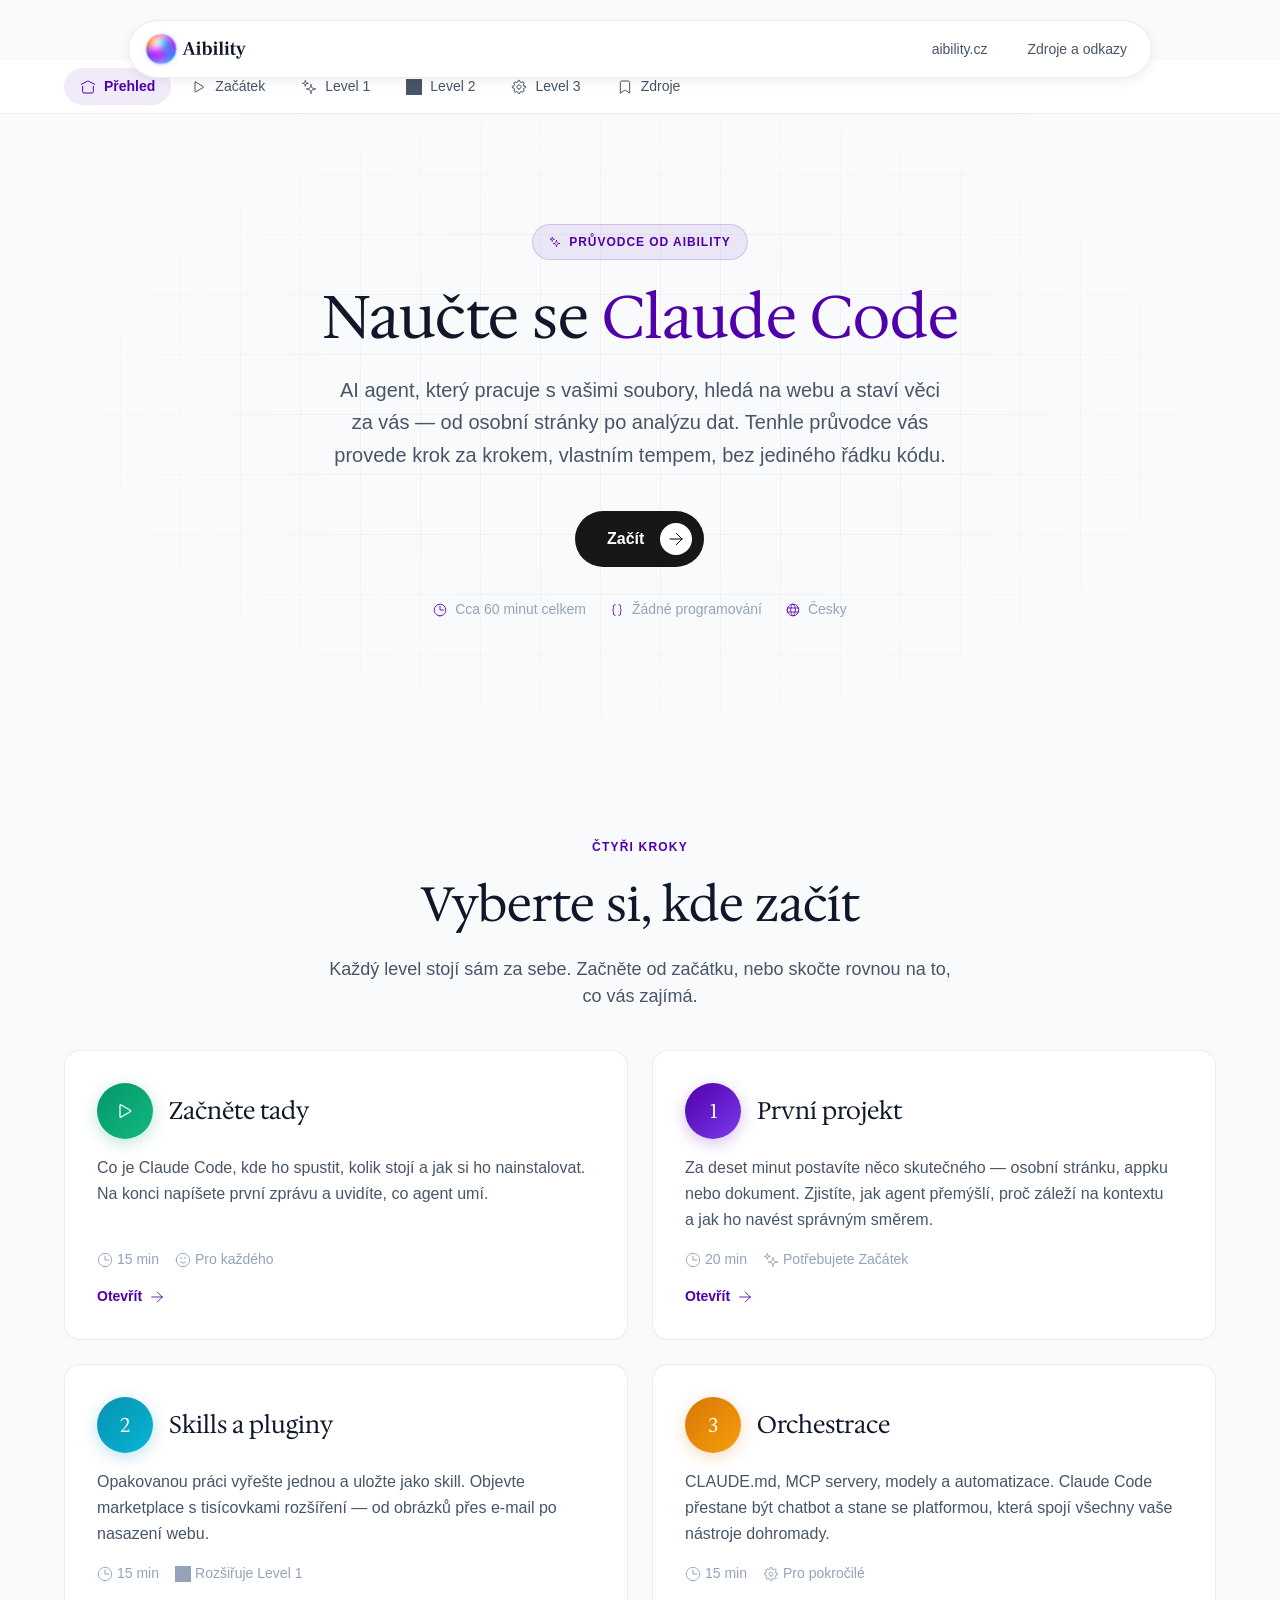
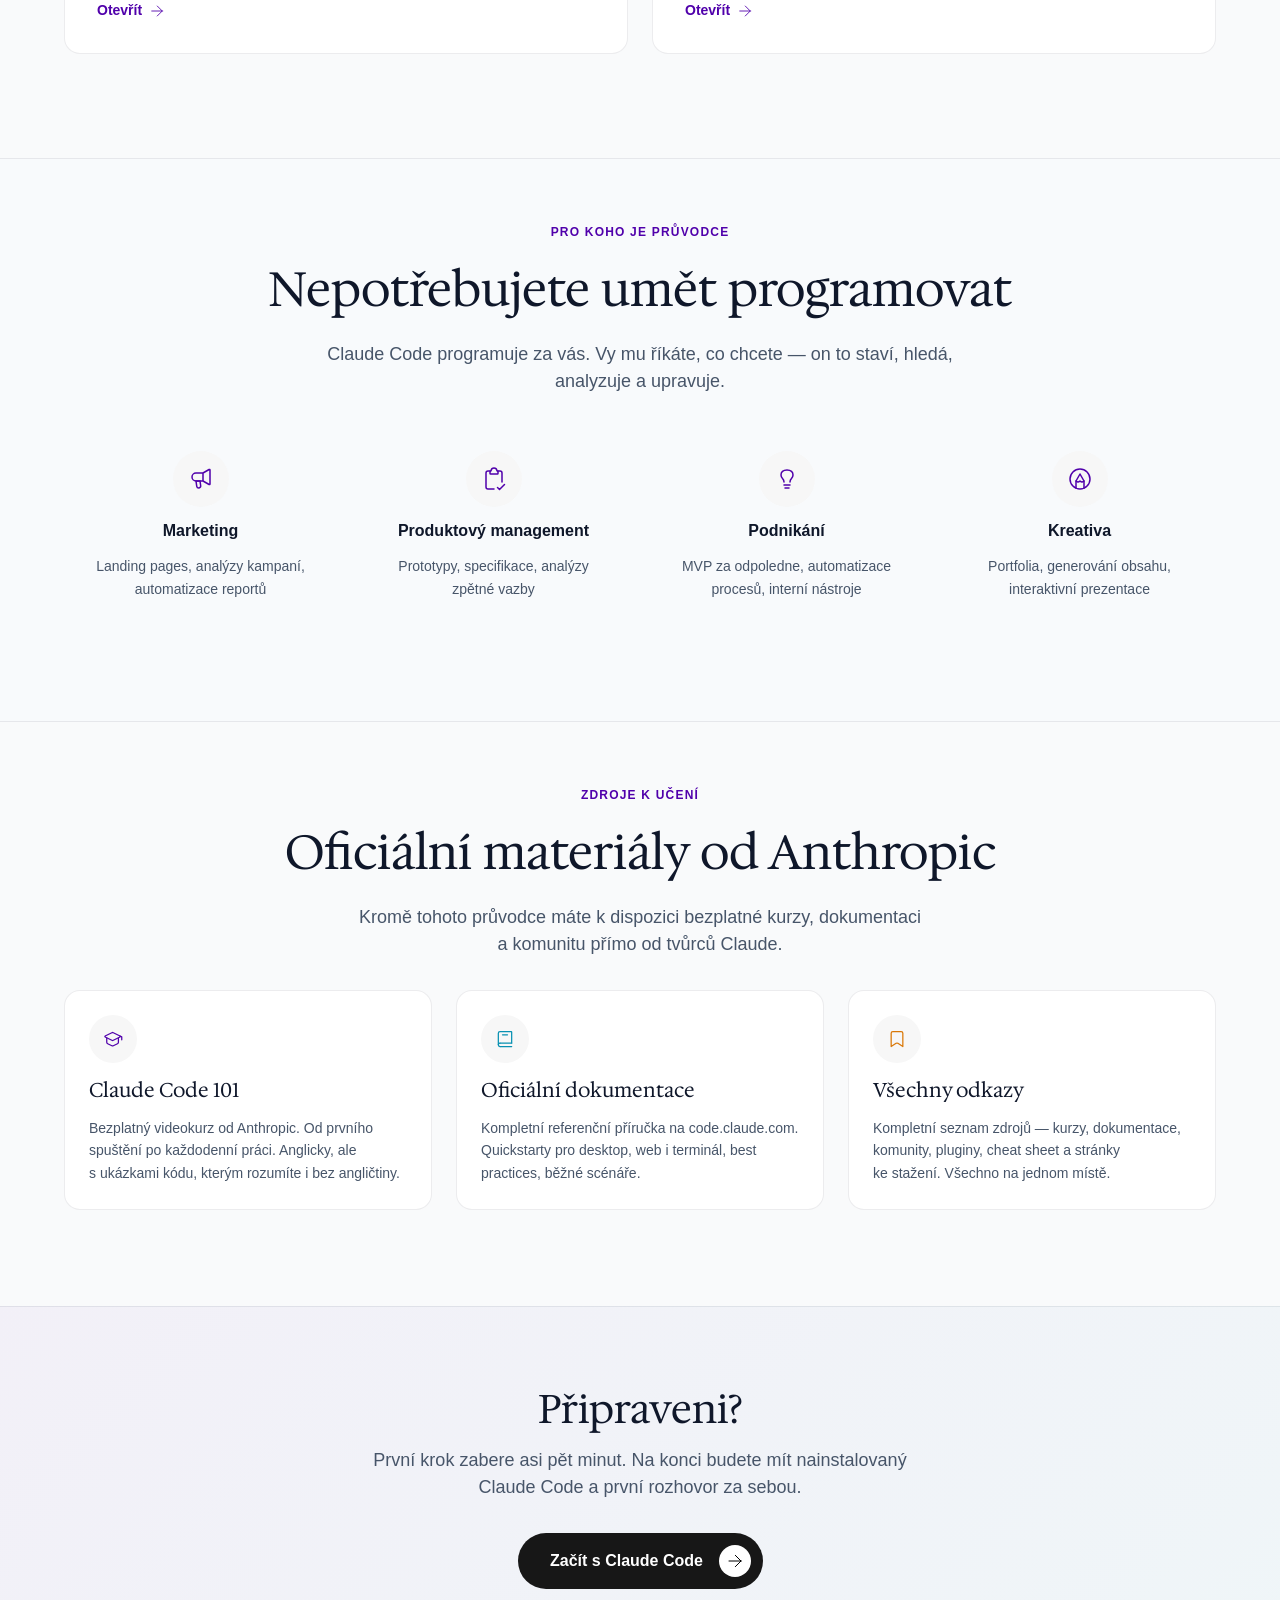
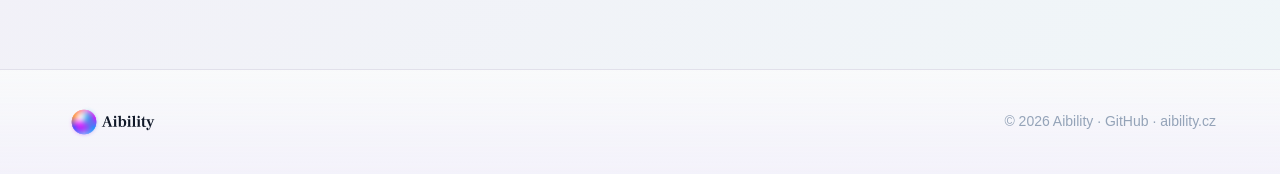
==== commit 3632a1cc: "feat(site): transform GitHub Pages into multi-page learning guide Rework the single prework page int" ====
--- a/site/index.html
+++ b/site/index.html
@@ -4,9 +4,8 @@
     <meta charset="UTF-8">
     <meta name="viewport" content="width=device-width, initial-scale=1.0">
 
-    <title>Příprava na webinář — Intro do Claude Code | Aibility</title>
-    <meta name="description" content="Pět kroků, asi 15 minut. Připravte si Claude Code, Git a stáhněte si materiály k webináři Intro do Claude Code od Aibility.">
-    <meta name="robots" content="noindex, nofollow">
+    <title>Naučte se Claude Code — Průvodce od Aibility</title>
+    <meta name="description" content="Krok za krokem se naučte pracovat s Claude Code — AI agentem, který vám pomůže s čímkoli od webu po prezentaci. Žádné programátorské znalosti potřeba.">
 
     <link rel="preload" href="assets/css/styles.css" as="style">
     <link rel="preload" href="assets/css/iconoir.css" as="style">
@@ -18,8 +17,8 @@
     <meta name="theme-color" content="#0B1221">
 
     <meta property="og:type" content="website">
-    <meta property="og:title" content="Příprava na webinář — Intro do Claude Code">
-    <meta property="og:description" content="Pět kroků, asi 15 minut. Připravte si všechno před živým webinářem.">
+    <meta property="og:title" content="Naučte se Claude Code — Průvodce od Aibility">
+    <meta property="og:description" content="Krok za krokem se naučte pracovat s AI agentem Claude Code. Žádné programátorské znalosti potřeba.">
     <meta property="og:site_name" content="Aibility">
     <meta property="og:locale" content="cs_CZ">
 
@@ -33,13 +32,62 @@
 
     <style>
         /* ==========================================================================
-           Prework page — page-specific styles
+           Learning guide — shared page styles (landing + subpages)
            ========================================================================== */
 
-        /* Hero with grid overlay */
-        .prework-hero {
+        /* Site navigation */
+        .site-nav {
+            background: var(--color-bg-card);
+            border-bottom: 1px solid var(--color-border);
+            padding: var(--space-2) 0;
+            position: sticky;
+            top: 60px;
+            z-index: 90;
+        }
+
+        .site-nav__list {
+            display: flex;
+            gap: var(--space-1);
+            list-style: none;
+            margin: 0;
+            padding: 0;
+            overflow-x: auto;
+            -webkit-overflow-scrolling: touch;
+        }
+
+        .site-nav__link {
+            display: inline-flex;
+            align-items: center;
+            gap: var(--space-2);
+            padding: var(--space-2) var(--space-4);
+            border-radius: var(--radius-full);
+            color: var(--color-text-secondary);
+            font-size: var(--text-sm);
+            font-weight: var(--font-medium);
+            white-space: nowrap;
+            transition: all var(--transition-fast);
+            text-decoration: none;
+        }
+
+        .site-nav__link:hover {
+            color: var(--color-text-primary);
+            background: var(--color-bg-secondary);
+        }
+
+        .site-nav__link.is-active {
+            color: var(--color-accent-primary);
+            background: rgba(80, 0, 171, 0.08);
+            font-weight: var(--font-semibold);
+        }
+
+        .site-nav__link i {
+            font-size: var(--text-base);
+        }
+
+        /* Landing hero */
+        .guide-hero {
             position: relative;
-            min-height: 70vh;
+            min-height: 80vh;
             display: flex;
             align-items: center;
             padding: var(--space-24) 0 var(--space-20);
@@ -47,7 +95,7 @@
             overflow: hidden;
         }
 
-        .prework-hero::before {
+        .guide-hero::before {
             content: "";
             position: absolute;
             inset: 0;
@@ -60,15 +108,15 @@
             pointer-events: none;
         }
 
-        .prework-hero__content {
+        .guide-hero__content {
             position: relative;
             text-align: center;
-            max-width: 760px;
+            max-width: 800px;
             margin: 0 auto;
             padding: 0 var(--space-6);
         }
 
-        .prework-hero__eyebrow {
+        .guide-hero__eyebrow {
             display: inline-flex;
             align-items: center;
             gap: var(--space-2);
@@ -84,7 +132,7 @@
             margin-bottom: var(--space-6);
         }
 
-        .prework-hero__title {
+        .guide-hero__title {
             font-family: var(--font-family-headings);
             font-size: clamp(2.25rem, 5vw, 3.75rem);
             line-height: var(--leading-tight);
@@ -93,162 +141,285 @@
             font-weight: var(--font-normal);
         }
 
-        .prework-hero__title .text-accent {
+        .guide-hero__title .text-accent {
             color: var(--color-accent-primary);
         }
 
-        .prework-hero__subtitle {
+        .guide-hero__subtitle {
             font-size: var(--text-xl);
             line-height: var(--leading-relaxed);
             color: var(--color-text-secondary);
-            margin: 0 0 var(--space-8);
-        }
-
-        .prework-hero__meta {
+            margin: 0 0 var(--space-10);
+            max-width: 640px;
+            margin-left: auto;
+            margin-right: auto;
+        }
+
+        .guide-hero__meta {
+            display: flex;
+            justify-content: center;
+            flex-wrap: wrap;
+            gap: var(--space-6);
+            margin-top: var(--space-8);
+        }
+
+        .guide-hero__meta-item {
             display: inline-flex;
             align-items: center;
-            gap: var(--space-3);
-            color: var(--color-text-tertiary);
-            font-size: var(--text-sm);
-            margin-top: var(--space-6);
-        }
-
-        .prework-hero__meta i {
-            color: var(--color-accent-primary);
-        }
-
-        /* Steps overview strip */
-        .steps-strip {
-            background: var(--color-bg-card);
-            border-top: 1px solid var(--color-border);
-            border-bottom: 1px solid var(--color-border);
-            padding: var(--space-8) 0;
-        }
-
-        .steps-strip__list {
-            display: grid;
-            grid-template-columns: repeat(5, 1fr);
-            gap: var(--space-4);
-            list-style: none;
-            margin: 0;
-            padding: 0;
-        }
-
-        .steps-strip__item {
-            display: flex;
-            flex-direction: column;
-            align-items: center;
-            text-align: center;
             gap: var(--space-2);
             color: var(--color-text-tertiary);
             font-size: var(--text-sm);
-            position: relative;
-        }
-
-        .steps-strip__item::after {
-            content: "";
-            position: absolute;
-            top: 18px;
-            left: calc(50% + 24px);
-            right: calc(-50% + 24px);
-            height: 1px;
-            background: var(--color-border);
-        }
-
-        .steps-strip__item:last-child::after {
-            display: none;
-        }
-
-        .steps-strip__num {
+        }
+
+        .guide-hero__meta-item i {
+            color: var(--color-accent-primary);
+        }
+
+        /* Level cards */
+        .level-grid {
+            display: grid;
+            grid-template-columns: repeat(2, 1fr);
+            gap: var(--space-6);
+            margin: var(--space-10) 0;
+        }
+
+        @media (max-width: 768px) {
+            .level-grid {
+                grid-template-columns: 1fr;
+            }
+        }
+
+        .level-card {
+            display: flex;
+            flex-direction: column;
+            gap: var(--space-4);
+            padding: var(--space-8);
+            background: var(--color-bg-card);
+            border: 1px solid var(--color-border);
+            border-radius: var(--radius-xl);
+            transition: all var(--transition-base);
+            text-decoration: none;
+            color: inherit;
+        }
+
+        .level-card:hover {
+            border-color: var(--color-border-light);
+            box-shadow: var(--shadow-md);
+            transform: translateY(-2px);
+        }
+
+        .level-card__header {
+            display: flex;
+            align-items: center;
+            gap: var(--space-4);
+        }
+
+        .level-card__badge {
+            flex-shrink: 0;
             display: flex;
             align-items: center;
             justify-content: center;
-            width: 36px;
-            height: 36px;
-            border-radius: var(--radius-full);
-            background: var(--color-bg-primary);
-            border: 1px solid var(--color-border);
-            color: var(--color-text-secondary);
-            font-weight: var(--font-semibold);
-            font-size: var(--text-base);
-            position: relative;
-            z-index: 1;
-        }
-
-        @media (max-width: 768px) {
-            .steps-strip__list {
-                grid-template-columns: repeat(5, 1fr);
-                gap: var(--space-2);
-            }
-            .steps-strip__item {
-                font-size: var(--text-xs);
-            }
-            .steps-strip__item::after {
-                top: 14px;
-            }
-            .steps-strip__num {
-                width: 28px;
-                height: 28px;
-                font-size: var(--text-sm);
-            }
-        }
-
-        /* Step section */
-        .step-section {
-            padding: var(--space-20) 0;
-            border-bottom: 1px solid var(--color-border);
-        }
-
-        .step-section:nth-child(even) {
-            background: var(--color-bg-secondary);
-        }
-
-        .step-section__container {
-            max-width: 880px;
-            margin: 0 auto;
-            padding: 0 var(--space-6);
-        }
-
-        .step-section__header {
-            display: flex;
-            align-items: flex-start;
-            gap: var(--space-5);
-            margin-bottom: var(--space-5);
-        }
-
-        .step-section__badge {
-            flex-shrink: 0;
-            display: flex;
-            align-items: center;
-            justify-content: center;
-            width: 72px;
-            height: 72px;
-            background: linear-gradient(135deg, var(--color-accent-primary) 0%, #7c3aed 100%);
-            color: white;
+            width: 56px;
+            height: 56px;
             border-radius: var(--radius-full);
             font-family: var(--font-family-headings);
-            font-size: var(--text-3xl);
+            font-size: var(--text-xl);
             font-weight: var(--font-normal);
-            box-shadow: 0 8px 24px rgba(80, 0, 171, 0.2);
-        }
-
-        .step-section__headings {
+            color: white;
+        }
+
+        .level-card__badge--start {
+            background: linear-gradient(135deg, #059669 0%, #10b981 100%);
+            box-shadow: 0 4px 16px rgba(5, 150, 105, 0.25);
+        }
+
+        .level-card__badge--1 {
+            background: linear-gradient(135deg, var(--color-accent-primary) 0%, #7c3aed 100%);
+            box-shadow: 0 4px 16px rgba(80, 0, 171, 0.25);
+        }
+
+        .level-card__badge--2 {
+            background: linear-gradient(135deg, #0891b2 0%, #06b6d4 100%);
+            box-shadow: 0 4px 16px rgba(8, 145, 178, 0.25);
+        }
+
+        .level-card__badge--3 {
+            background: linear-gradient(135deg, #d97706 0%, #f59e0b 100%);
+            box-shadow: 0 4px 16px rgba(217, 119, 6, 0.25);
+        }
+
+        .level-card__title {
+            font-family: var(--font-family-headings);
+            font-size: var(--text-2xl);
+            line-height: var(--leading-snug);
+            color: var(--color-text-primary);
+            margin: 0;
+            font-weight: var(--font-normal);
+        }
+
+        .level-card__desc {
+            color: var(--color-text-secondary);
+            font-size: var(--text-base);
+            line-height: var(--leading-relaxed);
+            margin: 0;
             flex: 1;
-            min-width: 0;
-            padding-top: var(--space-1);
-        }
-
-        .step-section__eyebrow {
-            display: inline-block;
+        }
+
+        .level-card__meta {
+            display: flex;
+            align-items: center;
+            gap: var(--space-4);
+            color: var(--color-text-tertiary);
+            font-size: var(--text-sm);
+        }
+
+        .level-card__meta-item {
+            display: inline-flex;
+            align-items: center;
+            gap: var(--space-1);
+        }
+
+        .level-card__meta-item i {
+            font-size: var(--text-base);
+        }
+
+        .level-card__arrow {
+            display: flex;
+            align-items: center;
+            gap: var(--space-2);
             color: var(--color-accent-primary);
-            font-size: var(--text-xs);
+            font-size: var(--text-sm);
             font-weight: var(--font-semibold);
-            letter-spacing: 0.12em;
-            text-transform: uppercase;
-            margin-bottom: var(--space-2);
-        }
-
-        .step-section__title {
+            margin-top: auto;
+        }
+
+        .level-card__arrow i {
+            transition: transform var(--transition-fast);
+        }
+
+        .level-card:hover .level-card__arrow i {
+            transform: translateX(4px);
+        }
+
+        /* "For whom" section */
+        .audience-grid {
+            display: grid;
+            grid-template-columns: repeat(4, 1fr);
+            gap: var(--space-5);
+            margin: var(--space-8) 0;
+        }
+
+        @media (max-width: 768px) {
+            .audience-grid {
+                grid-template-columns: repeat(2, 1fr);
+            }
+        }
+
+        .audience-item {
+            display: flex;
+            flex-direction: column;
+            align-items: center;
+            text-align: center;
+            gap: var(--space-3);
+            padding: var(--space-6);
+        }
+
+        .audience-item__icon {
+            display: flex;
+            align-items: center;
+            justify-content: center;
+            width: 56px;
+            height: 56px;
+            border-radius: var(--radius-full);
+            background: var(--icon-bg);
+            color: var(--color-accent-primary);
+            font-size: var(--text-2xl);
+        }
+
+        .audience-item__label {
+            font-weight: var(--font-semibold);
+            color: var(--color-text-primary);
+            font-size: var(--text-base);
+        }
+
+        .audience-item__desc {
+            color: var(--color-text-secondary);
+            font-size: var(--text-sm);
+            line-height: var(--leading-relaxed);
+        }
+
+        /* Resources strip */
+        .resources-strip {
+            display: grid;
+            grid-template-columns: repeat(3, 1fr);
+            gap: var(--space-6);
+            margin: var(--space-8) 0;
+        }
+
+        @media (max-width: 768px) {
+            .resources-strip {
+                grid-template-columns: 1fr;
+            }
+        }
+
+        .resource-card {
+            display: flex;
+            flex-direction: column;
+            gap: var(--space-3);
+            padding: var(--space-6);
+            background: var(--color-bg-card);
+            border: 1px solid var(--color-border);
+            border-radius: var(--radius-xl);
+            transition: all var(--transition-base);
+            text-decoration: none;
+            color: inherit;
+        }
+
+        .resource-card:hover {
+            border-color: var(--color-border-light);
+            box-shadow: var(--shadow-md);
+            transform: translateY(-2px);
+        }
+
+        .resource-card__icon {
+            display: flex;
+            align-items: center;
+            justify-content: center;
+            width: 48px;
+            height: 48px;
+            border-radius: var(--radius-full);
+            background: var(--icon-bg);
+            font-size: var(--text-xl);
+        }
+
+        .resource-card__icon--purple { color: var(--color-accent-primary); }
+        .resource-card__icon--teal { color: var(--color-accent-secondary); }
+        .resource-card__icon--amber { color: var(--color-warning); }
+
+        .resource-card__title {
+            font-family: var(--font-family-headings);
+            font-size: var(--text-xl);
+            color: var(--color-text-primary);
+            margin: 0;
+            font-weight: var(--font-normal);
+        }
+
+        .resource-card__desc {
+            color: var(--color-text-secondary);
+            font-size: var(--text-sm);
+            line-height: var(--leading-relaxed);
+            margin: 0;
+        }
+
+        /* CTA section */
+        .cta-section {
+            padding: var(--space-20) 0;
+            text-align: center;
+            background: linear-gradient(135deg, rgba(80, 0, 171, 0.04) 0%, rgba(8, 145, 178, 0.04) 100%);
+            border-top: 1px solid var(--color-border);
+        }
+
+        .cta-section__title {
             font-family: var(--font-family-headings);
             font-size: clamp(1.875rem, 3.5vw, 2.5rem);
             line-height: var(--leading-tight);
@@ -257,582 +428,13 @@
             font-weight: var(--font-normal);
         }
 
-        @media (max-width: 640px) {
-            .step-section__badge {
-                width: 56px;
-                height: 56px;
-                font-size: var(--text-2xl);
-            }
-            .step-section__header {
-                gap: var(--space-4);
-            }
-        }
-
-        /* Sub-headings within step sections */
-        .sub-heading {
-            font-family: var(--font-family-headings);
-            font-size: var(--text-xl);
-            color: var(--color-text-primary);
-            margin: var(--space-8) 0 var(--space-3);
-            font-weight: var(--font-normal);
-        }
-
-        /* "Ask Claude Code to do it" prompt card */
-        .ask-claude {
-            margin: var(--space-6) 0;
-            padding: var(--space-5) var(--space-6);
-            background: linear-gradient(135deg, rgba(80, 0, 171, 0.04) 0%, rgba(8, 145, 178, 0.04) 100%);
-            border: 1px solid rgba(80, 0, 171, 0.16);
-            border-radius: var(--radius-xl);
-        }
-
-        .ask-claude__header {
-            display: flex;
-            align-items: center;
-            gap: var(--space-3);
-            margin-bottom: var(--space-3);
-        }
-
-        .ask-claude__icon {
-            display: inline-flex;
-            align-items: center;
-            justify-content: center;
-            width: 32px;
-            height: 32px;
-            background: var(--color-accent-primary);
-            color: white;
-            border-radius: var(--radius-full);
+        .cta-section__subtitle {
             font-size: var(--text-lg);
-            flex-shrink: 0;
-        }
-
-        .ask-claude__title {
-            font-weight: var(--font-semibold);
-            color: var(--color-text-primary);
-            font-size: var(--text-base);
-        }
-
-        .ask-claude__desc {
-            color: var(--color-text-secondary);
-            font-size: var(--text-sm);
-            line-height: var(--leading-relaxed);
-            margin: 0 0 var(--space-3);
-        }
-
-        .ask-claude__prompt {
-            margin: 0;
-            padding: var(--space-4) var(--space-5);
-            background: rgba(255, 255, 255, 0.7);
-            border: 1px dashed rgba(80, 0, 171, 0.24);
-            border-radius: var(--radius-lg);
-            font-family: var(--font-family-headings);
-            font-size: var(--text-base);
-            line-height: var(--leading-snug);
-            color: var(--color-text-primary);
-            font-style: italic;
-            position: relative;
-        }
-
-        .ask-claude__prompt::before {
-            content: "\201E"; /* Czech opening quote */
-            position: absolute;
-            left: var(--space-2);
-            top: -8px;
-            font-size: var(--text-4xl);
-            color: var(--color-accent-primary);
-            line-height: 1;
-            opacity: 0.4;
-            font-family: var(--font-family-headings);
-        }
-
-        .ask-claude__prompt::after {
-            content: "\201C"; /* Czech closing quote */
-            position: absolute;
-            right: var(--space-3);
-            bottom: -22px;
-            font-size: var(--text-4xl);
-            color: var(--color-accent-primary);
-            line-height: 1;
-            opacity: 0.4;
-            font-family: var(--font-family-headings);
-        }
-
-        .step-section__lead {
-            font-size: var(--text-lg);
-            line-height: var(--leading-relaxed);
             color: var(--color-text-secondary);
             margin: 0 0 var(--space-8);
-        }
-
-        /* Plan cards (Step 1) */
-        .plan-grid {
-            display: grid;
-            grid-template-columns: repeat(3, 1fr);
-            gap: var(--space-5);
-            margin: var(--space-8) 0;
-        }
-
-        @media (max-width: 768px) {
-            .plan-grid {
-                grid-template-columns: 1fr;
-            }
-        }
-
-        .plan-card {
-            background: var(--color-bg-card);
-            border: 1px solid var(--color-border);
-            border-radius: var(--radius-xl);
-            padding: var(--space-6);
-            display: flex;
-            flex-direction: column;
-            gap: var(--space-3);
-            transition: all var(--transition-base);
-        }
-
-        .plan-card:hover {
-            border-color: var(--color-border-light);
-            box-shadow: var(--shadow-md);
-            transform: translateY(-2px);
-        }
-
-        .plan-card--featured {
-            border-color: var(--color-accent-primary);
-            border-width: 2px;
-            background: linear-gradient(180deg, var(--color-bg-card) 0%, rgba(80, 0, 171, 0.03) 100%);
-            position: relative;
-        }
-
-        .plan-card--featured::before {
-            content: "Doporučeno pro webinář";
-            position: absolute;
-            top: -12px;
-            left: 50%;
-            transform: translateX(-50%);
-            background: var(--color-accent-primary);
-            color: white;
-            font-size: var(--text-xs);
-            font-weight: var(--font-semibold);
-            padding: var(--space-1) var(--space-3);
-            border-radius: var(--radius-full);
-            white-space: nowrap;
-        }
-
-        .plan-card__name {
-            font-family: var(--font-family-headings);
-            font-size: var(--text-xl);
-            color: var(--color-text-primary);
-            margin: 0;
-        }
-
-        .plan-card__price {
-            font-size: var(--text-2xl);
-            font-weight: var(--font-bold);
-            color: var(--color-text-primary);
-            margin: 0;
-        }
-
-        .plan-card__price small {
-            font-size: var(--text-sm);
-            font-weight: var(--font-normal);
-            color: var(--color-text-tertiary);
-        }
-
-        .plan-card__price-note {
-            font-size: var(--text-xs);
-            color: var(--color-text-tertiary);
-            margin: 0;
-        }
-
-        .plan-card__desc {
-            font-size: var(--text-sm);
-            line-height: var(--leading-relaxed);
-            color: var(--color-text-secondary);
-            margin: var(--space-2) 0 0;
-            flex: 1;
-        }
-
-        /* Callout box (info / warning) */
-        .callout {
-            display: flex;
-            gap: var(--space-3);
-            align-items: flex-start;
-            padding: var(--space-4) var(--space-5);
-            background: rgba(80, 0, 171, 0.04);
-            border-left: 3px solid var(--color-accent-primary);
-            border-radius: var(--radius-md);
-            margin-bottom: var(--space-8);
-        }
-
-        .callout i {
-            color: var(--color-accent-primary);
-            font-size: var(--text-xl);
-            flex-shrink: 0;
-            margin-top: 2px;
-        }
-
-        .callout p {
-            margin: 0;
-            color: var(--color-text-secondary);
-            font-size: var(--text-sm);
-            line-height: var(--leading-relaxed);
-        }
-
-        .callout strong {
-            color: var(--color-text-primary);
-        }
-
-        /* Tabs (for surface choice and OS choice) */
-        .tabs {
-            margin: var(--space-6) 0;
-        }
-
-        .tabs__list {
-            display: flex;
-            gap: var(--space-2);
-            list-style: none;
-            margin: 0 0 var(--space-5);
-            padding: var(--space-1);
-            background: var(--color-bg-card);
-            border: 1px solid var(--color-border);
-            border-radius: var(--radius-full);
-            width: fit-content;
-            max-width: 100%;
-            overflow-x: auto;
-        }
-
-        .tabs__button {
-            display: inline-flex;
-            align-items: center;
-            gap: var(--space-2);
-            padding: var(--space-2) var(--space-5);
-            background: transparent;
-            border: none;
-            border-radius: var(--radius-full);
-            color: var(--color-text-secondary);
-            font-family: inherit;
-            font-size: var(--text-sm);
-            font-weight: var(--font-medium);
-            cursor: pointer;
-            transition: all var(--transition-fast);
-            white-space: nowrap;
-        }
-
-        .tabs__button:hover {
-            color: var(--color-text-primary);
-        }
-
-        .tabs__button[aria-selected="true"] {
-            background: var(--color-accent-primary);
-            color: white;
-        }
-
-        .tabs__panel {
-            display: none;
-        }
-
-        .tabs__panel[aria-hidden="false"] {
-            display: block;
-        }
-
-        /* Code blocks with copy-to-clipboard */
-        .code-block {
-            position: relative;
-            margin: var(--space-4) 0;
-        }
-
-        .code-block pre {
-            margin: 0;
-            padding: var(--space-5) var(--space-6);
-            padding-right: calc(var(--space-6) + 110px);
-            background: #0f172a;
-            color: #e2e8f0;
-            border-radius: var(--radius-lg);
-            font-family: "SF Mono", Menlo, Consolas, "Liberation Mono", monospace;
-            font-size: var(--text-sm);
-            line-height: var(--leading-relaxed);
-            overflow-x: auto;
-        }
-
-        .code-block pre code {
-            background: transparent;
-            color: inherit;
-            font-family: inherit;
-            font-size: inherit;
-            padding: 0;
-        }
-
-        .code-block__copy {
-            position: absolute;
-            top: var(--space-3);
-            right: var(--space-3);
-            display: inline-flex;
-            align-items: center;
-            gap: var(--space-2);
-            padding: var(--space-2) var(--space-3);
-            background: rgba(255, 255, 255, 0.08);
-            color: #e2e8f0;
-            border: 1px solid rgba(255, 255, 255, 0.12);
-            border-radius: var(--radius-md);
-            font-family: inherit;
-            font-size: var(--text-xs);
-            font-weight: var(--font-medium);
-            cursor: pointer;
-            transition: all var(--transition-fast);
-        }
-
-        .code-block__copy:hover {
-            background: rgba(255, 255, 255, 0.16);
-            border-color: rgba(255, 255, 255, 0.24);
-        }
-
-        .code-block__copy.is-copied {
-            background: rgba(5, 150, 105, 0.24);
-            border-color: rgba(5, 150, 105, 0.48);
-        }
-
-        /* Expected output block */
-        .expected {
-            margin: var(--space-2) 0 var(--space-5);
-            padding: var(--space-3) var(--space-5);
-            background: rgba(5, 150, 105, 0.06);
-            border-left: 3px solid var(--color-success);
-            border-radius: var(--radius-md);
-            font-size: var(--text-sm);
-            color: var(--color-text-secondary);
-        }
-
-        .expected strong {
-            color: var(--color-success);
-        }
-
-        /* Feature row (for "what's in the repo" lists) */
-        .feature-row {
-            display: grid;
-            grid-template-columns: auto 1fr;
-            gap: var(--space-3) var(--space-4);
-            margin: var(--space-5) 0;
-            align-items: start;
-        }
-
-        .feature-row i {
-            color: var(--color-accent-primary);
-            font-size: var(--text-xl);
-            margin-top: 2px;
-        }
-
-        .feature-row strong {
-            display: block;
-            color: var(--color-text-primary);
-            font-weight: var(--font-semibold);
-            margin-bottom: 2px;
-        }
-
-        .feature-row span {
-            color: var(--color-text-secondary);
-            font-size: var(--text-sm);
-            line-height: var(--leading-relaxed);
-        }
-
-        /* Preflight final state */
-        .preflight-final {
-            margin-top: var(--space-10);
-            padding: var(--space-8);
-            background: linear-gradient(135deg, rgba(80, 0, 171, 0.04) 0%, rgba(8, 145, 178, 0.04) 100%);
-            border: 2px solid var(--color-accent-primary);
-            border-radius: var(--radius-xl);
-            text-align: center;
-        }
-
-        .preflight-final__icon {
-            display: inline-flex;
-            align-items: center;
-            justify-content: center;
-            width: 64px;
-            height: 64px;
-            background: var(--color-accent-primary);
-            color: white;
-            border-radius: var(--radius-full);
-            font-size: var(--text-3xl);
-            margin-bottom: var(--space-4);
-        }
-
-        .preflight-final__title {
-            font-family: var(--font-family-headings);
-            font-size: var(--text-3xl);
-            color: var(--color-text-primary);
-            margin: 0 0 var(--space-3);
-            font-weight: var(--font-normal);
-        }
-
-        .preflight-final__lead {
-            font-size: var(--text-lg);
-            color: var(--color-text-secondary);
-            margin: 0 0 var(--space-2);
-        }
-
-        .preflight-final__meta {
-            font-size: var(--text-sm);
-            color: var(--color-text-tertiary);
-            margin: 0;
-        }
-
-        /* Help cards (troubleshooting section — two friendly paths) */
-        .help-options {
-            display: grid;
-            grid-template-columns: 1fr 1fr;
-            gap: var(--space-5);
-            margin: var(--space-8) 0;
-        }
-
-        @media (max-width: 768px) {
-            .help-options {
-                grid-template-columns: 1fr;
-            }
-        }
-
-        .help-card {
-            background: var(--color-bg-card);
-            border: 1px solid var(--color-border);
-            border-radius: var(--radius-xl);
-            padding: var(--space-6);
-            display: flex;
-            flex-direction: column;
-            gap: var(--space-3);
-        }
-
-        .help-card__icon {
-            display: inline-flex;
-            align-items: center;
-            justify-content: center;
-            width: 48px;
-            height: 48px;
-            background: linear-gradient(135deg, var(--color-accent-primary) 0%, #7c3aed 100%);
-            color: white;
-            border-radius: var(--radius-full);
-            font-size: var(--text-xl);
-            margin-bottom: var(--space-2);
-        }
-
-        .help-card__icon--secondary {
-            background: linear-gradient(135deg, var(--color-accent-secondary, #0891B2) 0%, #06b6d4 100%);
-        }
-
-        .help-card__title {
-            font-family: var(--font-family-headings);
-            font-size: var(--text-xl);
-            color: var(--color-text-primary);
-            margin: 0;
-            font-weight: var(--font-normal);
-        }
-
-        .help-card__desc {
-            color: var(--color-text-secondary);
-            font-size: var(--text-base);
-            line-height: var(--leading-relaxed);
-            margin: 0;
-        }
-
-        .help-card__example-label {
-            font-size: var(--text-xs);
-            color: var(--color-text-tertiary);
-            text-transform: uppercase;
-            letter-spacing: 0.08em;
-            font-weight: var(--font-semibold);
-            margin: var(--space-3) 0 var(--space-2);
-        }
-
-        /* Instruction list (timeline of numbered steps) */
-        .instruction-list {
-            list-style: none;
-            margin: var(--space-6) 0;
-            padding: 0;
-            counter-reset: instruction;
-        }
-
-        .instruction-list li {
-            counter-increment: instruction;
-            position: relative;
-            padding: var(--space-3) 0 var(--space-5) 60px;
-            color: var(--color-text-primary);
-            font-size: var(--text-base);
-            line-height: var(--leading-relaxed);
-            min-height: 44px;
-        }
-
-        .instruction-list li::before {
-            content: counter(instruction);
-            position: absolute;
-            left: 0;
-            top: var(--space-2);
-            display: flex;
-            align-items: center;
-            justify-content: center;
-            width: 40px;
-            height: 40px;
-            background: var(--color-bg-card);
-            border: 1.5px solid var(--color-accent-primary);
-            color: var(--color-accent-primary);
-            border-radius: var(--radius-full);
-            font-family: var(--font-family-headings);
-            font-weight: var(--font-semibold);
-            font-size: var(--text-lg);
-        }
-
-        .instruction-list li:not(:last-child)::after {
-            content: "";
-            position: absolute;
-            left: 19.25px;
-            top: calc(var(--space-2) + 44px);
-            bottom: 0;
-            width: 1.5px;
-            background: rgba(80, 0, 171, 0.16);
-        }
-
-        /* Path tabs — specific variant of .tabs used for "AI path vs manual path" */
-        .path-tabs {
-            margin: var(--space-6) 0;
-        }
-
-        .path-tabs .tabs__list {
-            background: var(--color-bg-primary);
-        }
-
-        .path-tabs .tabs__button {
-            padding: var(--space-3) var(--space-6);
-            font-size: var(--text-base);
-        }
-
-        /* Price disclaimer */
-        .price-disclaimer {
-            display: flex;
-            gap: var(--space-2);
-            align-items: flex-start;
-            font-size: var(--text-xs);
-            color: var(--color-text-tertiary);
-            line-height: var(--leading-relaxed);
-            margin: var(--space-4) 0 var(--space-8);
-            max-width: 640px;
-        }
-
-        .price-disclaimer i {
-            flex-shrink: 0;
-            margin-top: 2px;
-        }
-
-        /* Skip link */
-        .skip-link {
-            position: absolute;
-            top: -40px;
-            left: 0;
-            background: var(--color-accent-primary);
-            color: white;
-            padding: var(--space-2) var(--space-4);
-            text-decoration: none;
-            border-radius: 0 0 var(--radius-md) 0;
-            z-index: 1000;
-        }
-        .skip-link:focus {
-            top: 0;
+            max-width: 560px;
+            margin-left: auto;
+            margin-right: auto;
         }
     </style>
 </head>
@@ -842,455 +444,227 @@
     <header class="header" id="header">
         <div class="header__container container">
             <div class="header__left">
-                <a href="/" class="header__logo" aria-label="Aibility">
+                <a href="./" class="header__logo" aria-label="Aibility">
                     <img src="assets/img/aibility-logo.svg" alt="Aibility" class="header__logo-img" width="120" height="40" fetchpriority="high">
                 </a>
             </div>
             <nav class="header__nav" aria-label="Hlavní navigace">
                 <ul class="header__nav-list">
-                    <li><a href="#krok-1" class="header__nav-item">Účet</a></li>
-                    <li><a href="#krok-2" class="header__nav-item">Claude Code</a></li>
-                    <li><a href="#krok-3" class="header__nav-item">Git</a></li>
-                    <li><a href="#krok-4" class="header__nav-item">Materiály</a></li>
-                    <li><a href="#krok-5" class="header__nav-item">Preflight</a></li>
+                    <li><a href="https://aibility.cz" class="header__nav-item" target="_blank" rel="noopener">aibility.cz</a></li>
+                    <li><a href="resources/" class="header__nav-item">Zdroje a&nbsp;odkazy</a></li>
                 </ul>
             </nav>
         </div>
     </header>
 
+    <nav class="site-nav" aria-label="Průvodce">
+        <div class="container">
+            <ul class="site-nav__list">
+                <li><a href="./" class="site-nav__link is-active"><i class="iconoir-home"></i> Přehled</a></li>
+                <li><a href="zacatek/" class="site-nav__link"><i class="iconoir-play"></i> Začátek</a></li>
+                <li><a href="level-1/" class="site-nav__link"><i class="iconoir-sparks"></i> Level 1</a></li>
+                <li><a href="level-2/" class="site-nav__link"><i class="iconoir-plugin"></i> Level 2</a></li>
+                <li><a href="level-3/" class="site-nav__link"><i class="iconoir-settings"></i> Level 3</a></li>
+                <li><a href="resources/" class="site-nav__link"><i class="iconoir-bookmark"></i> Zdroje</a></li>
+            </ul>
+        </div>
+    </nav>
+
     <main id="main-content" tabindex="-1">
-        <section class="prework-hero">
-            <div class="prework-hero__content">
-                <div class="prework-hero__eyebrow">
+        <section class="guide-hero">
+            <div class="guide-hero__content">
+                <div class="guide-hero__eyebrow">
                     <i class="iconoir-sparks"></i>
-                    Příprava na webinář
+                    Průvodce od Aibility
                 </div>
-                <h1 class="prework-hero__title">
-                    Pět kroků, <span class="text-accent">15 minut</span>,<br>
-                    a jste připraveni.
+                <h1 class="guide-hero__title">
+                    Naučte se <span class="text-accent">Claude&nbsp;Code</span>
                 </h1>
-                <p class="prework-hero__subtitle">
-                    Než se uvidíme živě 16.&nbsp;dubna v&nbsp;10:00, projděte si tuhle stránku. Nainstalujete si Claude&nbsp;Code, založíte si Git, stáhnete materiály k&nbsp;webináři a&nbsp;ověříte si, že všechno funguje.
+                <p class="guide-hero__subtitle">
+                    AI agent, který pracuje s&nbsp;vašimi soubory, hledá na&nbsp;webu a&nbsp;staví věci za&nbsp;vás&nbsp;— od osobní stránky po analýzu dat. Tenhle průvodce vás provede krok za&nbsp;krokem, vlastním tempem, bez&nbsp;jediného řádku kódu.
                 </p>
-                <a href="#krok-1" class="btn btn--primary btn--lg">
-                    Začít přípravu
+                <a href="zacatek/" class="btn btn--primary btn--lg">
+                    Začít
                     <i class="iconoir-arrow-right btn__icon"></i>
                 </a>
-                <div class="prework-hero__meta">
-                    <i class="iconoir-clock"></i>
-                    <span>Asi 15 minut · žádné programátorské zkušenosti potřeba</span>
+                <div class="guide-hero__meta">
+                    <span class="guide-hero__meta-item">
+                        <i class="iconoir-clock"></i>
+                        Cca 60 minut celkem
+                    </span>
+                    <span class="guide-hero__meta-item">
+                        <i class="iconoir-code-brackets"></i>
+                        Žádné programování
+                    </span>
+                    <span class="guide-hero__meta-item">
+                        <i class="iconoir-language"></i>
+                        Česky
+                    </span>
                 </div>
             </div>
         </section>
 
-        <div class="steps-strip">
+        <!-- Levels -->
+        <section class="section" id="levels">
             <div class="container">
-                <ol class="steps-strip__list">
-                    <li class="steps-strip__item" data-step="1">
-                        <span class="steps-strip__num">1</span>
-                        <span>Účet Claude</span>
-                    </li>
-                    <li class="steps-strip__item" data-step="2">
-                        <span class="steps-strip__num">2</span>
-                        <span>Claude Code</span>
-                    </li>
-                    <li class="steps-strip__item" data-step="3">
-                        <span class="steps-strip__num">3</span>
-                        <span>Git</span>
-                    </li>
-                    <li class="steps-strip__item" data-step="4">
-                        <span class="steps-strip__num">4</span>
-                        <span>Materiály</span>
-                    </li>
-                    <li class="steps-strip__item" data-step="5">
-                        <span class="steps-strip__num">5</span>
-                        <span>Preflight</span>
-                    </li>
-                </ol>
-            </div>
-        </div>
-
-        <section class="step-section" id="krok-1">
-            <div class="step-section__container">
-                <div class="step-section__header">
-                    <div class="step-section__badge">1</div>
-                    <div class="step-section__headings">
-                        <span class="step-section__eyebrow">Krok 1 ze 5</span>
-                        <h2 class="step-section__title">Založte si účet u&nbsp;Claude</h2>
-                    </div>
+                <span class="section__eyebrow">Čtyři kroky</span>
+                <h2 class="section__title">Vyberte si, kde začít</h2>
+                <p class="section__description">
+                    Každý level stojí sám za&nbsp;sebe. Začněte od&nbsp;začátku, nebo skočte rovnou na&nbsp;to, co&nbsp;vás zajímá.
+                </p>
+
+                <div class="level-grid">
+                    <a href="zacatek/" class="level-card">
+                        <div class="level-card__header">
+                            <div class="level-card__badge level-card__badge--start">
+                                <i class="iconoir-play"></i>
+                            </div>
+                            <h3 class="level-card__title">Začněte tady</h3>
+                        </div>
+                        <p class="level-card__desc">
+                            Co je Claude&nbsp;Code, kde ho spustit, kolik stojí a&nbsp;jak si ho nainstalovat. Na&nbsp;konci napíšete první zprávu a&nbsp;uvidíte, co agent umí.
+                        </p>
+                        <div class="level-card__meta">
+                            <span class="level-card__meta-item"><i class="iconoir-clock"></i> 15 min</span>
+                            <span class="level-card__meta-item"><i class="iconoir-emoji-satisfied"></i> Pro každého</span>
+                        </div>
+                        <span class="level-card__arrow">
+                            Otevřít <i class="iconoir-arrow-right"></i>
+                        </span>
+                    </a>
+
+                    <a href="level-1/" class="level-card">
+                        <div class="level-card__header">
+                            <div class="level-card__badge level-card__badge--1">1</div>
+                            <h3 class="level-card__title">První projekt</h3>
+                        </div>
+                        <p class="level-card__desc">
+                            Za deset minut postavíte něco skutečného&nbsp;— osobní stránku, appku nebo dokument. Zjistíte, jak agent přemýšlí, proč záleží na&nbsp;kontextu a&nbsp;jak ho navést správným směrem.
+                        </p>
+                        <div class="level-card__meta">
+                            <span class="level-card__meta-item"><i class="iconoir-clock"></i> 20 min</span>
+                            <span class="level-card__meta-item"><i class="iconoir-sparks"></i> Potřebujete Začátek</span>
+                        </div>
+                        <span class="level-card__arrow">
+                            Otevřít <i class="iconoir-arrow-right"></i>
+                        </span>
+                    </a>
+
+                    <a href="level-2/" class="level-card">
+                        <div class="level-card__header">
+                            <div class="level-card__badge level-card__badge--2">2</div>
+                            <h3 class="level-card__title">Skills a&nbsp;pluginy</h3>
+                        </div>
+                        <p class="level-card__desc">
+                            Opakovanou práci vyřešte jednou a&nbsp;uložte jako skill. Objevte marketplace s&nbsp;tisícovkami rozšíření&nbsp;— od obrázků přes e-mail po nasazení webu.
+                        </p>
+                        <div class="level-card__meta">
+                            <span class="level-card__meta-item"><i class="iconoir-clock"></i> 15 min</span>
+                            <span class="level-card__meta-item"><i class="iconoir-plugin"></i> Rozšiřuje Level 1</span>
+                        </div>
+                        <span class="level-card__arrow">
+                            Otevřít <i class="iconoir-arrow-right"></i>
+                        </span>
+                    </a>
+
+                    <a href="level-3/" class="level-card">
+                        <div class="level-card__header">
+                            <div class="level-card__badge level-card__badge--3">3</div>
+                            <h3 class="level-card__title">Orchestrace</h3>
+                        </div>
+                        <p class="level-card__desc">
+                            CLAUDE.md, MCP servery, modely a&nbsp;automatizace. Claude&nbsp;Code přestane být chatbot a&nbsp;stane se platformou, která spojí všechny vaše nástroje dohromady.
+                        </p>
+                        <div class="level-card__meta">
+                            <span class="level-card__meta-item"><i class="iconoir-clock"></i> 15 min</span>
+                            <span class="level-card__meta-item"><i class="iconoir-settings"></i> Pro pokročilé</span>
+                        </div>
+                        <span class="level-card__arrow">
+                            Otevřít <i class="iconoir-arrow-right"></i>
+                        </span>
+                    </a>
                 </div>
-                <p class="step-section__lead">
-                    Claude&nbsp;Code potřebuje účet u&nbsp;Anthropic — to je společnost, která Claude vyrobila. Stačí e-mail a&nbsp;heslo. Vyberte si plán, který vám sedí.
-                </p>
-
-                <div class="callout">
-                    <i class="iconoir-info-circle"></i>
-                    <p><strong>Důležité:</strong> Claude&nbsp;Code <strong>není</strong> součástí bezplatného plánu. Nejlevnější placený plán, který ho obsahuje, je&nbsp;<strong>Pro</strong>.</p>
-                </div>
-
-                <div class="plan-grid">
-                    <article class="plan-card plan-card--featured">
-                        <h3 class="plan-card__name">Pro</h3>
-                        <p class="plan-card__price">~460&nbsp;Kč <small>/ měsíc</small></p>
-                        <p class="plan-card__price-note">($20&nbsp;USD měsíčně, nebo $17&nbsp;USD s&nbsp;ročním závazkem)</p>
-                        <p class="plan-card__desc">Tohle stačí na&nbsp;webinář i&nbsp;první týdny vaší práce s&nbsp;Claude&nbsp;Codem. Můžete kdykoli zrušit.</p>
-                    </article>
-
-                    <article class="plan-card">
-                        <h3 class="plan-card__name">Max&nbsp;5×</h3>
-                        <p class="plan-card__price">~2&nbsp;300&nbsp;Kč <small>/ měsíc</small></p>
-                        <p class="plan-card__price-note">($100&nbsp;USD měsíčně)</p>
-                        <p class="plan-card__desc">Pětinásobné limity oproti&nbsp;Pro. Pro pravidelné používání po&nbsp;webináři, když se vám Claude&nbsp;Code „zalíbí".</p>
-                    </article>
-
-                    <article class="plan-card">
-                        <h3 class="plan-card__name">Max&nbsp;20×</h3>
-                        <p class="plan-card__price">~4&nbsp;600&nbsp;Kč <small>/ měsíc</small></p>
-                        <p class="plan-card__price-note">($200&nbsp;USD měsíčně)</p>
-                        <p class="plan-card__desc">Pro každodenní intenzivní práci. Začněte s&nbsp;Pro — přejít výš můžete kdykoli později.</p>
-                    </article>
-                </div>
-
-                <p class="price-disclaimer">
-                    <i class="iconoir-warning-triangle-outline"></i>
-                    Ceny v&nbsp;Kč jsou orientační (kurz ~23&nbsp;Kč/USD). Anthropic na&nbsp;claude.com zobrazuje ceny v&nbsp;amerických dolarech a&nbsp;vaše banka přepočte kurzem v&nbsp;den platby.
-                </p>
-
-                <a href="https://claude.com/pricing" target="_blank" rel="noopener" class="btn btn--primary btn--lg">
-                    Otevřít claude.com a&nbsp;vybrat plán
-                    <i class="iconoir-open-new-window btn__icon"></i>
-                </a>
             </div>
         </section>
 
-        <section class="step-section" id="krok-2">
-            <div class="step-section__container">
-                <div class="step-section__header">
-                    <div class="step-section__badge">2</div>
-                    <div class="step-section__headings">
-                        <span class="step-section__eyebrow">Krok 2 ze 5</span>
-                        <h2 class="step-section__title">Nainstalujte Claude&nbsp;Code</h2>
+        <!-- For whom -->
+        <section class="section" style="background: var(--color-bg-secondary); border-top: 1px solid var(--color-border); border-bottom: 1px solid var(--color-border);">
+            <div class="container">
+                <span class="section__eyebrow">Pro koho je průvodce</span>
+                <h2 class="section__title">Nepotřebujete umět programovat</h2>
+                <p class="section__description">
+                    Claude&nbsp;Code programuje za&nbsp;vás. Vy mu říkáte, co&nbsp;chcete&nbsp;— on to staví, hledá, analyzuje a&nbsp;upravuje.
+                </p>
+
+                <div class="audience-grid">
+                    <div class="audience-item">
+                        <div class="audience-item__icon"><i class="iconoir-megaphone"></i></div>
+                        <span class="audience-item__label">Marketing</span>
+                        <span class="audience-item__desc">Landing pages, analýzy kampaní, automatizace reportů</span>
                     </div>
-                </div>
-                <p class="step-section__lead">
-                    Claude&nbsp;Code běží na&nbsp;víc místech — v&nbsp;desktopové aplikaci, v&nbsp;prohlížeči, v&nbsp;terminálu, na&nbsp;mobilu nebo v&nbsp;editoru. Pro webinář potřebujete cestu, která umí otevřít naklonovanou složku z&nbsp;vašeho počítače. Doporučujeme <strong>desktopovou aplikaci</strong> — je to nejjednodušší start. Pokud chcete vidět přesně to, co my během živého vysílání, zvolte <strong>terminál</strong>.
-                </p>
-
-                <div class="callout">
-                    <i class="iconoir-info-circle"></i>
-                    <p>Webová aplikace <code>claude.ai/code</code> funguje pro běžný chat s&nbsp;Claude, ale <strong>neumí načíst společníka webináře</strong> — ten žije v&nbsp;naklonované složce na&nbsp;vašem disku. Proto pro webinář volte desktop nebo terminál.</p>
-                </div>
-
-                <div class="tabs" data-tabs>
-                    <div class="tabs__list" role="tablist">
-                        <button type="button" class="tabs__button" role="tab" aria-selected="true" data-tab="desktop">
-                            <i class="iconoir-computer"></i> Desktopová aplikace
-                        </button>
-                        <button type="button" class="tabs__button" role="tab" aria-selected="false" data-tab="cli">
-                            <i class="iconoir-terminal"></i> Terminál (CLI)
-                        </button>
+                    <div class="audience-item">
+                        <div class="audience-item__icon"><i class="iconoir-clipboard-check"></i></div>
+                        <span class="audience-item__label">Produktový management</span>
+                        <span class="audience-item__desc">Prototypy, specifikace, analýzy zpětné vazby</span>
                     </div>
-
-                    <div class="tabs__panel" role="tabpanel" data-panel="desktop" aria-hidden="false">
-                        <ol class="instruction-list">
-                            <li>Otevřete <a href="https://claude.com/download" target="_blank" rel="noopener">claude.com/download</a> v&nbsp;prohlížeči.</li>
-                            <li>Stáhněte instalátor pro&nbsp;<strong>macOS</strong> nebo&nbsp;<strong>Windows</strong>.</li>
-                            <li>Nainstalujte aplikaci stejně jako jakoukoli jinou&nbsp;— dvojklik na&nbsp;stažený soubor a&nbsp;odklikejte průvodce.</li>
-                            <li>Spusťte aplikaci a&nbsp;přihlaste se stejnými údaji jako u&nbsp;claude.com.</li>
-                        </ol>
-                        <p style="color: var(--color-text-secondary); font-size: var(--text-base); line-height: var(--leading-relaxed); margin-top: var(--space-5);">
-                            Aplikace vypadá jako chat (podobně jako ChatGPT), ale navíc umí otevřít složky z&nbsp;vašeho počítače a&nbsp;pracovat s&nbsp;nimi. Tuhle vlastnost budeme během webináře hodně používat.
-                        </p>
+                    <div class="audience-item">
+                        <div class="audience-item__icon"><i class="iconoir-light-bulb"></i></div>
+                        <span class="audience-item__label">Podnikání</span>
+                        <span class="audience-item__desc">MVP za odpoledne, automatizace procesů, interní nástroje</span>
                     </div>
-
-                    <div class="tabs__panel" role="tabpanel" data-panel="cli" aria-hidden="true">
-                        <p style="color: var(--color-text-secondary); margin: 0 0 var(--space-4);">
-                            <strong>Doporučený způsob:</strong> nativní instalátor, který nevyžaduje Node.js.
-                        </p>
-
-                        <div class="tabs" data-tabs>
-                            <div class="tabs__list" role="tablist">
-                                <button type="button" class="tabs__button" role="tab" aria-selected="true" data-tab="mac-linux">
-                                    <i class="iconoir-apple-shortcut"></i> macOS / Linux
-                                </button>
-                                <button type="button" class="tabs__button" role="tab" aria-selected="false" data-tab="windows">
-                                    <i class="iconoir-windows"></i> Windows
-                                </button>
-                            </div>
-
-                            <div class="tabs__panel" role="tabpanel" data-panel="mac-linux" aria-hidden="false">
-                                <div class="code-block">
-<pre><code>curl -fsSL https://claude.ai/install.sh | bash</code></pre>
-                                </div>
-                            </div>
-
-                            <div class="tabs__panel" role="tabpanel" data-panel="windows" aria-hidden="true">
-                                <p style="font-size: var(--text-sm); color: var(--color-text-secondary); margin: 0 0 var(--space-2);">V&nbsp;PowerShellu (ne v&nbsp;CMD):</p>
-                                <div class="code-block">
-<pre><code>irm https://claude.ai/install.ps1 | iex</code></pre>
-                                </div>
-                            </div>
-                        </div>
-
-                        <p style="color: var(--color-text-secondary); font-size: var(--text-sm); margin-top: var(--space-5);">
-                            Po&nbsp;instalaci spusťte příkaz <code style="background: var(--color-bg-code); padding: 2px 6px; border-radius: 4px;">claude</code> v&nbsp;libovolné složce — při prvním spuštění se otevře prohlížeč k&nbsp;přihlášení.
-                        </p>
+                    <div class="audience-item">
+                        <div class="audience-item__icon"><i class="iconoir-design-pencil"></i></div>
+                        <span class="audience-item__label">Kreativa</span>
+                        <span class="audience-item__desc">Portfolia, generování obsahu, interaktivní prezentace</span>
                     </div>
                 </div>
             </div>
         </section>
 
-        <section class="step-section" id="krok-3">
-            <div class="step-section__container">
-                <div class="step-section__header">
-                    <div class="step-section__badge">3</div>
-                    <div class="step-section__headings">
-                        <span class="step-section__eyebrow">Krok 3 ze 5</span>
-                        <h2 class="step-section__title">Nainstalujte Git</h2>
-                    </div>
-                </div>
-                <p class="step-section__lead">
-                    Git je nástroj, kterým se&nbsp;stahují projekty z&nbsp;GitHubu. Dnes ho potřebujete jen na&nbsp;jednu věc&nbsp;— stáhnout náš repozitář se&nbsp;společníkem webináře.
+        <!-- Resources preview -->
+        <section class="section">
+            <div class="container">
+                <span class="section__eyebrow">Zdroje k&nbsp;učení</span>
+                <h2 class="section__title">Oficiální materiály od Anthropic</h2>
+                <p class="section__description">
+                    Kromě tohoto průvodce máte k&nbsp;dispozici bezplatné kurzy, dokumentaci a&nbsp;komunitu přímo od tvůrců Claude.
                 </p>
 
-                <div class="path-tabs tabs" data-tabs>
-                    <div class="tabs__list" role="tablist">
-                        <button type="button" class="tabs__button" role="tab" aria-selected="true" data-tab="ai">
-                            <i class="iconoir-sparks"></i> Ať to udělá Claude&nbsp;Code
-                        </button>
-                        <button type="button" class="tabs__button" role="tab" aria-selected="false" data-tab="manual">
-                            <i class="iconoir-settings"></i> Udělám to sám/sama
-                        </button>
-                    </div>
-
-                    <div class="tabs__panel" role="tabpanel" data-panel="ai" aria-hidden="false">
-                        <p style="color: var(--color-text-secondary); line-height: var(--leading-relaxed); margin: 0 0 var(--space-4);">
-                            V&nbsp;Kroku&nbsp;2 jste si nainstalovali Claude&nbsp;Code&nbsp;— teď&nbsp;ho pojďme využít. Otevřete ho a&nbsp;pošlete mu tuhle zprávu:
-                        </p>
-                        <p class="ask-claude__prompt">Potřebuju nainstalovat Git na&nbsp;svůj počítač. Zjisti, jaký mám operační systém, proveď mě instalací krok za&nbsp;krokem a&nbsp;na&nbsp;konci ověř, že to&nbsp;funguje.</p>
-                        <p style="color: var(--color-text-tertiary); font-size: var(--text-sm); margin-top: var(--space-5);">
-                            Agent zjistí, co&nbsp;máte za&nbsp;systém, provede vás instalací a&nbsp;na&nbsp;konci ověří, že&nbsp;je všechno v&nbsp;pořádku. Když se cestou na&nbsp;něčem zadrhne, zeptá se vás.
-                        </p>
-                    </div>
-
-                    <div class="tabs__panel" role="tabpanel" data-panel="manual" aria-hidden="true">
-                        <p style="color: var(--color-text-secondary); margin: 0 0 var(--space-5);">
-                            Vyberte si podle toho, jaký máte operační systém:
-                        </p>
-
-                        <div class="tabs" data-tabs>
-                            <div class="tabs__list" role="tablist">
-                                <button type="button" class="tabs__button" role="tab" aria-selected="true" data-tab="mac" data-os="mac">
-                                    <i class="iconoir-apple-shortcut"></i> macOS
-                                </button>
-                                <button type="button" class="tabs__button" role="tab" aria-selected="false" data-tab="win" data-os="win">
-                                    <i class="iconoir-windows"></i> Windows
-                                </button>
-                                <button type="button" class="tabs__button" role="tab" aria-selected="false" data-tab="linux" data-os="linux">
-                                    <i class="iconoir-linux"></i> Linux
-                                </button>
-                            </div>
-
-                            <div class="tabs__panel" role="tabpanel" data-panel="mac" aria-hidden="false">
-                                <p>Na&nbsp;macOS už možná Git máte. Otevřete <strong>Terminal</strong> (Cmd&nbsp;+&nbsp;Space → napsat „Terminal") a&nbsp;zkuste:</p>
-                                <div class="code-block">
-<pre><code>git --version</code></pre>
-                                </div>
-                                <div class="expected"><strong>Co očekávat:</strong> něco jako <code>git version 2.x.x</code>. Pokud to&nbsp;vidíte, máte hotovo.</div>
-                                <p>Pokud vám macOS místo toho nabídne instalaci <em>Xcode&nbsp;Command&nbsp;Line&nbsp;Tools</em>, klikněte na&nbsp;„Install"&nbsp;— stáhne se všechno, co&nbsp;potřebujete (pár minut).</p>
-                            </div>
-
-                            <div class="tabs__panel" role="tabpanel" data-panel="win" aria-hidden="true">
-                                <ol class="instruction-list">
-                                    <li>Otevřete <a href="https://git-scm.com/download/win" target="_blank" rel="noopener">git-scm.com/download/win</a>.</li>
-                                    <li>Stáhněte a&nbsp;nainstalujte <strong>64-bit Git for Windows</strong>.</li>
-                                    <li>Během instalace klikejte <strong>„Next"</strong> a&nbsp;nechte všechno, jak je&nbsp;— výchozí nastavení stačí.</li>
-                                    <li>Po&nbsp;dokončení instalace otevřete <strong>PowerShell</strong> a&nbsp;ověřte instalaci:</li>
-                                </ol>
-                                <div class="code-block">
-<pre><code>git --version</code></pre>
-                                </div>
-                                <div class="expected"><strong>Co očekávat:</strong> něco jako <code>git version 2.x.x.windows.x</code>.</div>
-                            </div>
-
-                            <div class="tabs__panel" role="tabpanel" data-panel="linux" aria-hidden="true">
-                                <p>Podle distribuce Linuxu:</p>
-                                <div class="code-block">
-<pre><code># Debian, Ubuntu
-sudo apt install git
-
-# Fedora, RHEL
-sudo dnf install git
-
-# Arch
-sudo pacman -S git</code></pre>
-                                </div>
-                                <div class="expected"><strong>Ověření:</strong> <code>git --version</code> by&nbsp;mělo vrátit <code>git version 2.x.x</code>.</div>
-                            </div>
-                        </div>
-                    </div>
+                <div class="resources-strip">
+                    <a href="https://anthropic.skilljar.com/claude-code-101" target="_blank" rel="noopener" class="resource-card">
+                        <div class="resource-card__icon resource-card__icon--purple"><i class="iconoir-graduation-cap"></i></div>
+                        <h3 class="resource-card__title">Claude Code 101</h3>
+                        <p class="resource-card__desc">Bezplatný videokurz od&nbsp;Anthropic. Od&nbsp;prvního spuštění po&nbsp;každodenní práci. Anglicky, ale s&nbsp;ukázkami kódu, kterým rozumíte i&nbsp;bez angličtiny.</p>
+                    </a>
+
+                    <a href="https://code.claude.com/docs/en/overview" target="_blank" rel="noopener" class="resource-card">
+                        <div class="resource-card__icon resource-card__icon--teal"><i class="iconoir-book"></i></div>
+                        <h3 class="resource-card__title">Oficiální dokumentace</h3>
+                        <p class="resource-card__desc">Kompletní referenční příručka na&nbsp;code.claude.com. Quickstarty pro desktop, web i&nbsp;terminál, best practices, běžné scénáře.</p>
+                    </a>
+
+                    <a href="resources/" class="resource-card">
+                        <div class="resource-card__icon resource-card__icon--amber"><i class="iconoir-bookmark"></i></div>
+                        <h3 class="resource-card__title">Všechny odkazy</h3>
+                        <p class="resource-card__desc">Kompletní seznam zdrojů&nbsp;— kurzy, dokumentace, komunity, pluginy, cheat sheet a&nbsp;stránky ke&nbsp;stažení. Všechno na&nbsp;jednom místě.</p>
+                    </a>
                 </div>
             </div>
         </section>
 
-        <section class="step-section" id="krok-4">
-            <div class="step-section__container">
-                <div class="step-section__header">
-                    <div class="step-section__badge">4</div>
-                    <div class="step-section__headings">
-                        <span class="step-section__eyebrow">Krok 4 ze 5</span>
-                        <h2 class="step-section__title">Stáhněte materiály k&nbsp;webináři</h2>
-                    </div>
-                </div>
-                <p class="step-section__lead">
-                    Teď si stáhneme náš repozitář&nbsp;— dostanete tím <strong>společníka webináře</strong> (pomocníka, který vám během živého vysílání pomáhá), materiály ke&nbsp;každé části webináře a&nbsp;cheat&nbsp;sheet pro&nbsp;první půlhodinu po&nbsp;něm.
+        <!-- CTA -->
+        <section class="cta-section">
+            <div class="container">
+                <h2 class="cta-section__title">Připraveni?</h2>
+                <p class="cta-section__subtitle">
+                    První krok zabere asi pět minut. Na&nbsp;konci budete mít nainstalovaný Claude&nbsp;Code a&nbsp;první rozhovor za&nbsp;sebou.
                 </p>
-
-                <div class="path-tabs tabs" data-tabs>
-                    <div class="tabs__list" role="tablist">
-                        <button type="button" class="tabs__button" role="tab" aria-selected="true" data-tab="ai">
-                            <i class="iconoir-sparks"></i> Ať to udělá Claude&nbsp;Code
-                        </button>
-                        <button type="button" class="tabs__button" role="tab" aria-selected="false" data-tab="manual">
-                            <i class="iconoir-settings"></i> Udělám to sám/sama
-                        </button>
-                    </div>
-
-                    <div class="tabs__panel" role="tabpanel" data-panel="ai" aria-hidden="false">
-                        <p style="color: var(--color-text-secondary); line-height: var(--leading-relaxed); margin: 0 0 var(--space-4);">
-                            Otevřete Claude&nbsp;Code a&nbsp;pošlete mu tuhle zprávu. On&nbsp;najde, kam materiály uložit, a&nbsp;postará se o&nbsp;zbytek.
-                        </p>
-                        <p class="ask-claude__prompt">Stáhni mi materiály k&nbsp;webináři Intro do&nbsp;Claude&nbsp;Code. Naklonuj repozitář <code>https://github.com/aibilitycz/claude-code-90-webinar.git</code> do&nbsp;rozumného místa (třeba složky Projects v&nbsp;mém domovském adresáři) a&nbsp;pak mi ukaž, co&nbsp;jsem dostal&nbsp;— hlavně jestli obsahuje složku <code>.claude/skills/claude-code-guide</code>.</p>
-                    </div>
-
-                    <div class="tabs__panel" role="tabpanel" data-panel="manual" aria-hidden="true">
-                        <p style="color: var(--color-text-secondary); margin: 0 0 var(--space-3);">Otevřete terminál (macOS/Linux) nebo&nbsp;PowerShell (Windows) a&nbsp;spusťte:</p>
-                        <div class="code-block">
-<pre><code>git clone https://github.com/aibilitycz/claude-code-90-webinar.git
-cd claude-code-90-webinar</code></pre>
-                        </div>
-                        <div class="expected"><strong>Co očekávat:</strong> Git vypíše něco jako <code>Cloning into 'claude-code-90-webinar'…</code> a&nbsp;za&nbsp;pár vteřin jste ve&nbsp;vlastní kopii repozitáře.</div>
-                    </div>
-                </div>
-
-                <h3 class="sub-heading">Co&nbsp;jste právě dostali</h3>
-
-                <div class="feature-row">
-                    <i class="iconoir-sparks"></i>
-                    <span><strong>Společník webináře (<code>.claude/skills/claude-code-guide/</code>)</strong>Pomocník v&nbsp;Claude&nbsp;Code, který zná program webináře, má připravené prompty a&nbsp;umí odpovědět na&nbsp;časté otázky. Aktivuje se sám, když v&nbsp;této složce spustíte Claude&nbsp;Code.</span>
-                </div>
-                <div class="feature-row">
-                    <i class="iconoir-book"></i>
-                    <span><strong>Level 0–3</strong>Materiály ke každé části webináře. Budete je používat během dema.</span>
-                </div>
-                <div class="feature-row">
-                    <i class="iconoir-page"></i>
-                    <span><strong>Cheat sheet</strong>Průvodce „prvních 30 minut po webináři". Budete ho mít po ruce, až se pustíte do vlastního projektu.</span>
-                </div>
+                <a href="zacatek/" class="btn btn--primary btn--lg">
+                    Začít s Claude Code
+                    <i class="iconoir-arrow-right btn__icon"></i>
+                </a>
             </div>
         </section>
-
-        <section class="step-section" id="krok-5">
-            <div class="step-section__container">
-                <div class="step-section__header">
-                    <div class="step-section__badge">5</div>
-                    <div class="step-section__headings">
-                        <span class="step-section__eyebrow">Krok 5 ze 5</span>
-                        <h2 class="step-section__title">Preflight&nbsp;check</h2>
-                    </div>
-                </div>
-                <p class="step-section__lead">
-                    Posledních pár minut. Ověřte si, že všechno funguje&nbsp;— ať nás 16.&nbsp;dubna ráno nic nepřekvapí.
-                </p>
-
-                <div class="path-tabs tabs" data-tabs>
-                    <div class="tabs__list" role="tablist">
-                        <button type="button" class="tabs__button" role="tab" aria-selected="true" data-tab="ai">
-                            <i class="iconoir-sparks"></i> Ať to zkontroluje Claude&nbsp;Code
-                        </button>
-                        <button type="button" class="tabs__button" role="tab" aria-selected="false" data-tab="manual">
-                            <i class="iconoir-settings"></i> Zkontroluju si&nbsp;to sám/sama
-                        </button>
-                    </div>
-
-                    <div class="tabs__panel" role="tabpanel" data-panel="ai" aria-hidden="false">
-                        <p style="color: var(--color-text-secondary); line-height: var(--leading-relaxed); margin: 0 0 var(--space-4);">
-                            Otevřete Claude&nbsp;Code v&nbsp;naklonované složce a&nbsp;pošlete mu tuhle jednu zprávu. Projde všechny kontroly za&nbsp;vás a&nbsp;na&nbsp;konci vám řekne, jestli je všechno v&nbsp;pořádku.
-                        </p>
-                        <p class="ask-claude__prompt">Jsem účastník webináře Intro do&nbsp;Claude&nbsp;Code. Zkontroluj mi prosím, že mám všechno připravené. Ověř: 1)&nbsp;funguje Git, 2)&nbsp;jsem ve&nbsp;správné složce s&nbsp;materiály webináře, 3)&nbsp;máš přístup ke&nbsp;společníkovi webináře (skill v&nbsp;<code>.claude/skills/claude-code-guide/</code>). Pak zkus na&nbsp;sobě samém zavolat společníka tak, že řekneš „Co mám zkusit poprvé?". Na&nbsp;konci mi krátce shrň, jestli jsem připraven/a.</p>
-                    </div>
-
-                    <div class="tabs__panel" role="tabpanel" data-panel="manual" aria-hidden="true">
-                        <p style="color: var(--color-text-secondary); margin: 0 0 var(--space-5);">
-                            Tři rychlé kontroly v&nbsp;terminálu / PowerShellu. Ujistěte se, že jste ve&nbsp;složce <code>claude-code-90-webinar</code>, kterou jste si naklonovali v&nbsp;Kroku&nbsp;4.
-                        </p>
-
-                        <h3 class="sub-heading">1. Git funguje</h3>
-                        <div class="code-block">
-<pre><code>git --version</code></pre>
-                        </div>
-                        <div class="expected"><strong>Chceme vidět:</strong> <code>git version 2.x.x</code> (jakákoli verze&nbsp;2 stačí).</div>
-
-                        <h3 class="sub-heading">2. Jste ve správné složce</h3>
-                        <div class="code-block">
-<pre><code>ls .claude/skills</code></pre>
-                        </div>
-                        <div class="expected"><strong>Chceme vidět:</strong> <code>claude-code-guide</code>. Pokud vám <code>ls</code> nefunguje (Windows PowerShell), použijte <code>dir .claude\skills</code>.</div>
-
-                        <h3 class="sub-heading">3. Claude&nbsp;Code se&nbsp;ohlásí</h3>
-                        <p style="color: var(--color-text-secondary); line-height: var(--leading-relaxed); margin: 0 0 var(--space-3);">
-                            Spusťte Claude&nbsp;Code v&nbsp;téhle složce (ať už&nbsp;v&nbsp;terminálu příkazem <code>claude</code>, nebo v&nbsp;desktopové aplikaci volbou <strong>„Open folder"</strong>) a&nbsp;do&nbsp;chatu napište:
-                        </p>
-                        <p class="ask-claude__prompt">Co mám zkusit poprvé?</p>
-                        <p style="color: var(--color-text-secondary); line-height: var(--leading-relaxed); margin-top: var(--space-4);">
-                            Společník by&nbsp;se&nbsp;měl ozvat s&nbsp;nabídkou tří možností. Pokud ano, jste připraveni. Pokud vám místo toho Claude odpoví obecně (<em>„o&nbsp;webináři nic nevím"</em>), nejste ve&nbsp;správné složce nebo se&nbsp;skill nenačetl&nbsp;— zkuste to&nbsp;znovu po&nbsp;<code>cd claude-code-90-webinar</code>.
-                        </p>
-                    </div>
-                </div>
-
-                <div class="preflight-final">
-                    <div class="preflight-final__icon">
-                        <i class="iconoir-check"></i>
-                    </div>
-                    <h3 class="preflight-final__title">Jste připraveni.</h3>
-                    <p class="preflight-final__lead">Uvidíme se v&nbsp;Zoomu&nbsp;16.&nbsp;dubna&nbsp;2026&nbsp;v&nbsp;10:00.</p>
-                </div>
-            </div>
-        </section>
-
-        <section class="step-section" id="troubleshooting">
-            <div class="step-section__container">
-                <span class="step-section__eyebrow">Něco se zaseklo?</span>
-                <h2 class="step-section__title">Dva způsoby, jak se odseknout</h2>
-                <p class="step-section__lead">
-                    Když se vám něco nepovede, nepanikařte. Žádné chyby, které během přípravy potkáte, nejsou fatální&nbsp;— a&nbsp;vy máte dva rychlé způsoby, jak se dostat dál.
-                </p>
-
-                <div class="help-options">
-                    <article class="help-card">
-                        <div class="help-card__icon"><i class="iconoir-sparks"></i></div>
-                        <h3 class="help-card__title">Zeptejte se Claude&nbsp;Code</h3>
-                        <p class="help-card__desc">
-                            Už jste si v&nbsp;Kroku&nbsp;2 nainstalovali agenta, který umí číst chybové hlášky lépe než většina lidí. Otevřete Claude&nbsp;Code a&nbsp;pošlete mu přesně to, co&nbsp;jste zkusili a&nbsp;co&nbsp;vám to vypsalo. Agent vám poradí, co&nbsp;dál&nbsp;— a&nbsp;většinou to sám rovnou napraví.
-                        </p>
-                        <p class="help-card__example-label">Vzorová zpráva:</p>
-                        <p class="ask-claude__prompt">Zkouším si připravit webinář Intro do&nbsp;Claude&nbsp;Code. Zasekl/a jsem se na&nbsp;tomhle: [co jste zkusili]. Vypsalo mi to: [chybová hláška]. Co s&nbsp;tím?</p>
-                    </article>
-
-                    <article class="help-card">
-                        <div class="help-card__icon help-card__icon--secondary"><i class="iconoir-chat-bubble"></i></div>
-                        <h3 class="help-card__title">Nebo jakýkoli jiný AI&nbsp;asistent</h3>
-                        <p class="help-card__desc">
-                            Pokud už používáte <strong>ChatGPT</strong>, <strong>Gemini</strong>, <strong>Copilot</strong> nebo&nbsp;jiného AI&nbsp;asistenta, klidně se zeptejte jeho&nbsp;— stejný princip platí všude. Popište, co&nbsp;jste zkusili a&nbsp;co&nbsp;vám to vypsalo. Moderní AI asistenti chybové hlášky čtou denně a&nbsp;poradí si s&nbsp;nimi téměř s&nbsp;jistotou.
-                        </p>
-                        <p class="help-card__desc" style="margin-top: var(--space-3);">
-                            Nepotřebujete mít zrovna Claude&nbsp;Code&nbsp;— jakýkoli LLM s&nbsp;webovým přístupem vám v&nbsp;tuhle chvíli pomůže.
-                        </p>
-                    </article>
-                </div>
-            </div>
-        </section>
-
     </main>
 
     <footer class="footer" id="footer">
@@ -1298,7 +672,7 @@
             <div class="footer__logo">
                 <img src="assets/img/aibility-logo.svg" alt="Aibility" class="footer__logo-img" loading="lazy" width="120" height="40">
             </div>
-            <p class="footer__copyright">© 2026 Aibility · <a href="https://github.com/aibilitycz/claude-code-90-webinar" target="_blank" rel="noopener" style="color: inherit;">Repozitář na GitHubu</a></p>
+            <p class="footer__copyright">© 2026 Aibility · <a href="https://github.com/aibilitycz/claude-code-90-webinar" target="_blank" rel="noopener" style="color: inherit;">GitHub</a> · <a href="https://aibility.cz" target="_blank" rel="noopener" style="color: inherit;">aibility.cz</a></p>
         </div>
     </footer>
 
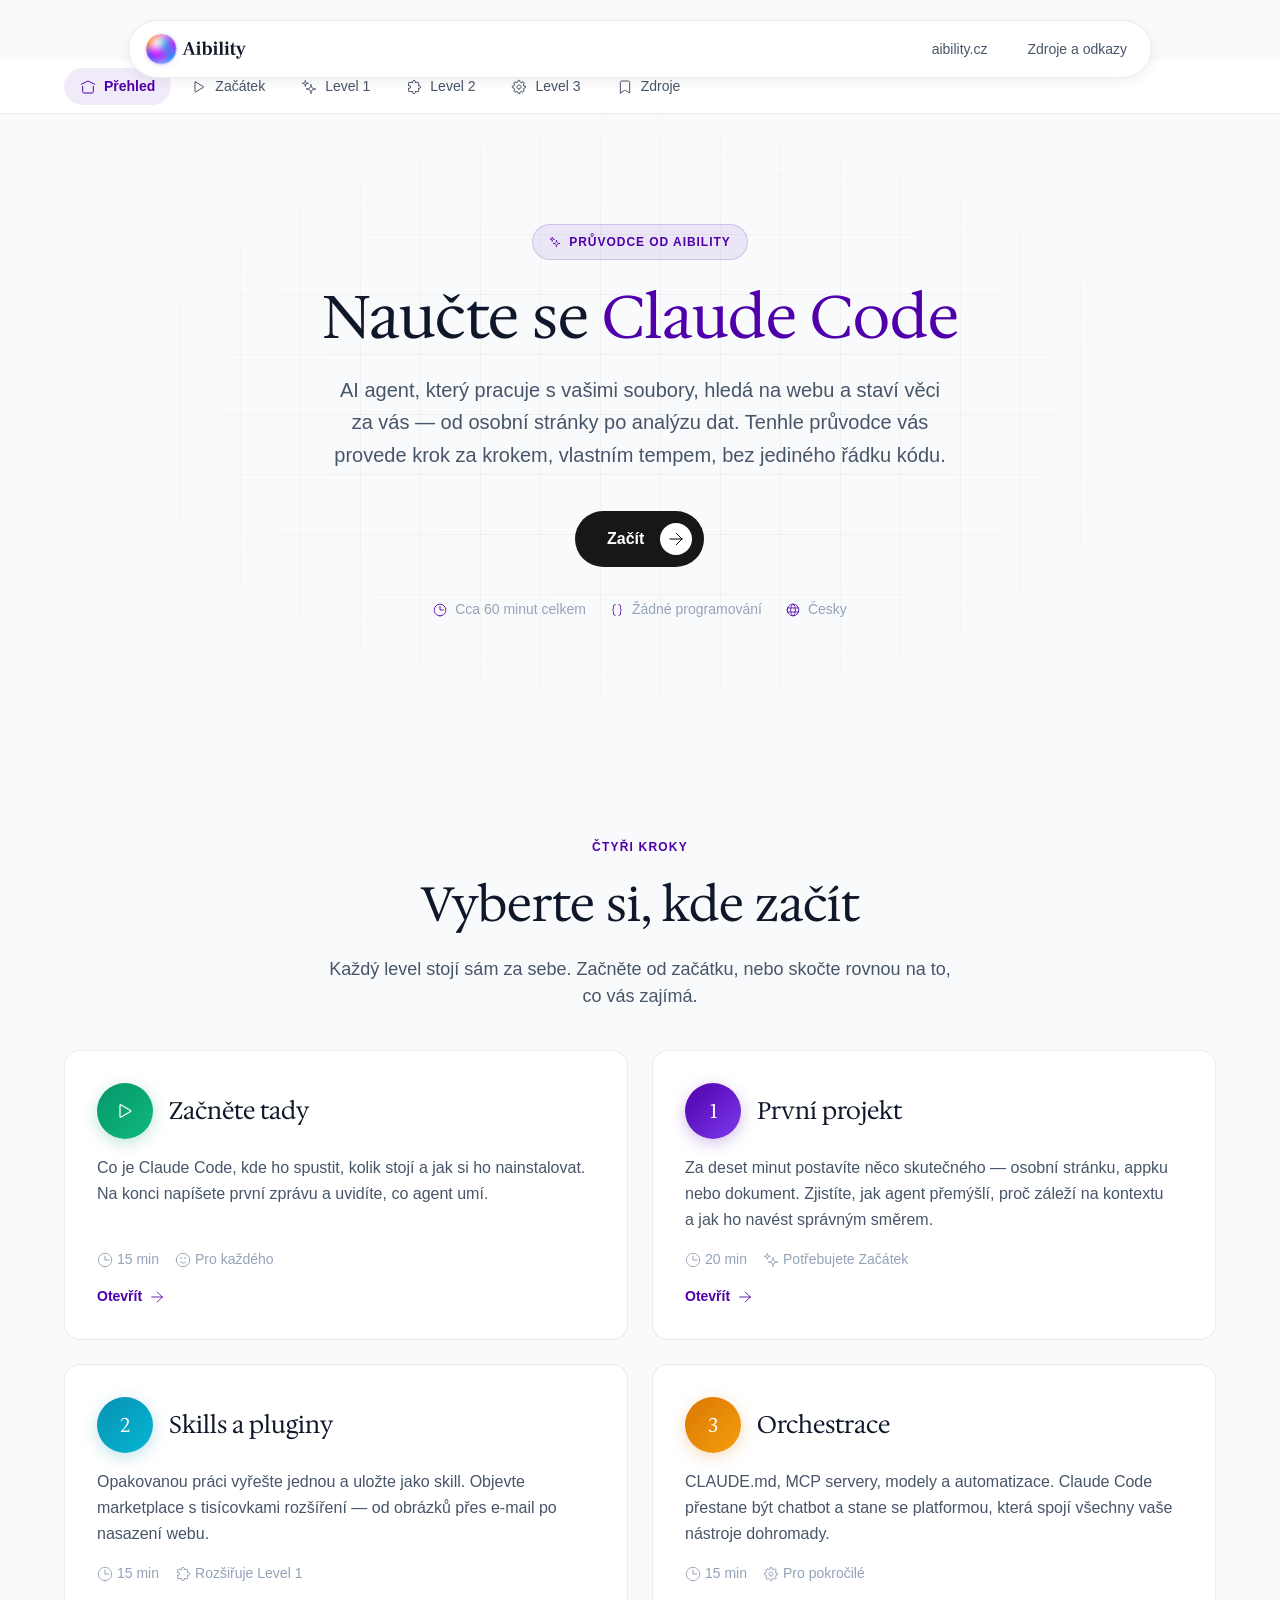
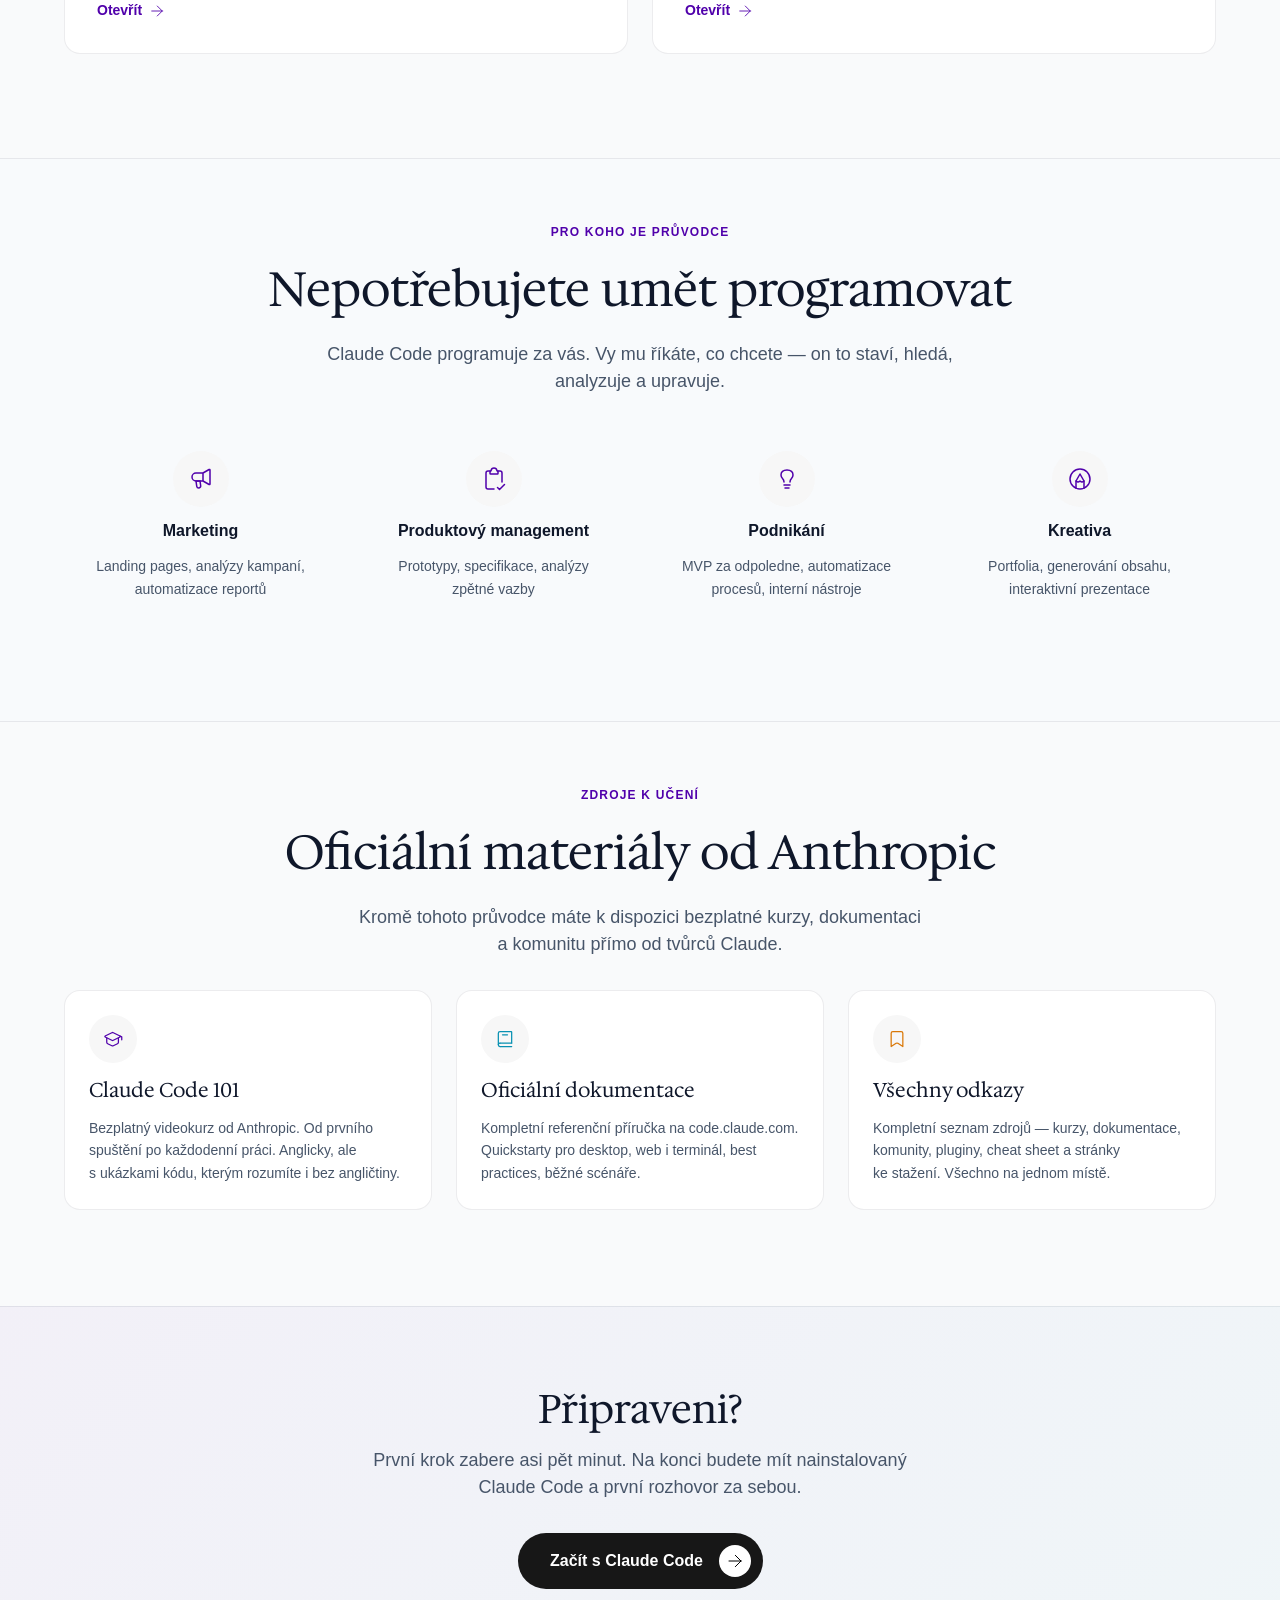
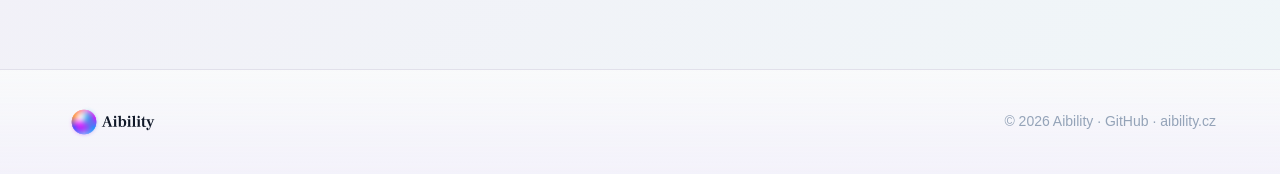
==== commit aa75b8a1: "fix(site): broken Level 2 icon, improve FAQ detail and doc links - Replace iconoir-plugin (doesn't e" ====
--- a/site/index.html
+++ b/site/index.html
@@ -463,7 +463,7 @@
                 <li><a href="./" class="site-nav__link is-active"><i class="iconoir-home"></i> Přehled</a></li>
                 <li><a href="zacatek/" class="site-nav__link"><i class="iconoir-play"></i> Začátek</a></li>
                 <li><a href="level-1/" class="site-nav__link"><i class="iconoir-sparks"></i> Level 1</a></li>
-                <li><a href="level-2/" class="site-nav__link"><i class="iconoir-plugin"></i> Level 2</a></li>
+                <li><a href="level-2/" class="site-nav__link"><i class="iconoir-puzzle"></i> Level 2</a></li>
                 <li><a href="level-3/" class="site-nav__link"><i class="iconoir-settings"></i> Level 3</a></li>
                 <li><a href="resources/" class="site-nav__link"><i class="iconoir-bookmark"></i> Zdroje</a></li>
             </ul>
@@ -560,7 +560,7 @@
                         </p>
                         <div class="level-card__meta">
                             <span class="level-card__meta-item"><i class="iconoir-clock"></i> 15 min</span>
-                            <span class="level-card__meta-item"><i class="iconoir-plugin"></i> Rozšiřuje Level 1</span>
+                            <span class="level-card__meta-item"><i class="iconoir-puzzle"></i> Rozšiřuje Level 1</span>
                         </div>
                         <span class="level-card__arrow">
                             Otevřít <i class="iconoir-arrow-right"></i>
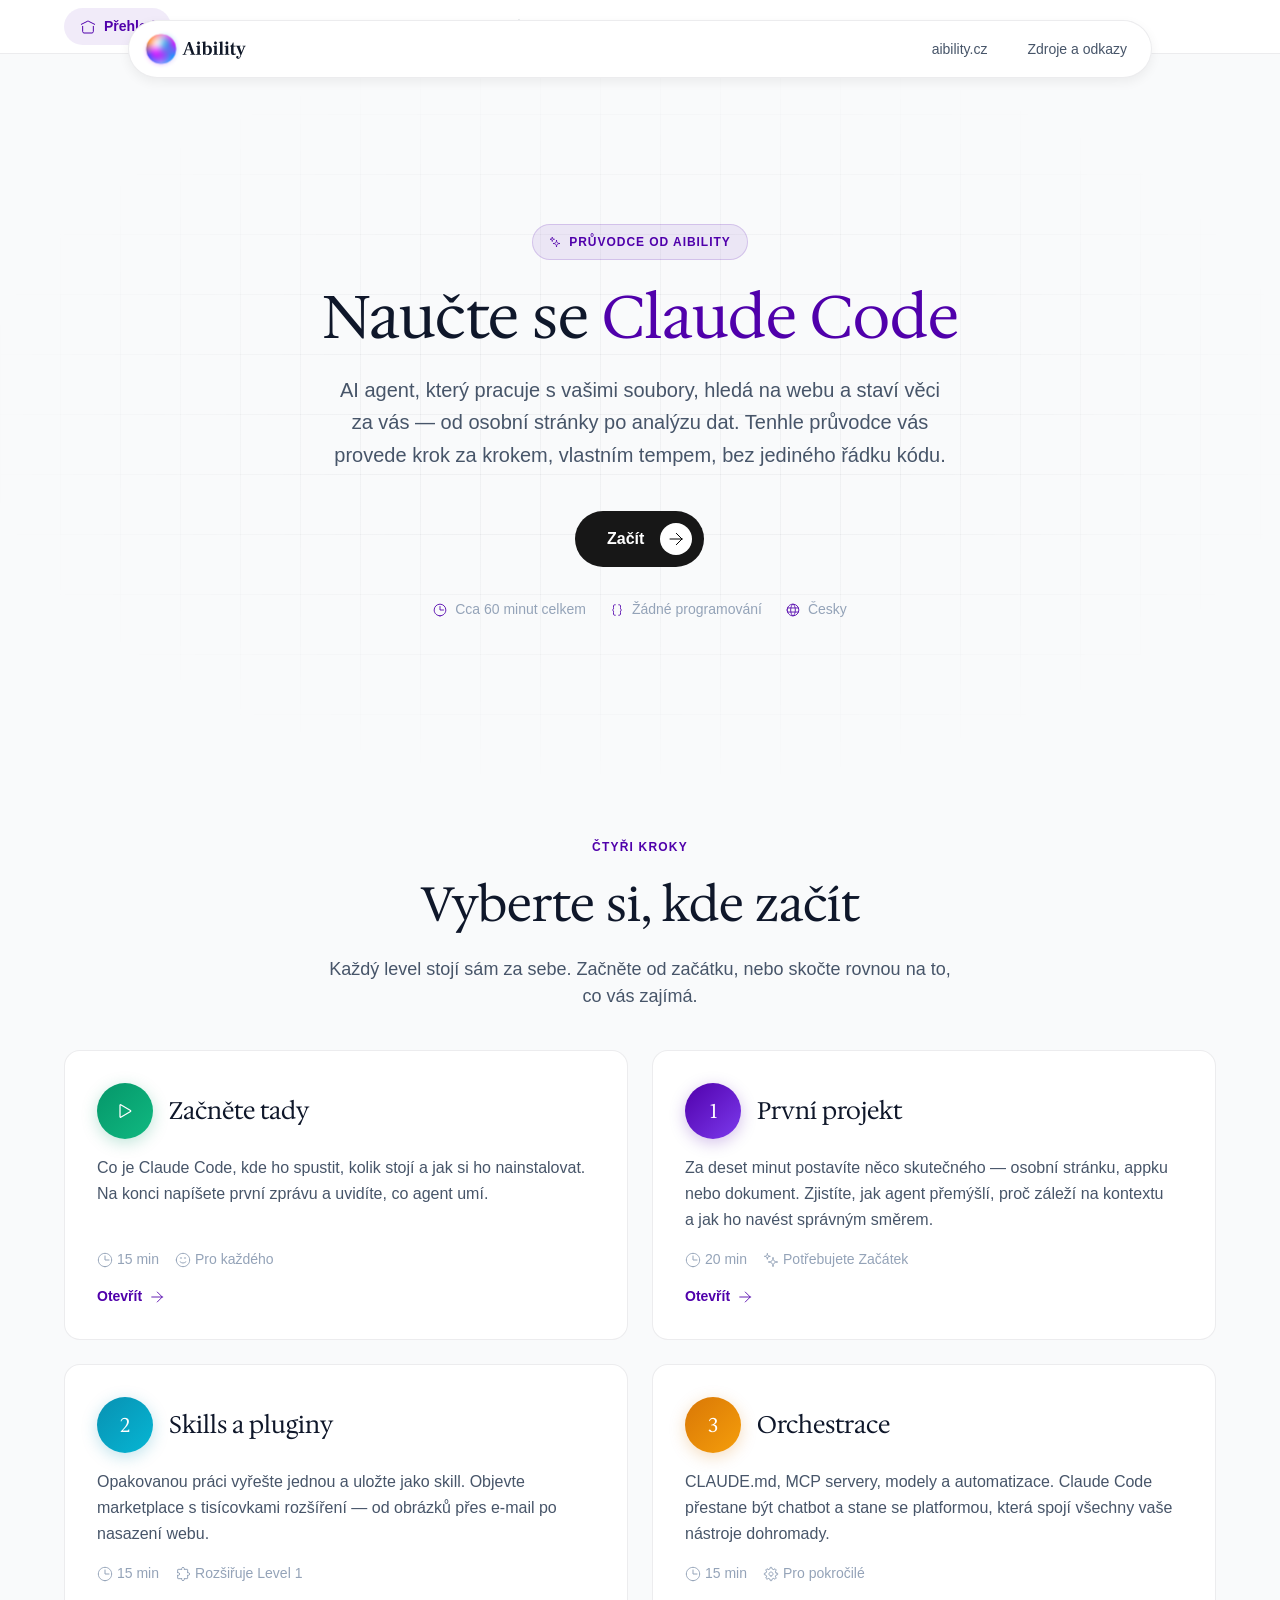
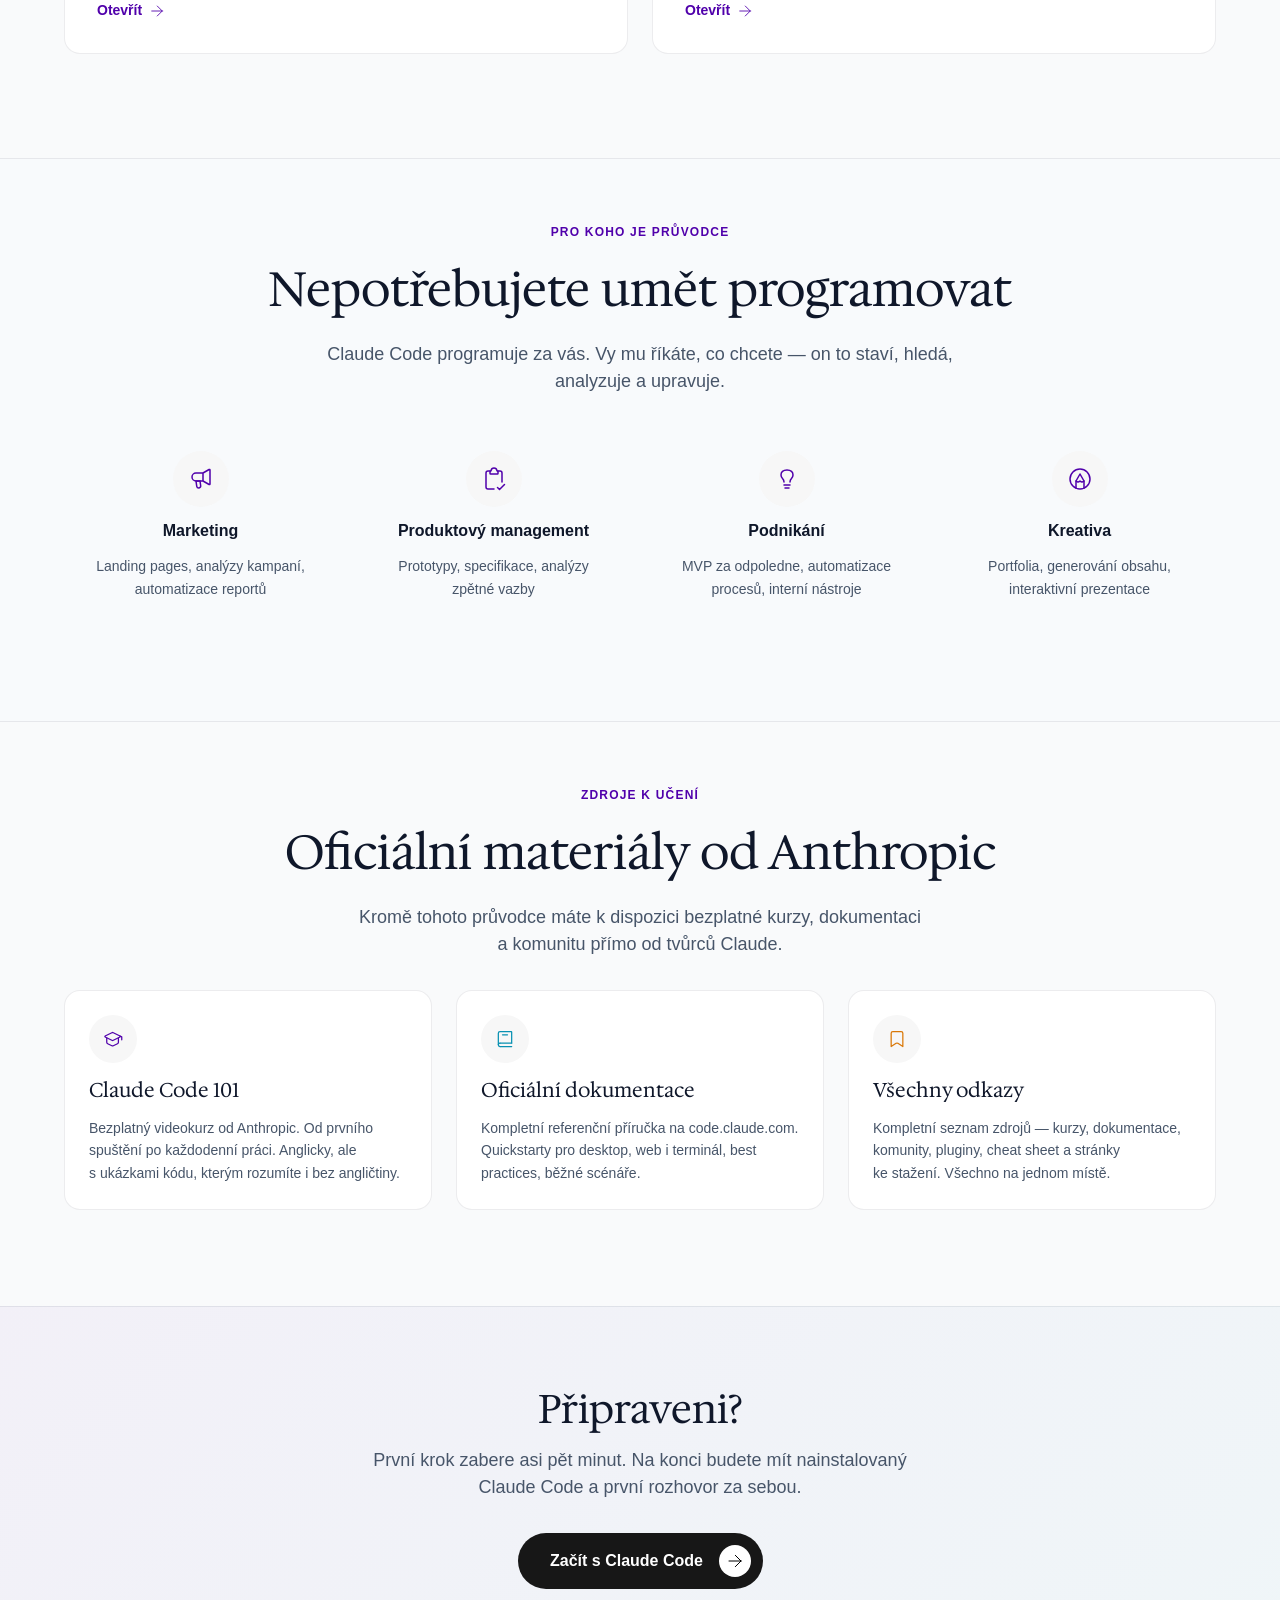
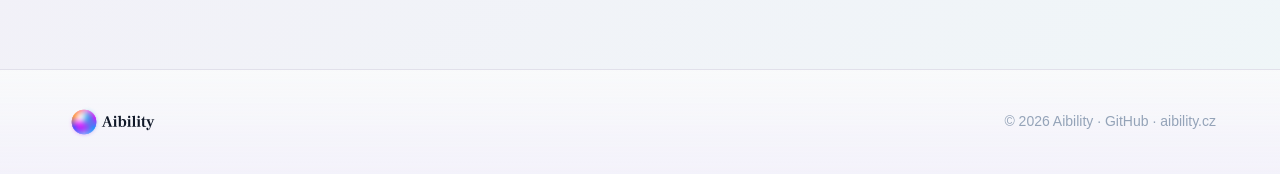
==== commit 4fa399ca: "fix(site): remove sticky positioning from site-nav The site-nav was sticky at top:60px but the heade" ====
--- a/site/index.html
+++ b/site/index.html
@@ -40,9 +40,6 @@
             background: var(--color-bg-card);
             border-bottom: 1px solid var(--color-border);
             padding: var(--space-2) 0;
-            position: sticky;
-            top: 60px;
-            z-index: 90;
         }
 
         .site-nav__list {
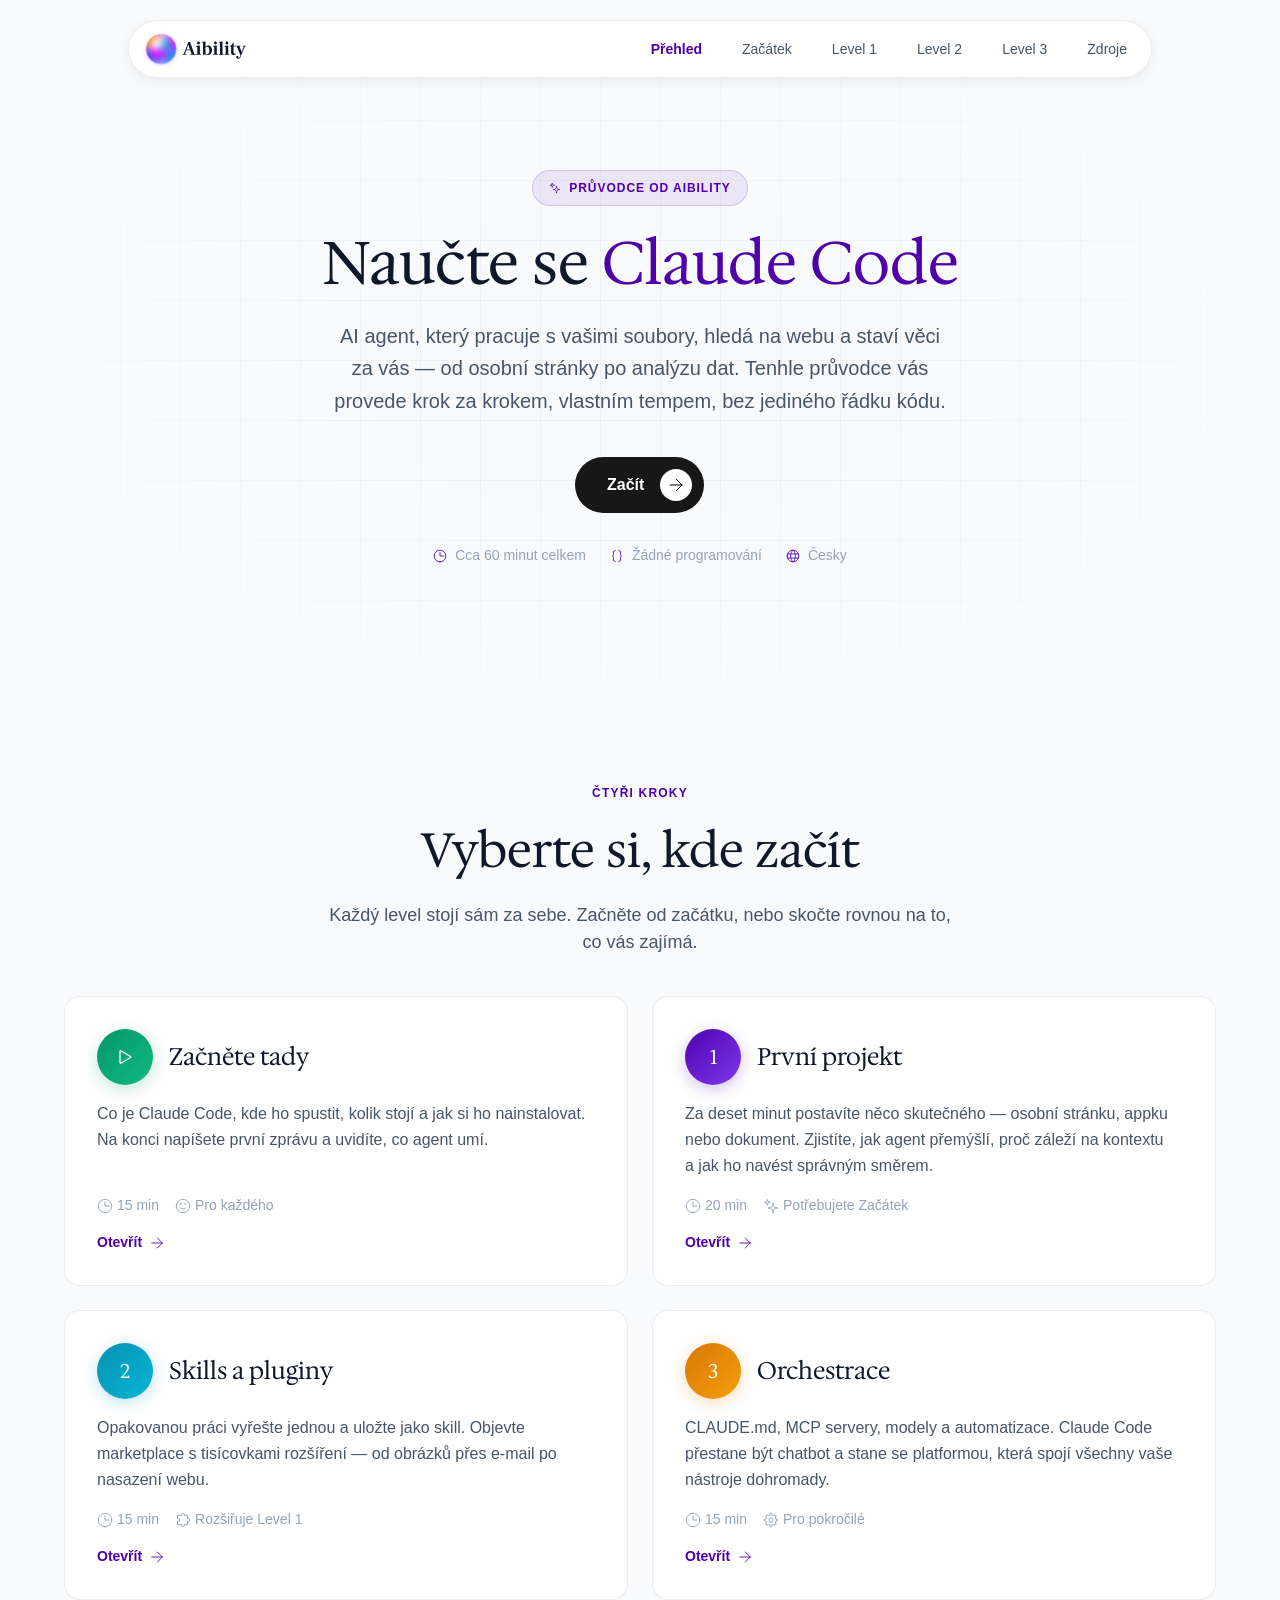
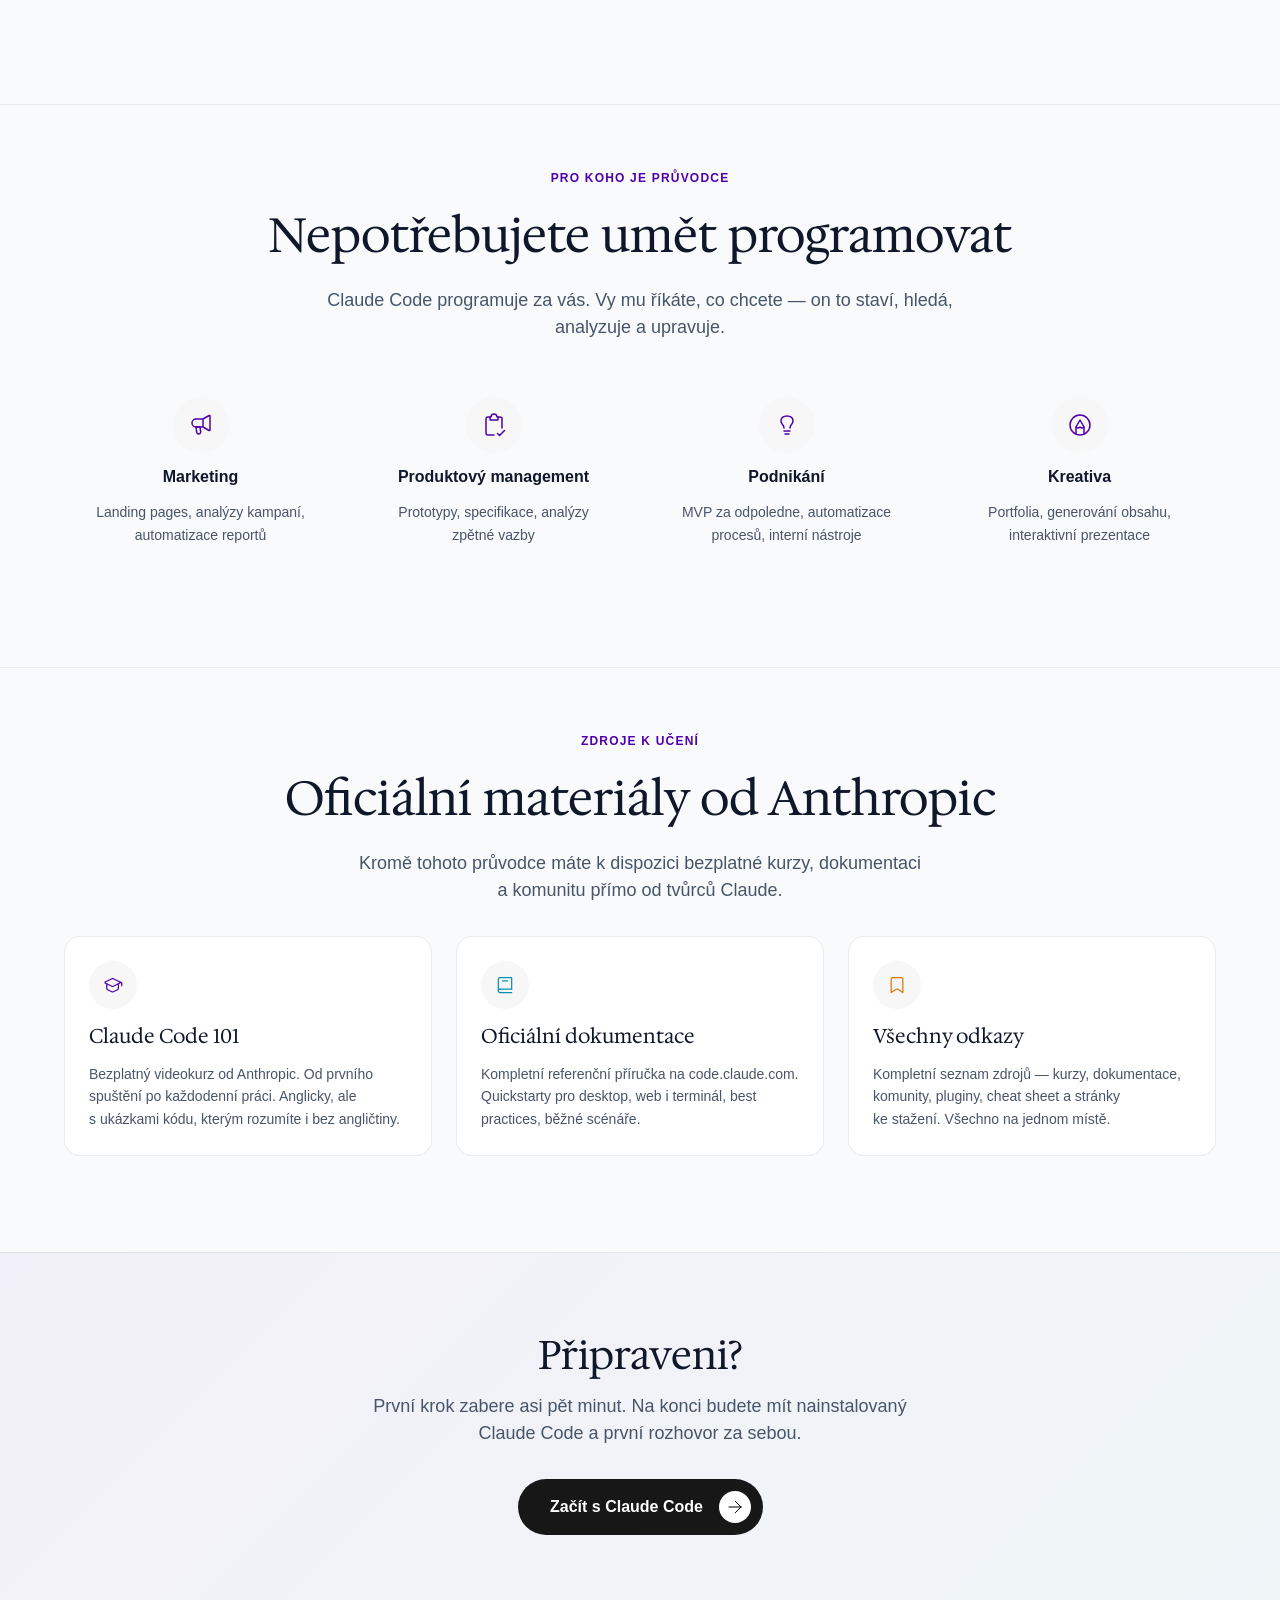
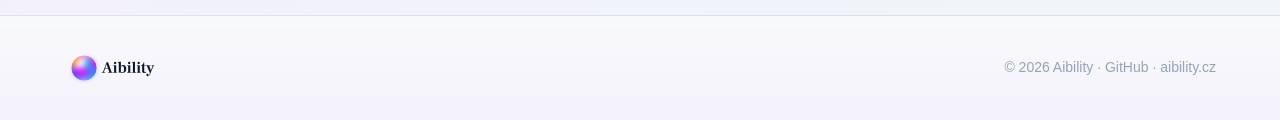
==== commit 199d5a29: "fix(site): merge double nav into single header bar Remove the separate site-nav bar entirely. Guide " ====
--- a/site/index.html
+++ b/site/index.html
@@ -34,52 +34,6 @@
         /* ==========================================================================
            Learning guide — shared page styles (landing + subpages)
            ========================================================================== */
-
-        /* Site navigation */
-        .site-nav {
-            background: var(--color-bg-card);
-            border-bottom: 1px solid var(--color-border);
-            padding: var(--space-2) 0;
-        }
-
-        .site-nav__list {
-            display: flex;
-            gap: var(--space-1);
-            list-style: none;
-            margin: 0;
-            padding: 0;
-            overflow-x: auto;
-            -webkit-overflow-scrolling: touch;
-        }
-
-        .site-nav__link {
-            display: inline-flex;
-            align-items: center;
-            gap: var(--space-2);
-            padding: var(--space-2) var(--space-4);
-            border-radius: var(--radius-full);
-            color: var(--color-text-secondary);
-            font-size: var(--text-sm);
-            font-weight: var(--font-medium);
-            white-space: nowrap;
-            transition: all var(--transition-fast);
-            text-decoration: none;
-        }
-
-        .site-nav__link:hover {
-            color: var(--color-text-primary);
-            background: var(--color-bg-secondary);
-        }
-
-        .site-nav__link.is-active {
-            color: var(--color-accent-primary);
-            background: rgba(80, 0, 171, 0.08);
-            font-weight: var(--font-semibold);
-        }
-
-        .site-nav__link i {
-            font-size: var(--text-base);
-        }
 
         /* Landing hero */
         .guide-hero {
@@ -447,25 +401,16 @@
             </div>
             <nav class="header__nav" aria-label="Hlavní navigace">
                 <ul class="header__nav-list">
-                    <li><a href="https://aibility.cz" class="header__nav-item" target="_blank" rel="noopener">aibility.cz</a></li>
-                    <li><a href="resources/" class="header__nav-item">Zdroje a&nbsp;odkazy</a></li>
+                    <li><a href="./" class="header__nav-item" style="color: var(--color-accent-primary); font-weight: var(--font-semibold);">Přehled</a></li>
+                    <li><a href="zacatek/" class="header__nav-item">Začátek</a></li>
+                    <li><a href="level-1/" class="header__nav-item">Level 1</a></li>
+                    <li><a href="level-2/" class="header__nav-item">Level 2</a></li>
+                    <li><a href="level-3/" class="header__nav-item">Level 3</a></li>
+                    <li><a href="resources/" class="header__nav-item">Zdroje</a></li>
                 </ul>
             </nav>
         </div>
     </header>
-
-    <nav class="site-nav" aria-label="Průvodce">
-        <div class="container">
-            <ul class="site-nav__list">
-                <li><a href="./" class="site-nav__link is-active"><i class="iconoir-home"></i> Přehled</a></li>
-                <li><a href="zacatek/" class="site-nav__link"><i class="iconoir-play"></i> Začátek</a></li>
-                <li><a href="level-1/" class="site-nav__link"><i class="iconoir-sparks"></i> Level 1</a></li>
-                <li><a href="level-2/" class="site-nav__link"><i class="iconoir-puzzle"></i> Level 2</a></li>
-                <li><a href="level-3/" class="site-nav__link"><i class="iconoir-settings"></i> Level 3</a></li>
-                <li><a href="resources/" class="site-nav__link"><i class="iconoir-bookmark"></i> Zdroje</a></li>
-            </ul>
-        </div>
-    </nav>
 
     <main id="main-content" tabindex="-1">
         <section class="guide-hero">
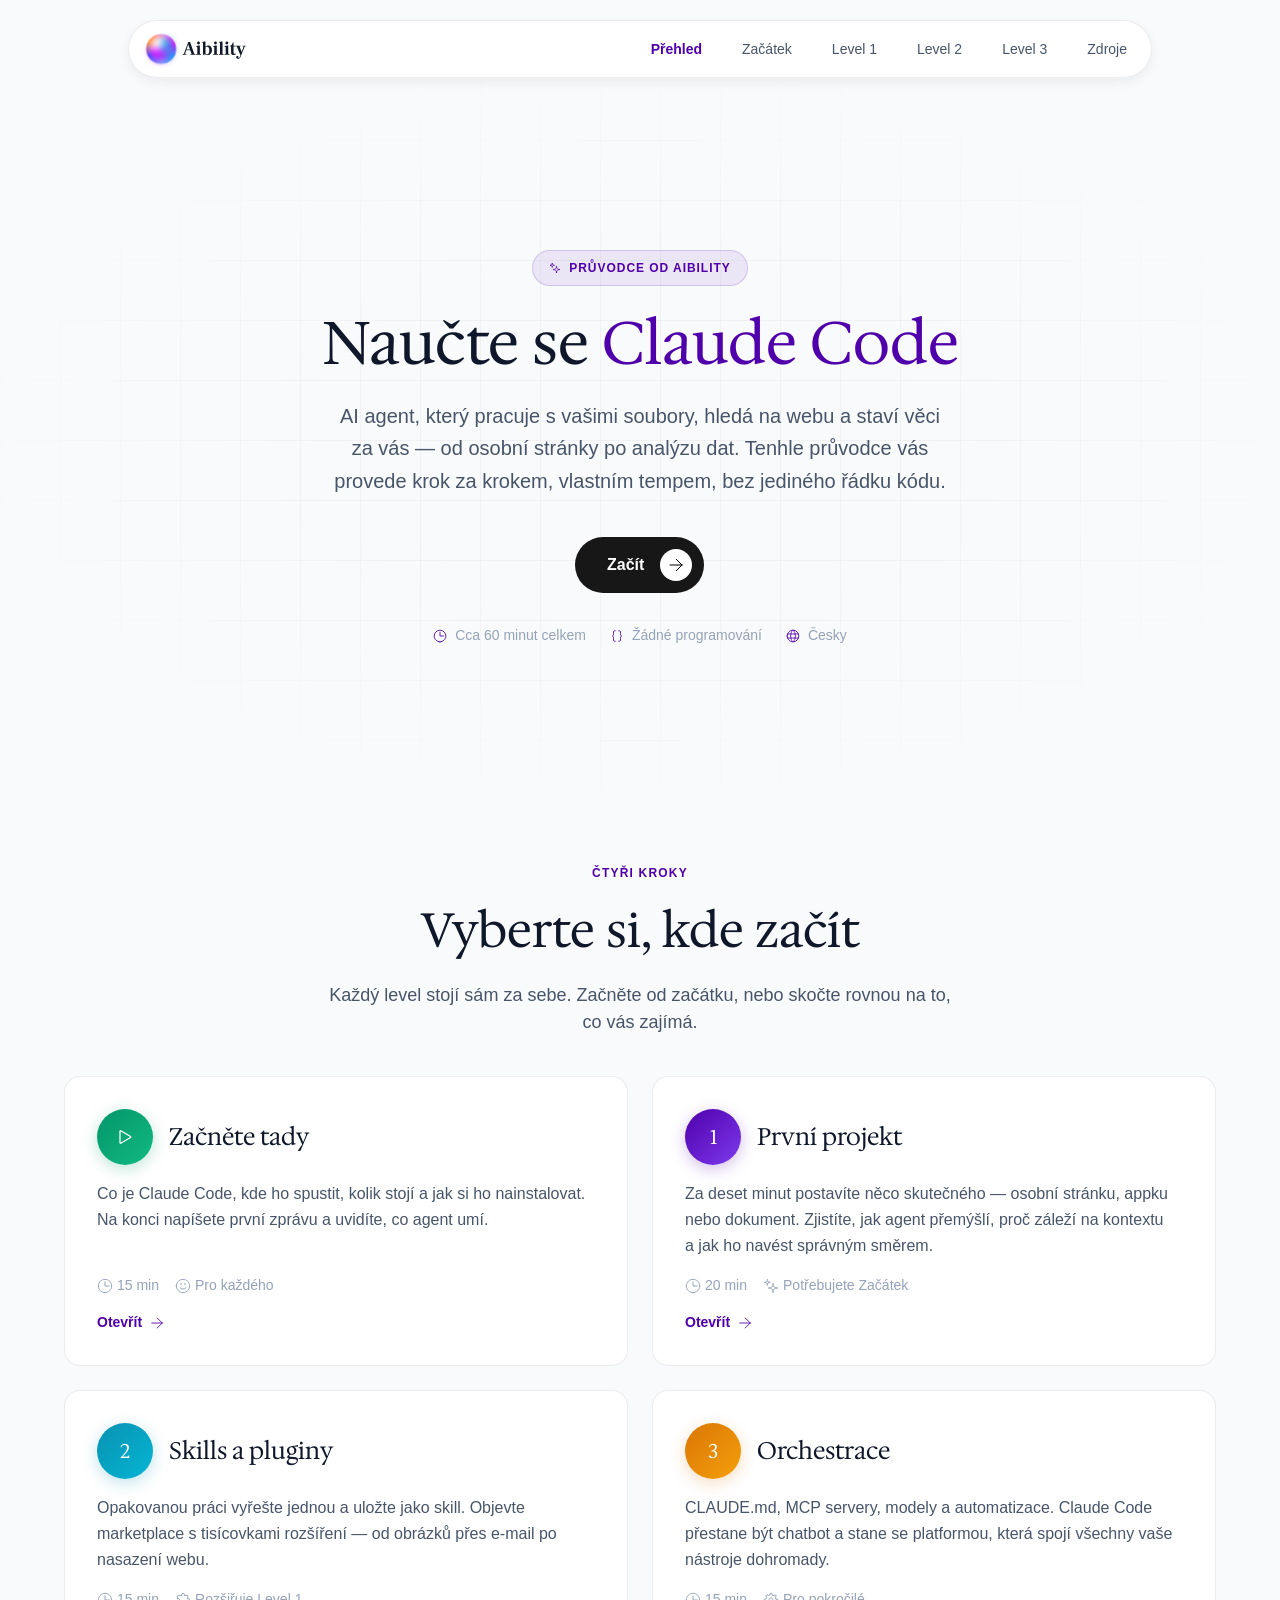
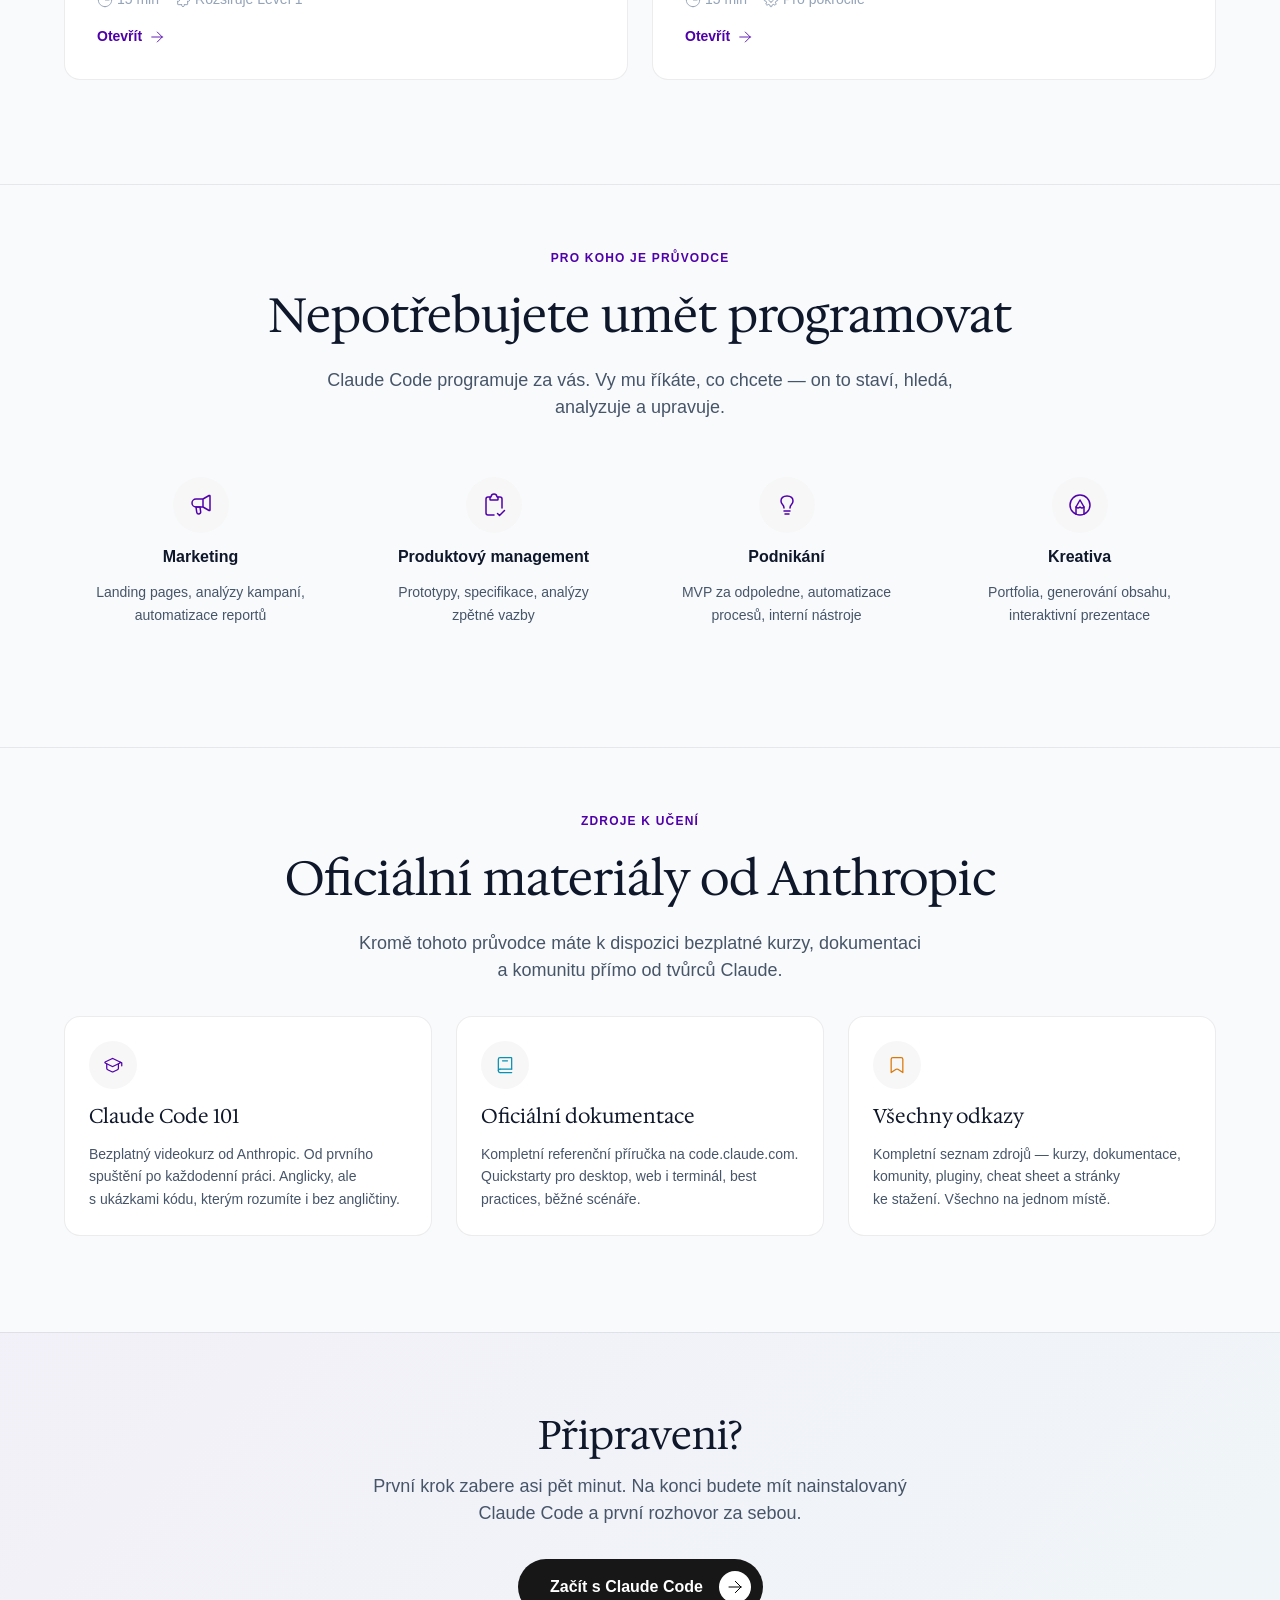
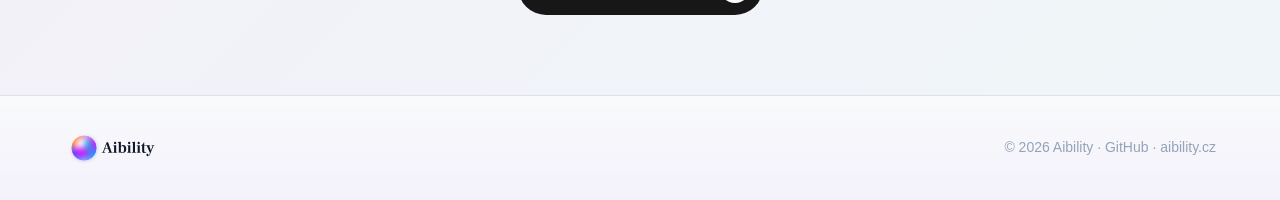
==== commit 9d8bdbdf: "fix(site): add body padding-top for fixed header offset The Aibility header is position:fixed — with" ====
--- a/site/index.html
+++ b/site/index.html
@@ -34,6 +34,9 @@
         /* ==========================================================================
            Learning guide — shared page styles (landing + subpages)
            ========================================================================== */
+
+        /* Header offset — fixed header needs body padding */
+        body { padding-top: 80px; }
 
         /* Landing hero */
         .guide-hero {
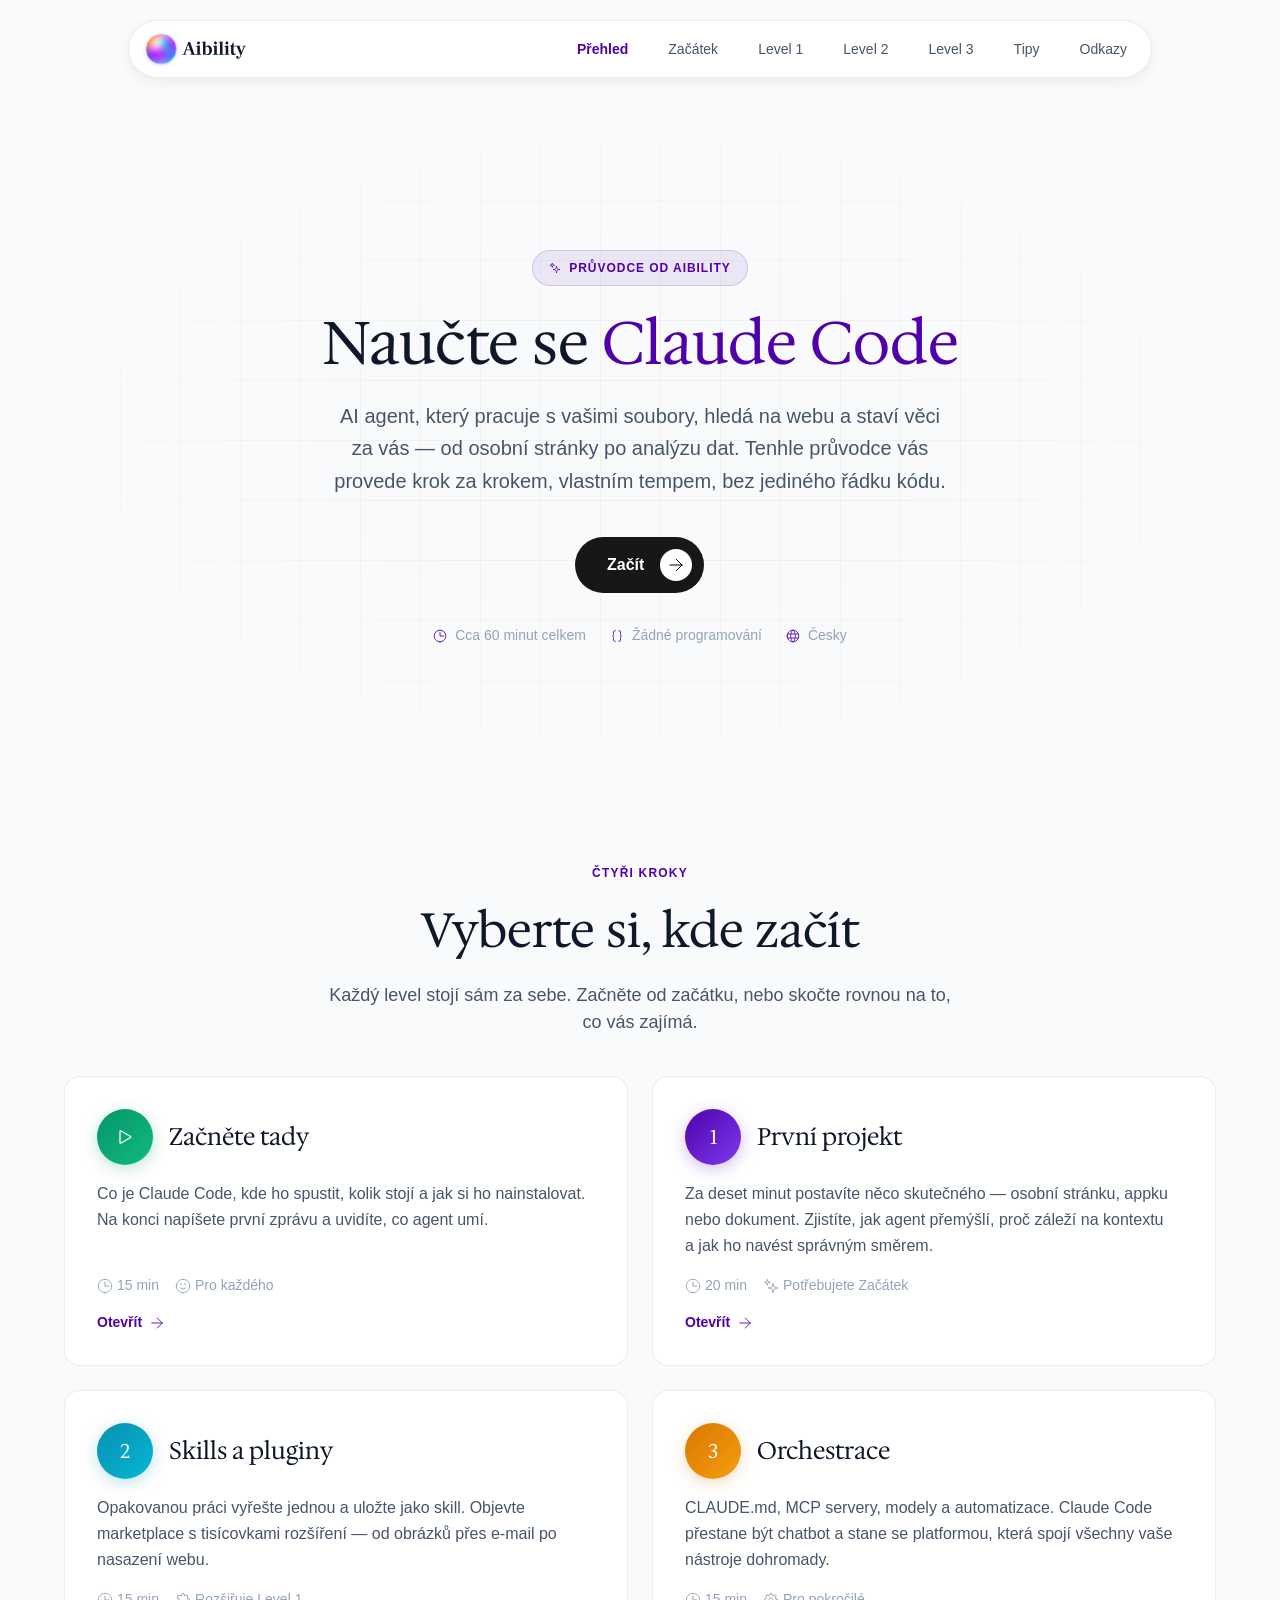
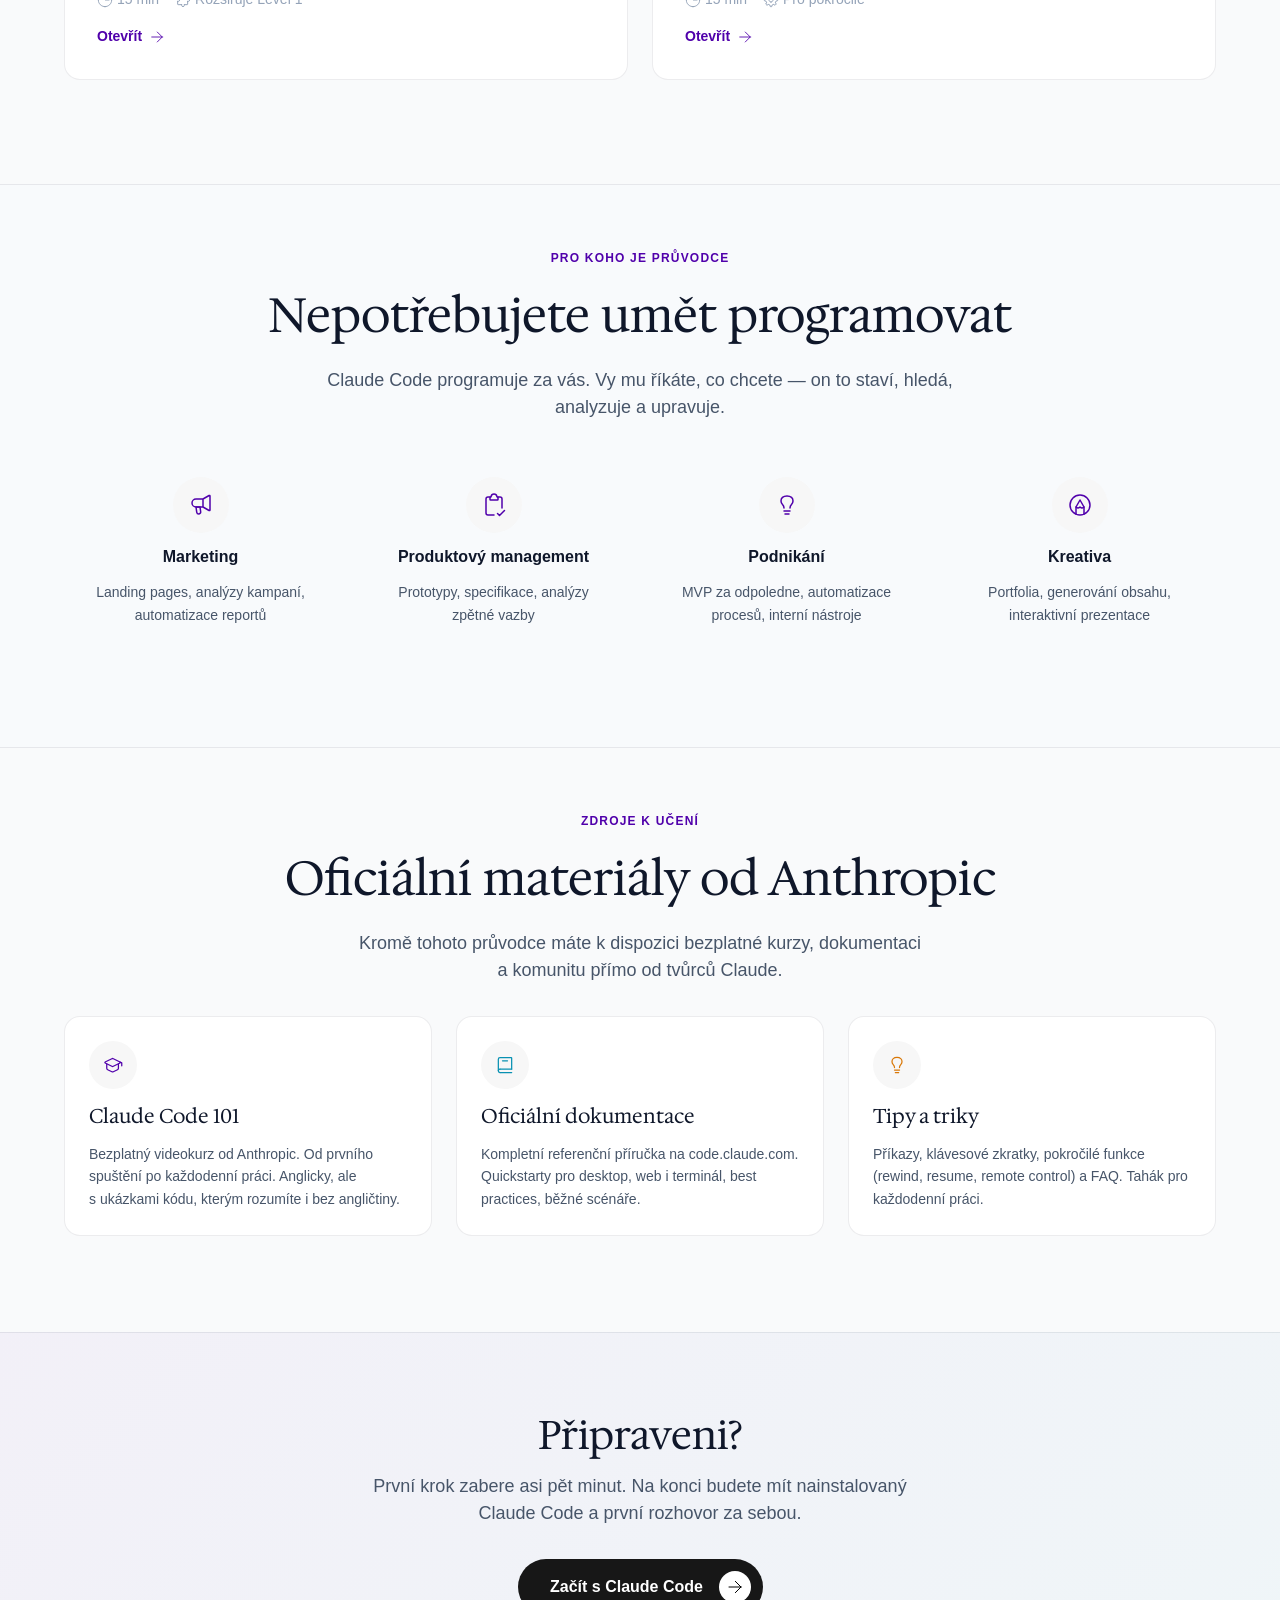
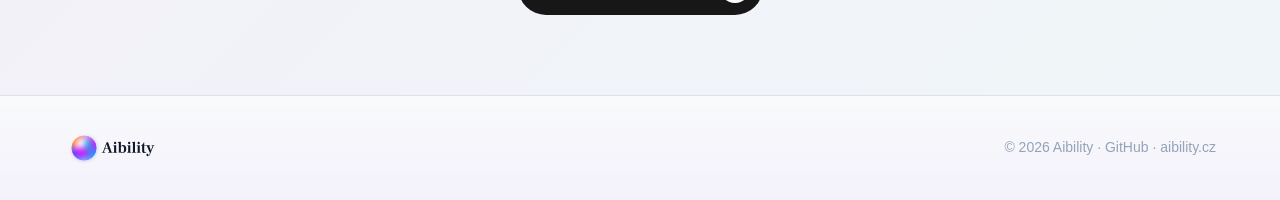
==== commit a19d1654: "feat(site): split Resources into Tipy (practical) and Odkazy (links) The old "Zdroje" page mixed pra" ====
--- a/site/index.html
+++ b/site/index.html
@@ -409,7 +409,8 @@
                     <li><a href="level-1/" class="header__nav-item">Level 1</a></li>
                     <li><a href="level-2/" class="header__nav-item">Level 2</a></li>
                     <li><a href="level-3/" class="header__nav-item">Level 3</a></li>
-                    <li><a href="resources/" class="header__nav-item">Zdroje</a></li>
+                    <li><a href="tipy/" class="header__nav-item">Tipy</a></li>
+                    <li><a href="odkazy/" class="header__nav-item">Odkazy</a></li>
                 </ul>
             </nav>
         </div>
@@ -588,10 +589,10 @@
                         <p class="resource-card__desc">Kompletní referenční příručka na&nbsp;code.claude.com. Quickstarty pro desktop, web i&nbsp;terminál, best practices, běžné scénáře.</p>
                     </a>
 
-                    <a href="resources/" class="resource-card">
-                        <div class="resource-card__icon resource-card__icon--amber"><i class="iconoir-bookmark"></i></div>
-                        <h3 class="resource-card__title">Všechny odkazy</h3>
-                        <p class="resource-card__desc">Kompletní seznam zdrojů&nbsp;— kurzy, dokumentace, komunity, pluginy, cheat sheet a&nbsp;stránky ke&nbsp;stažení. Všechno na&nbsp;jednom místě.</p>
+                    <a href="tipy/" class="resource-card">
+                        <div class="resource-card__icon resource-card__icon--amber"><i class="iconoir-light-bulb"></i></div>
+                        <h3 class="resource-card__title">Tipy a&nbsp;triky</h3>
+                        <p class="resource-card__desc">Příkazy, klávesové zkratky, pokročilé funkce (rewind, resume, remote control) a&nbsp;FAQ. Tahák pro každodenní práci.</p>
                     </a>
                 </div>
             </div>
--- a/site/assets/css/styles.css
+++ b/site/assets/css/styles.css
@@ -2222,6 +2222,30 @@
     color: var(--color-text-secondary);
     line-height: var(--leading-relaxed);
     padding-left: var(--space-1);
+}
+
+.accordion__content code {
+    background: var(--code-bg);
+    padding: 2px 6px;
+    border-radius: 4px;
+    font-size: var(--text-sm);
+}
+
+.accordion__links {
+    font-size: var(--text-sm) !important;
+    color: var(--color-text-tertiary) !important;
+    margin-top: var(--space-3);
+}
+
+.accordion__links a {
+    color: var(--color-accent-primary);
+    text-decoration: underline;
+    text-decoration-thickness: 1px;
+    text-underline-offset: 2px;
+}
+
+.accordion__links a:hover {
+    opacity: 0.7;
 }
 
 /* ==========================================================================
--- a/site/assets/css/styles.css
+++ b/site/assets/css/styles.css
@@ -2222,6 +2222,30 @@
     color: var(--color-text-secondary);
     line-height: var(--leading-relaxed);
     padding-left: var(--space-1);
+}
+
+.accordion__content code {
+    background: var(--code-bg);
+    padding: 2px 6px;
+    border-radius: 4px;
+    font-size: var(--text-sm);
+}
+
+.accordion__links {
+    font-size: var(--text-sm) !important;
+    color: var(--color-text-tertiary) !important;
+    margin-top: var(--space-3);
+}
+
+.accordion__links a {
+    color: var(--color-accent-primary);
+    text-decoration: underline;
+    text-decoration-thickness: 1px;
+    text-underline-offset: 2px;
+}
+
+.accordion__links a:hover {
+    opacity: 0.7;
 }
 
 /* ==========================================================================
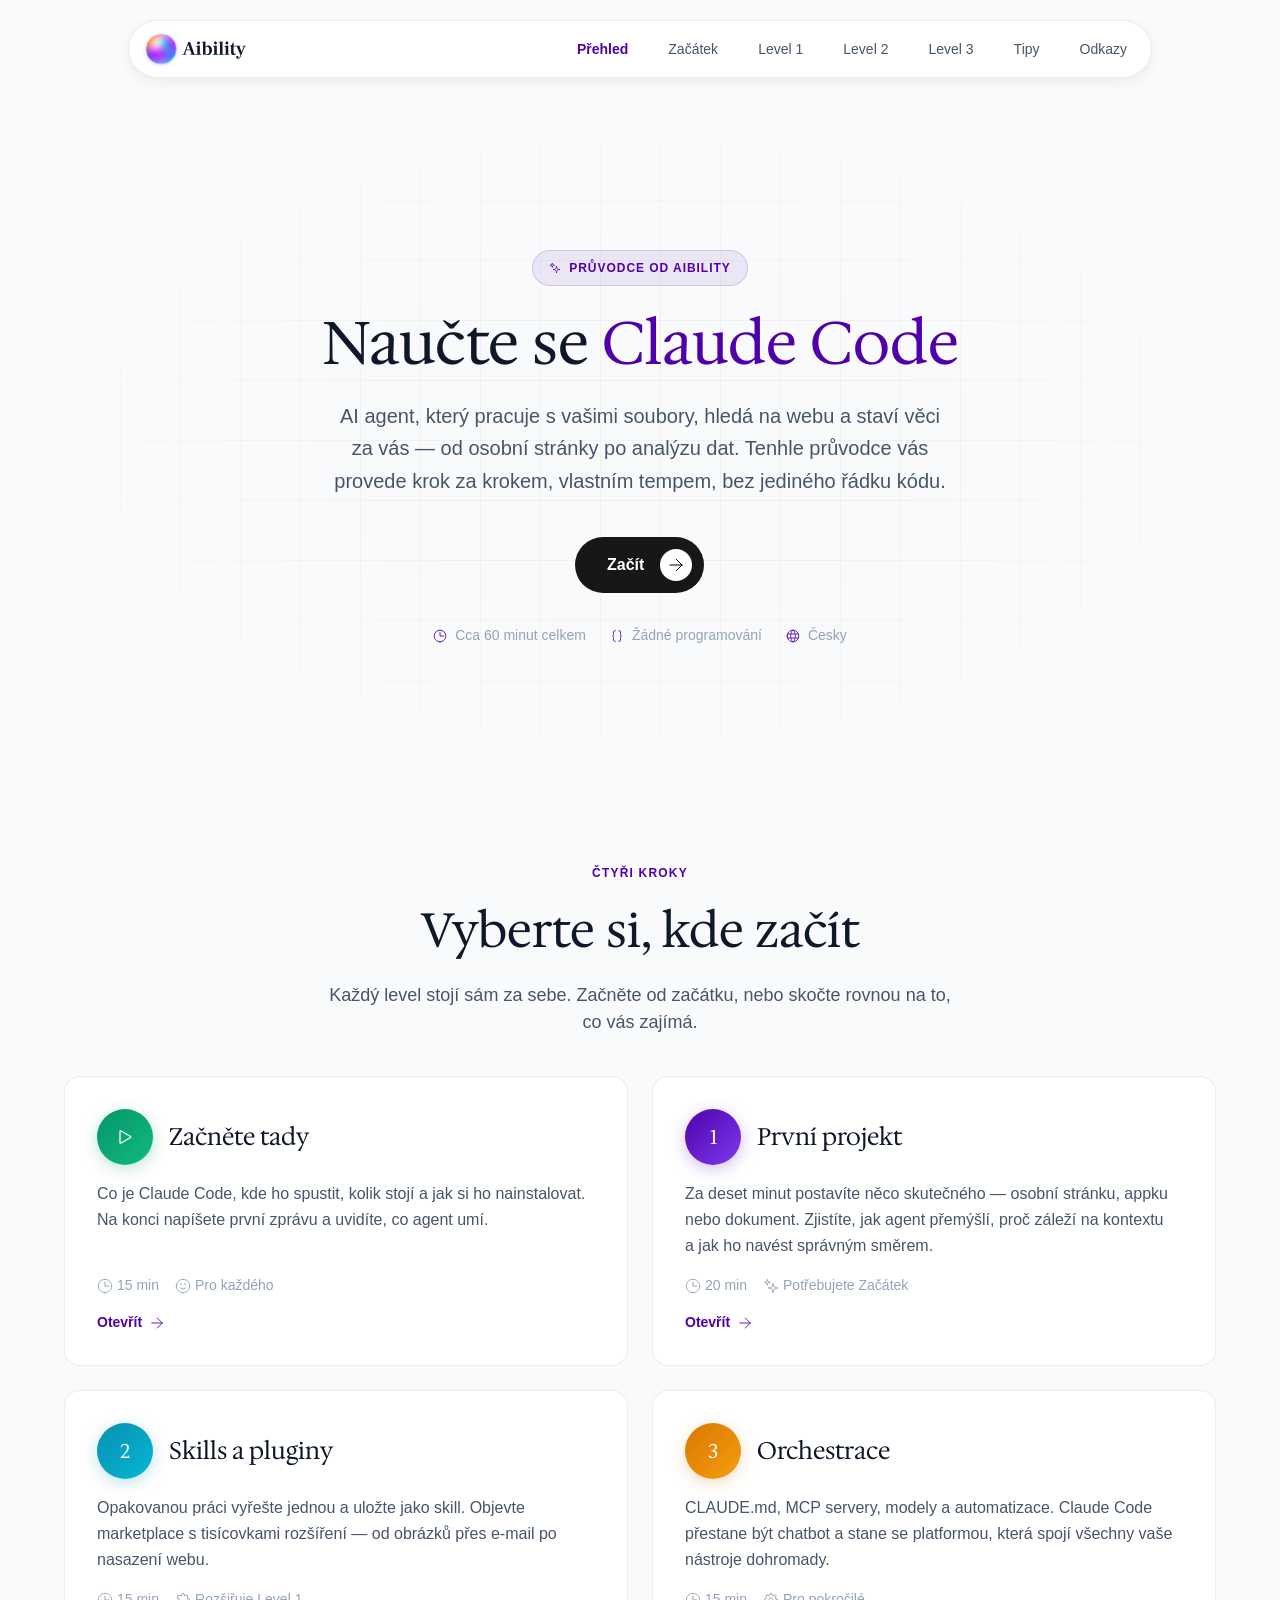
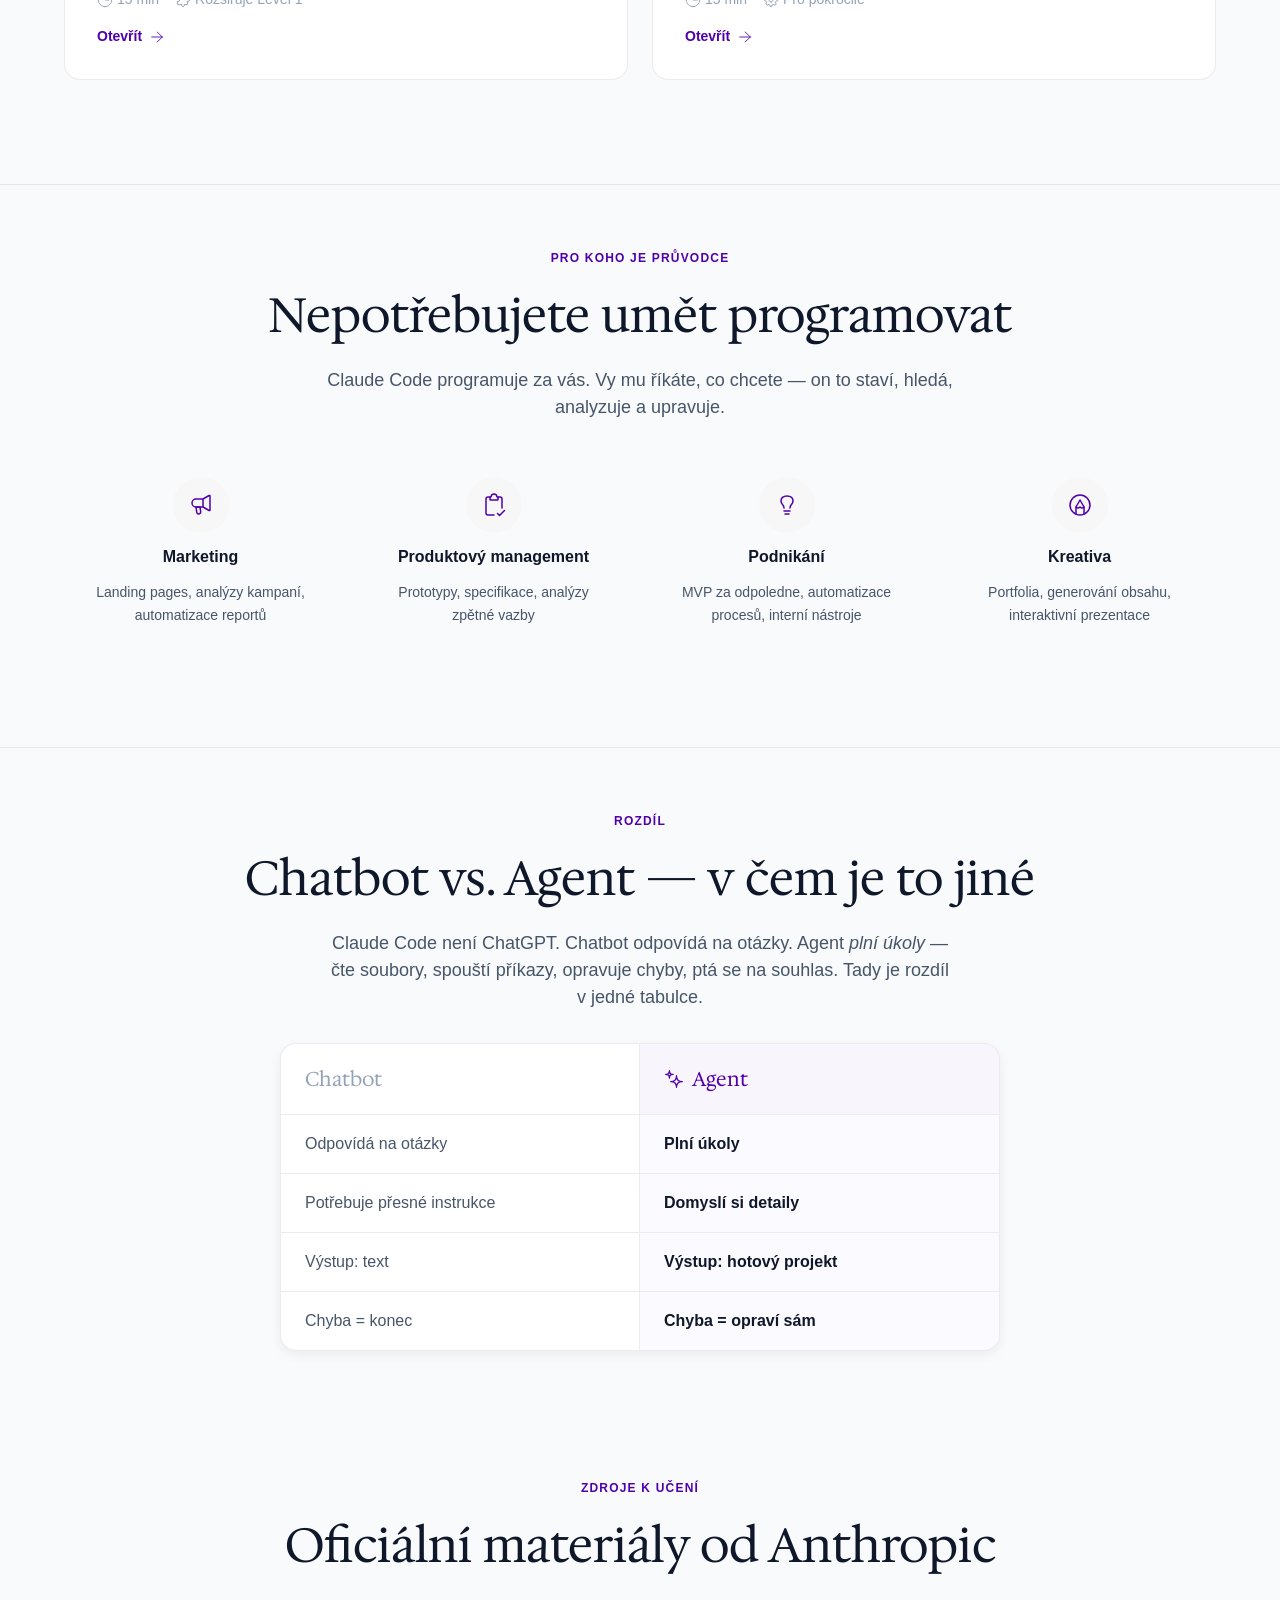
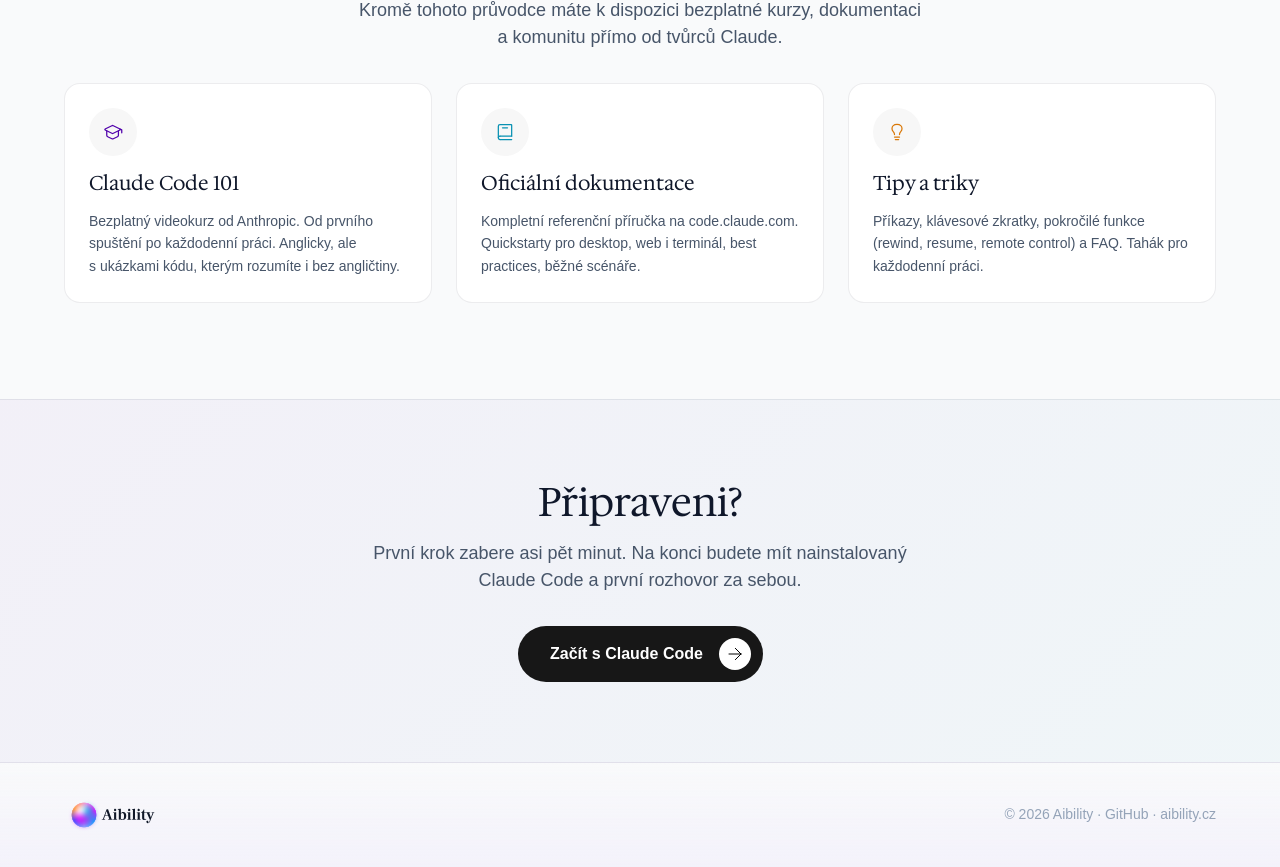
==== commit 99a672a2: "feat(site): port workshop-visuals gems into public pages Bring the richest visualizations from works" ====
--- a/site/index.html
+++ b/site/index.html
@@ -389,6 +389,65 @@
             max-width: 560px;
             margin-left: auto;
             margin-right: auto;
+        }
+
+        /* Chatbot vs Agent comparison */
+        .compare-card {
+            background: var(--color-bg-card);
+            border: 1px solid var(--color-border);
+            border-radius: var(--radius-xl);
+            overflow: hidden;
+            margin: var(--space-8) auto 0;
+            max-width: 720px;
+            box-shadow: var(--shadow-md);
+        }
+        .compare-head {
+            display: grid;
+            grid-template-columns: 1fr 1fr;
+        }
+        .compare-head > div {
+            padding: var(--space-5) var(--space-6);
+            font-family: var(--font-family-headings);
+            font-size: var(--text-xl);
+            color: var(--color-text-primary);
+        }
+        .compare-head > div:first-child {
+            border-right: 1px solid var(--color-border);
+            color: var(--color-text-tertiary);
+        }
+        .compare-head > div:last-child {
+            background: rgba(80, 0, 171, 0.04);
+            color: var(--color-accent-primary);
+            display: flex;
+            align-items: center;
+            gap: var(--space-2);
+        }
+        .compare-row {
+            display: grid;
+            grid-template-columns: 1fr 1fr;
+            border-top: 1px solid var(--color-border);
+            font-size: var(--text-base);
+        }
+        .compare-row > div {
+            padding: var(--space-4) var(--space-6);
+            color: var(--color-text-secondary);
+            line-height: var(--leading-relaxed);
+        }
+        .compare-row > div:first-child {
+            border-right: 1px solid var(--color-border);
+        }
+        .compare-row > div:last-child {
+            background: rgba(80, 0, 171, 0.02);
+            color: var(--color-text-primary);
+            font-weight: var(--font-semibold);
+        }
+        @media (max-width: 560px) {
+            .compare-head, .compare-row { grid-template-columns: 1fr; }
+            .compare-head > div:first-child,
+            .compare-row > div:first-child {
+                border-right: none;
+                border-bottom: 1px solid var(--color-border);
+            }
         }
     </style>
 </head>
@@ -567,6 +626,40 @@
             </div>
         </section>
 
+        <!-- Chatbot vs Agent -->
+        <section class="section">
+            <div class="container">
+                <span class="section__eyebrow">Rozdíl</span>
+                <h2 class="section__title">Chatbot vs. Agent&nbsp;— v&nbsp;čem je to jiné</h2>
+                <p class="section__description">
+                    Claude&nbsp;Code není ChatGPT. Chatbot odpovídá na&nbsp;otázky. Agent <em>plní úkoly</em>&nbsp;— čte soubory, spouští příkazy, opravuje chyby, ptá se na&nbsp;souhlas. Tady je rozdíl v&nbsp;jedné tabulce.
+                </p>
+
+                <div class="compare-card">
+                    <div class="compare-head">
+                        <div>Chatbot</div>
+                        <div><i class="iconoir-sparks" aria-hidden="true"></i> Agent</div>
+                    </div>
+                    <div class="compare-row">
+                        <div>Odpovídá na&nbsp;otázky</div>
+                        <div>Plní úkoly</div>
+                    </div>
+                    <div class="compare-row">
+                        <div>Potřebuje přesné instrukce</div>
+                        <div>Domyslí si detaily</div>
+                    </div>
+                    <div class="compare-row">
+                        <div>Výstup: text</div>
+                        <div>Výstup: hotový projekt</div>
+                    </div>
+                    <div class="compare-row">
+                        <div>Chyba = konec</div>
+                        <div>Chyba = opraví sám</div>
+                    </div>
+                </div>
+            </div>
+        </section>
+
         <!-- Resources preview -->
         <section class="section">
             <div class="container">
